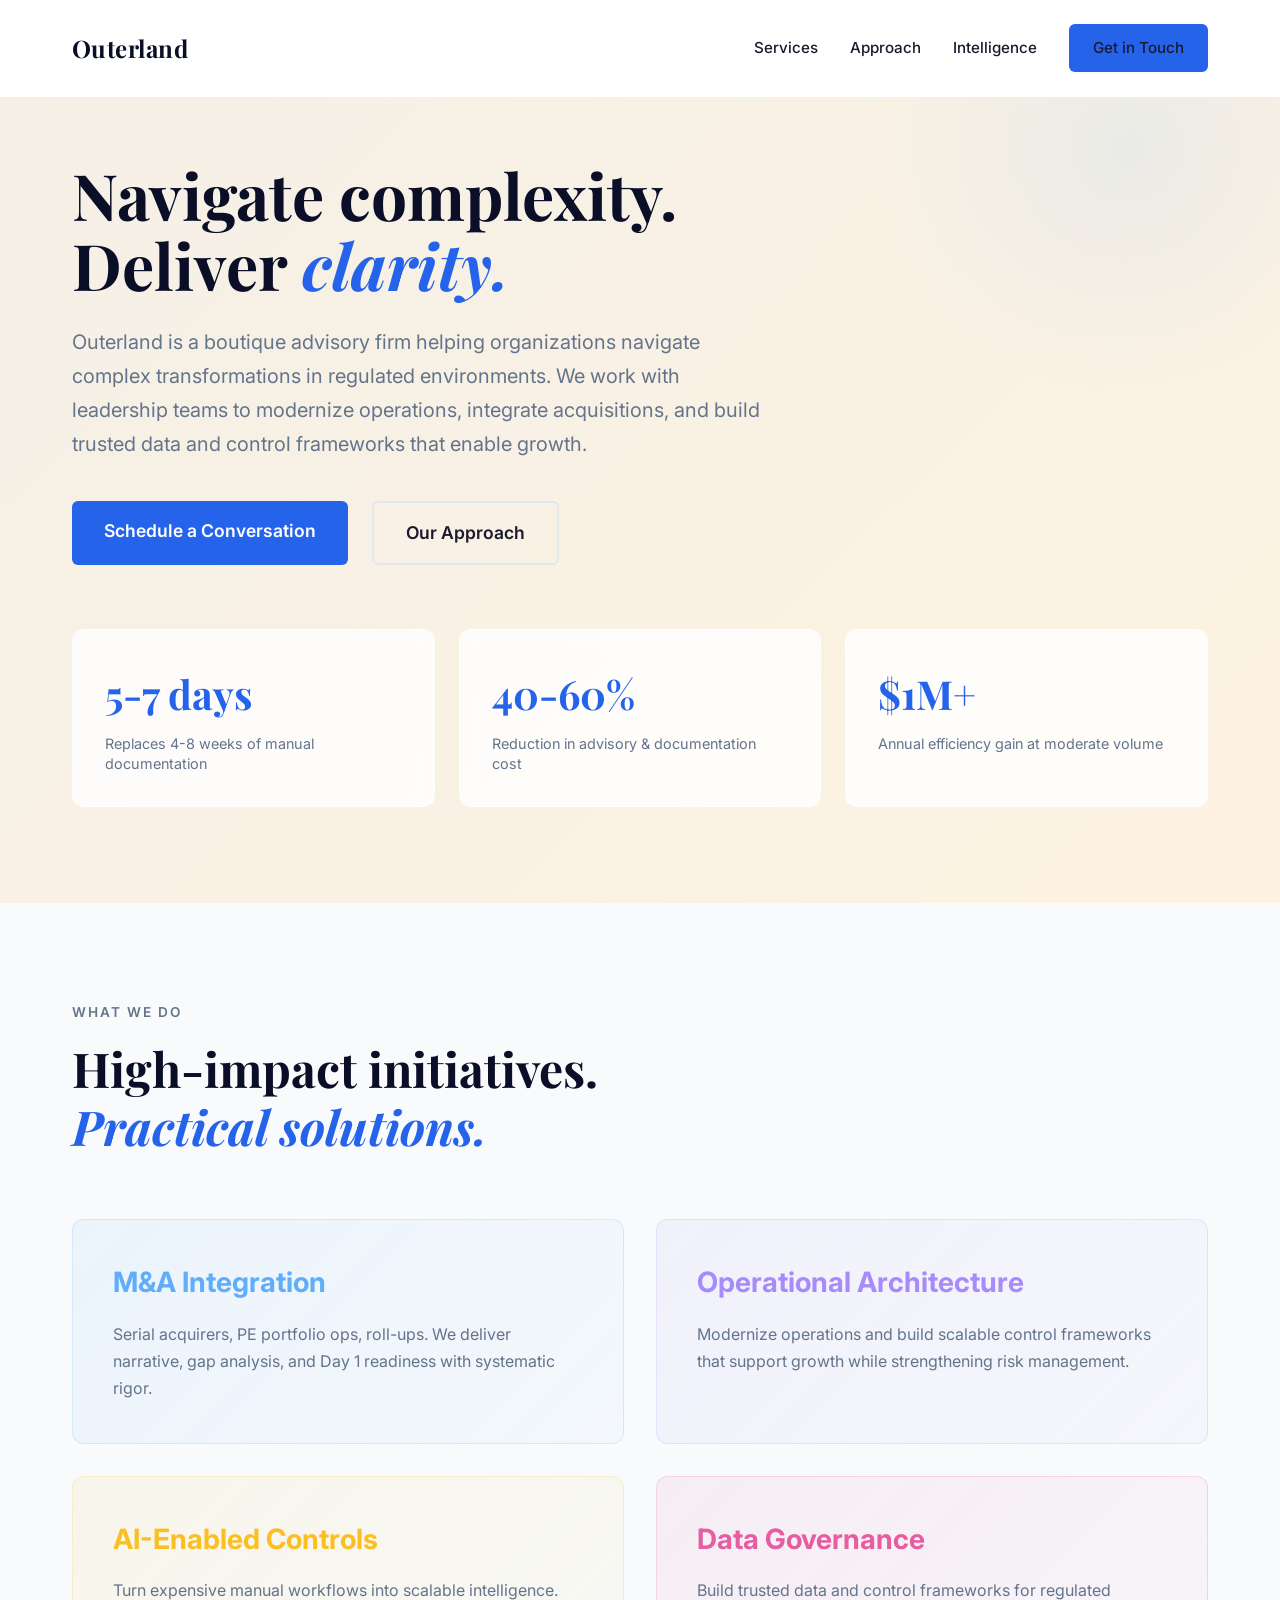
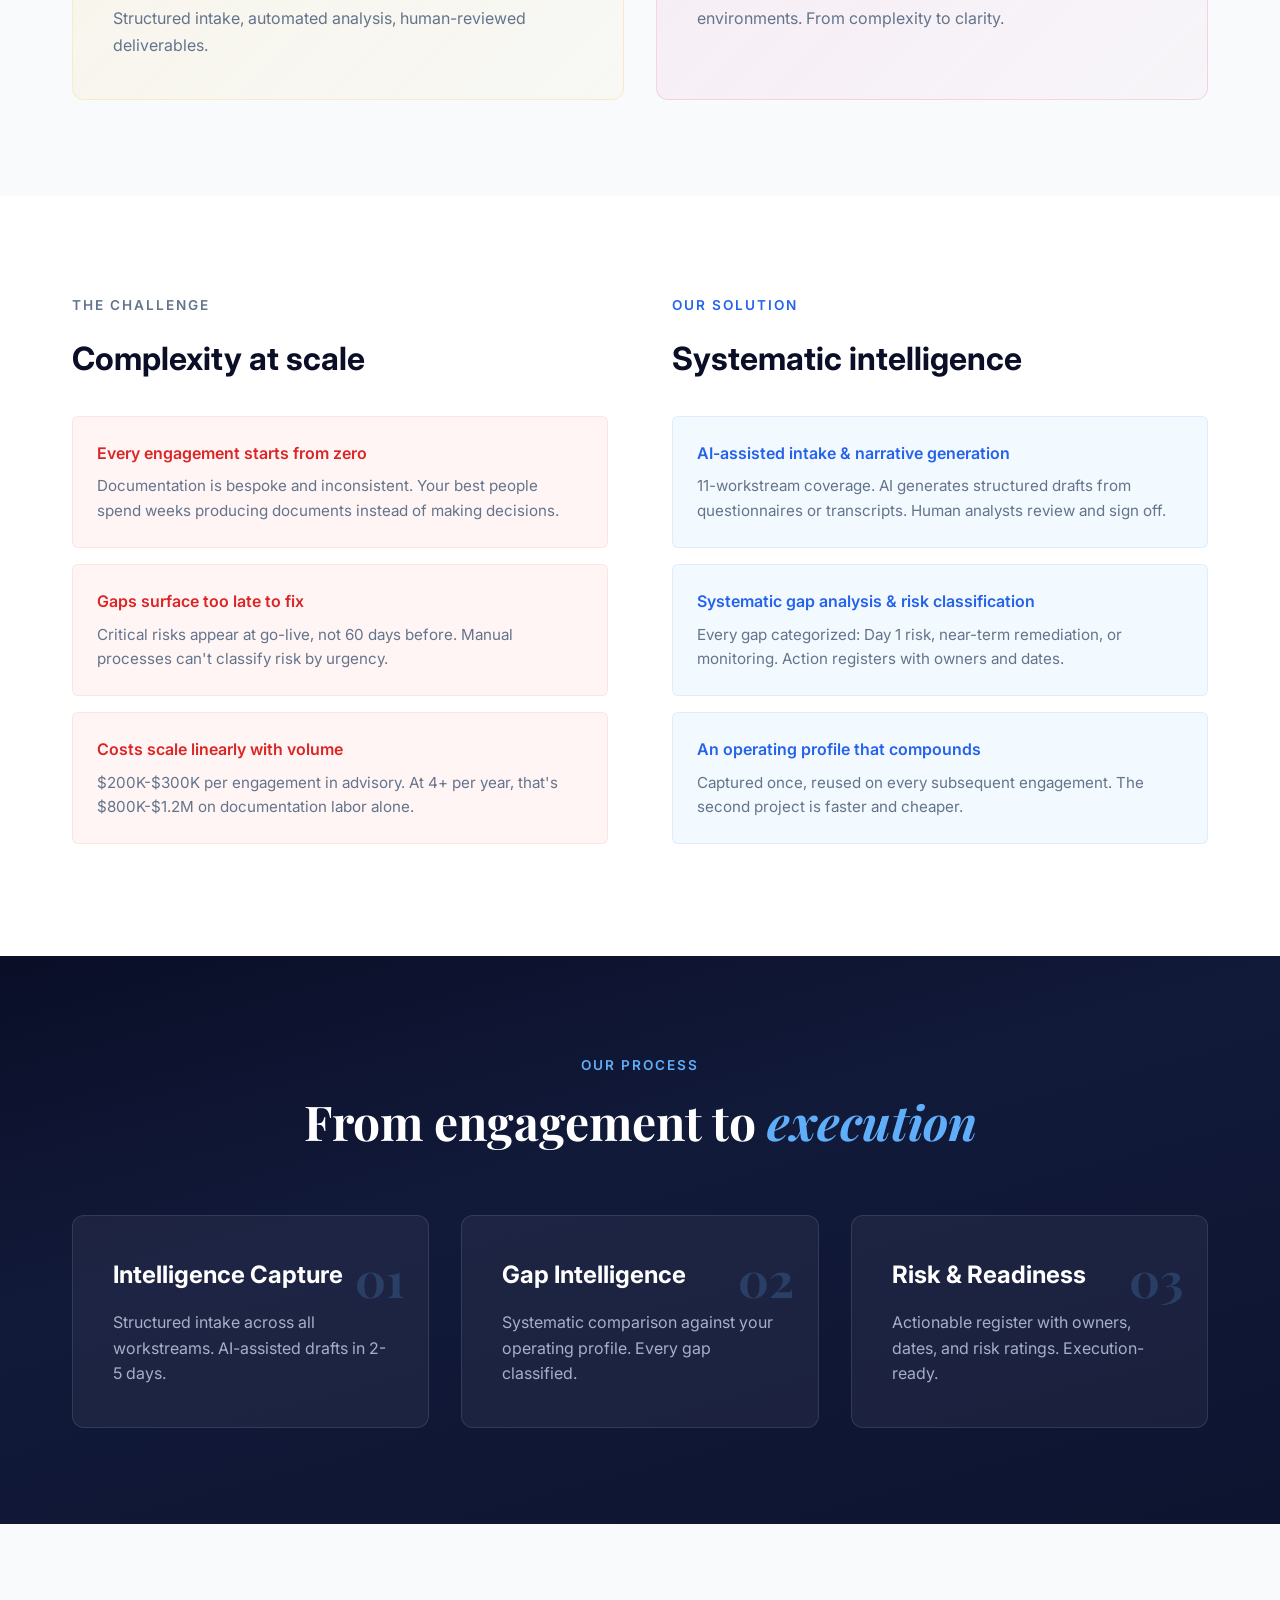
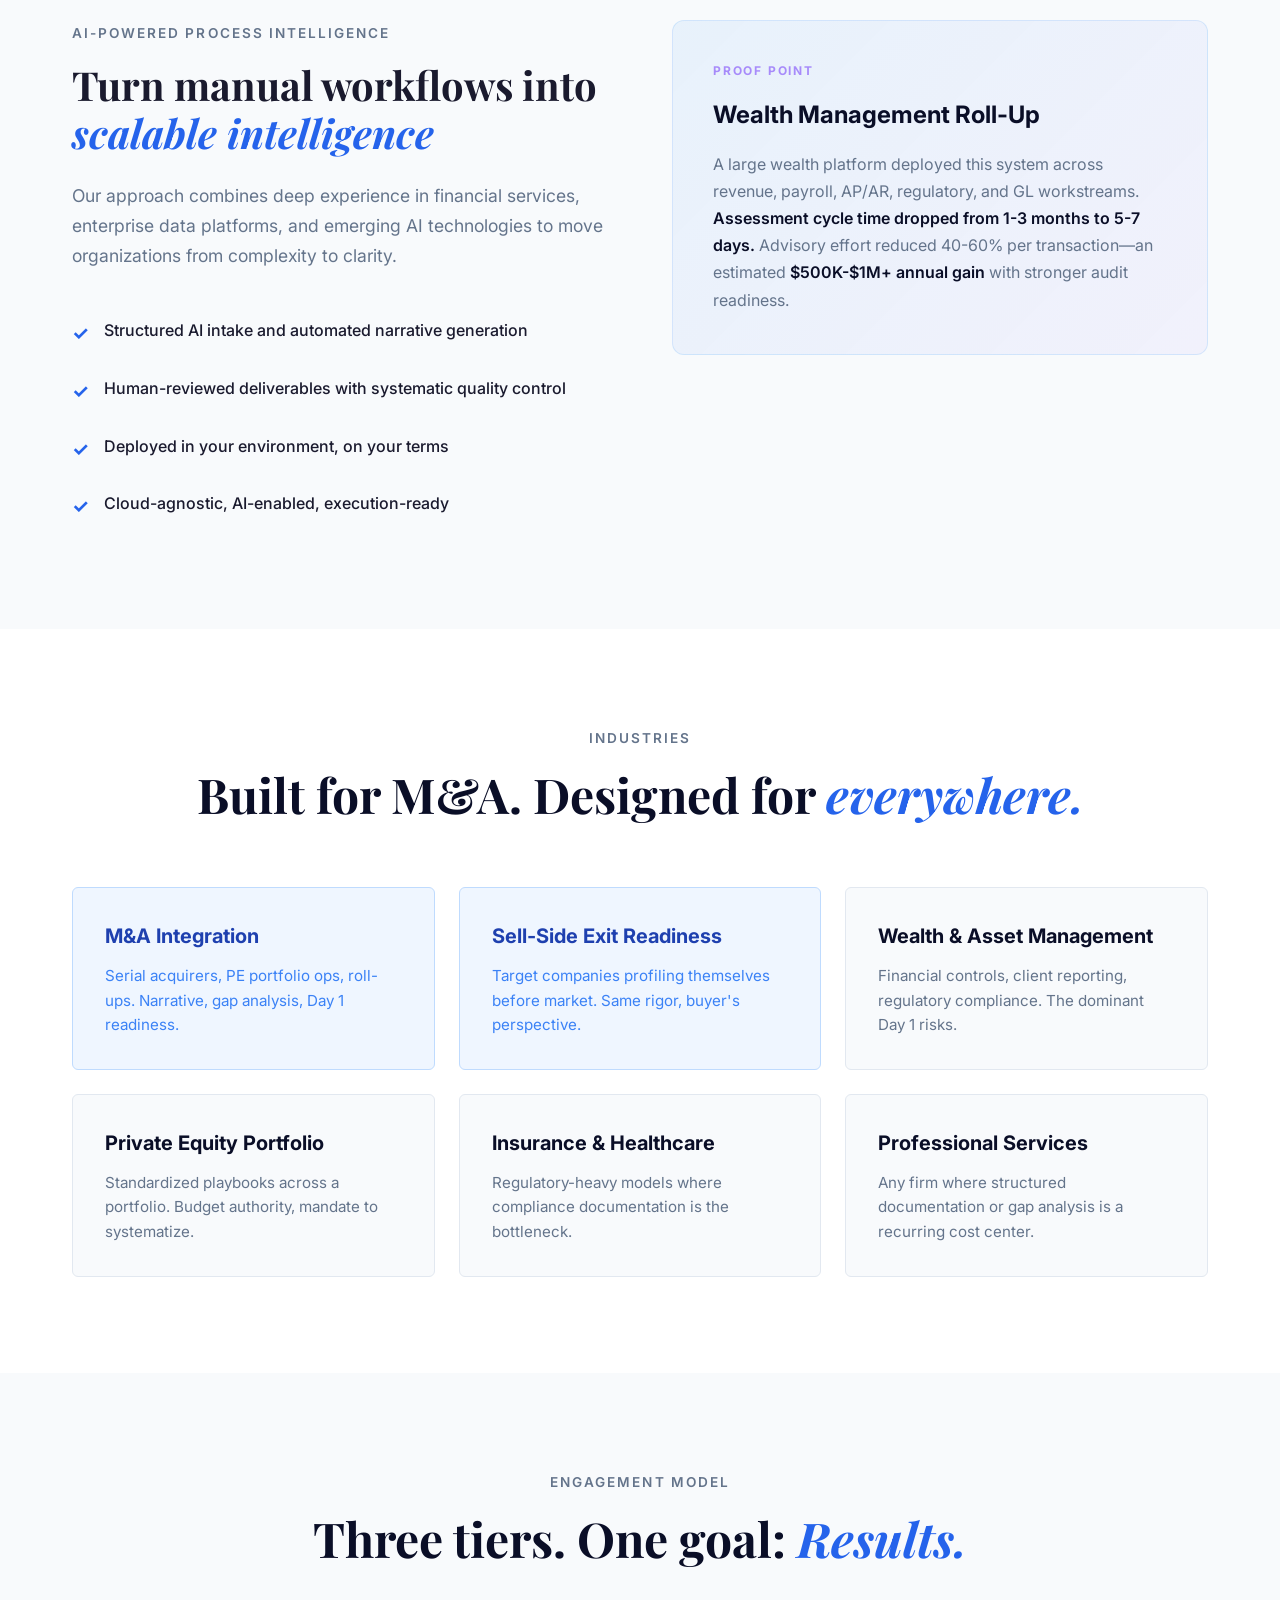
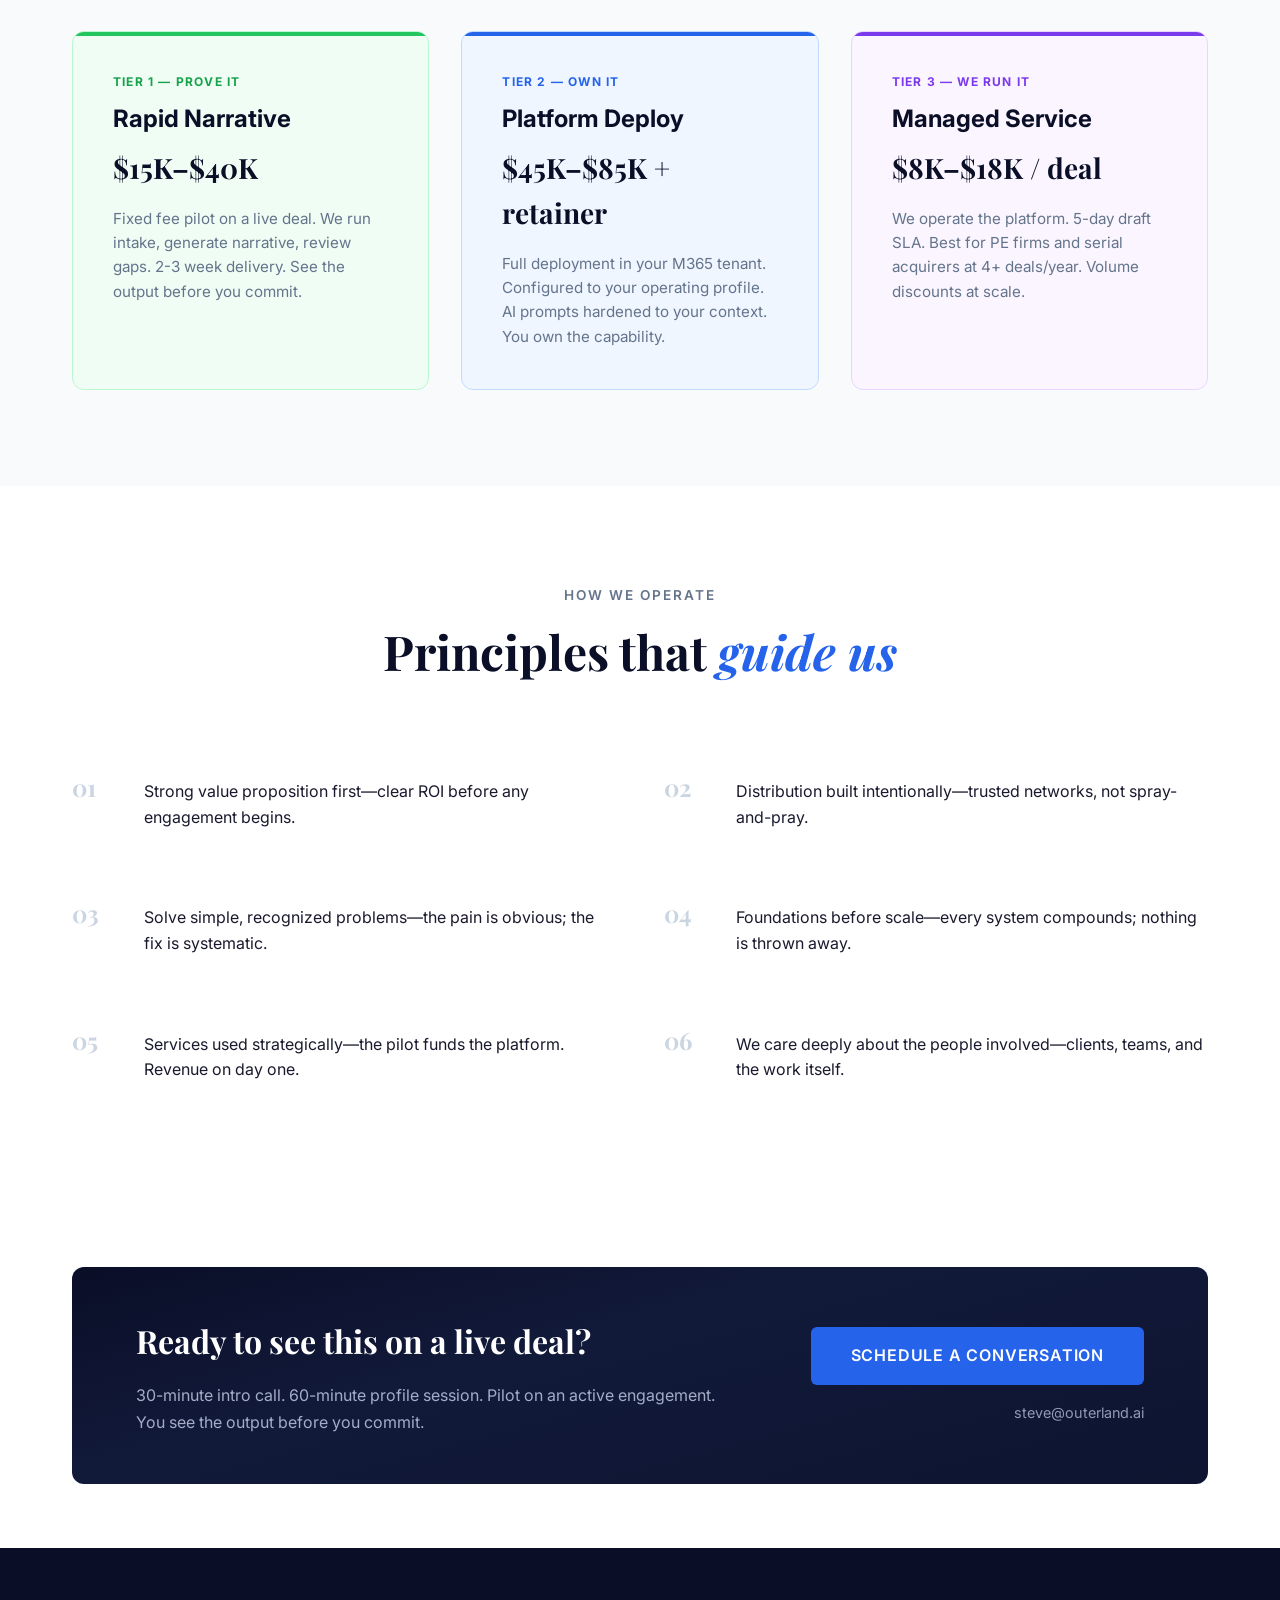
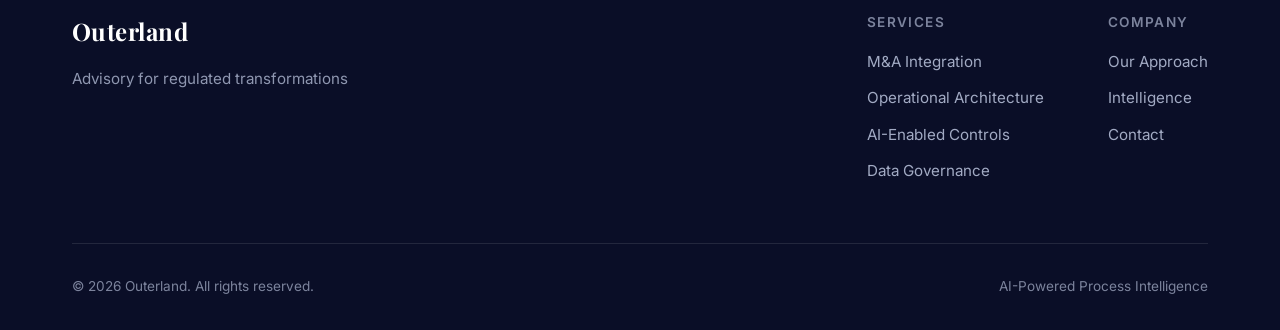
==== index.html @ 2c4241f1 "Initial Outerland website deployment - Modern responsive design inspired by tensure.io - Complete se" ====
<!DOCTYPE html>
<html lang="en">
<head>
    <meta charset="UTF-8">
    <meta name="viewport" content="width=device-width, initial-scale=1.0">
    <meta name="description" content="Outerland - Boutique advisory firm helping organizations navigate complex transformations in regulated environments">
    <title>Outerland | Advisory for Regulated Transformations</title>
    <link rel="preconnect" href="https://fonts.googleapis.com">
    <link rel="preconnect" href="https://fonts.gstatic.com" crossorigin>
    <link href="https://fonts.googleapis.com/css2?family=Inter:wght@300;400;500;600;700&family=Playfair+Display:wght@600;700;800&display=swap" rel="stylesheet">
    <link rel="stylesheet" href="styles.css">
</head>
<body>
    <!-- Navigation -->
    <nav class="navbar">
        <div class="container">
            <div class="nav-wrapper">
                <div class="logo">Outerland</div>
                <div class="nav-links">
                    <a href="#services">Services</a>
                    <a href="#approach">Approach</a>
                    <a href="#intelligence">Intelligence</a>
                    <a href="#contact" class="btn-primary">Get in Touch</a>
                </div>
                <button class="mobile-menu-toggle" aria-label="Toggle menu">
                    <span></span>
                    <span></span>
                    <span></span>
                </button>
            </div>
        </div>
    </nav>

    <!-- Hero Section -->
    <section class="hero">
        <div class="container">
            <div class="hero-content">
                <h1>Navigate complexity.<br>Deliver <em>clarity.</em></h1>
                <p class="hero-subtitle">Outerland is a boutique advisory firm helping organizations navigate complex transformations in regulated environments. We work with leadership teams to modernize operations, integrate acquisitions, and build trusted data and control frameworks that enable growth.</p>
                <div class="hero-cta">
                    <a href="#contact" class="btn-primary-large">Schedule a Conversation</a>
                    <a href="#approach" class="btn-secondary">Our Approach</a>
                </div>
            </div>
            <div class="hero-stats">
                <div class="stat-card">
                    <div class="stat-number">5-7 days</div>
                    <div class="stat-label">Replaces 4-8 weeks of manual documentation</div>
                </div>
                <div class="stat-card">
                    <div class="stat-number">40-60%</div>
                    <div class="stat-label">Reduction in advisory & documentation cost</div>
                </div>
                <div class="stat-card">
                    <div class="stat-number">$1M+</div>
                    <div class="stat-label">Annual efficiency gain at moderate volume</div>
                </div>
            </div>
        </div>
    </section>

    <!-- Services Section -->
    <section id="services" class="services">
        <div class="container">
            <div class="section-header">
                <span class="section-tag">What We Do</span>
                <h2>High-impact initiatives.<br><em>Practical solutions.</em></h2>
            </div>
            <div class="services-grid">
                <div class="service-card card-blue">
                    <h3>M&A Integration</h3>
                    <p>Serial acquirers, PE portfolio ops, roll-ups. We deliver narrative, gap analysis, and Day 1 readiness with systematic rigor.</p>
                </div>
                <div class="service-card card-purple">
                    <h3>Operational Architecture</h3>
                    <p>Modernize operations and build scalable control frameworks that support growth while strengthening risk management.</p>
                </div>
                <div class="service-card card-yellow">
                    <h3>AI-Enabled Controls</h3>
                    <p>Turn expensive manual workflows into scalable intelligence. Structured intake, automated analysis, human-reviewed deliverables.</p>
                </div>
                <div class="service-card card-pink">
                    <h3>Data Governance</h3>
                    <p>Build trusted data and control frameworks for regulated environments. From complexity to clarity.</p>
                </div>
            </div>
        </div>
    </section>

    <!-- Problem/Solution Section -->
    <section class="problem-solution">
        <div class="container">
            <div class="ps-grid">
                <div class="ps-column">
                    <span class="section-tag">The Challenge</span>
                    <h3>Complexity at scale</h3>
                    <div class="problem-card">
                        <h4>Every engagement starts from zero</h4>
                        <p>Documentation is bespoke and inconsistent. Your best people spend weeks producing documents instead of making decisions.</p>
                    </div>
                    <div class="problem-card">
                        <h4>Gaps surface too late to fix</h4>
                        <p>Critical risks appear at go-live, not 60 days before. Manual processes can't classify risk by urgency.</p>
                    </div>
                    <div class="problem-card">
                        <h4>Costs scale linearly with volume</h4>
                        <p>$200K-$300K per engagement in advisory. At 4+ per year, that's $800K-$1.2M on documentation labor alone.</p>
                    </div>
                </div>
                <div class="ps-column">
                    <span class="section-tag section-tag-blue">Our Solution</span>
                    <h3>Systematic intelligence</h3>
                    <div class="solution-card">
                        <h4>AI-assisted intake & narrative generation</h4>
                        <p>11-workstream coverage. AI generates structured drafts from questionnaires or transcripts. Human analysts review and sign off.</p>
                    </div>
                    <div class="solution-card">
                        <h4>Systematic gap analysis & risk classification</h4>
                        <p>Every gap categorized: Day 1 risk, near-term remediation, or monitoring. Action registers with owners and dates.</p>
                    </div>
                    <div class="solution-card">
                        <h4>An operating profile that compounds</h4>
                        <p>Captured once, reused on every subsequent engagement. The second project is faster and cheaper.</p>
                    </div>
                </div>
            </div>
        </div>
    </section>

    <!-- How It Works Section -->
    <section id="approach" class="how-it-works">
        <div class="container">
            <div class="section-header centered">
                <span class="section-tag">Our Process</span>
                <h2>From engagement to <em>execution</em></h2>
            </div>
            <div class="process-steps">
                <div class="step-card">
                    <div class="step-number">01</div>
                    <h4>Intelligence Capture</h4>
                    <p>Structured intake across all workstreams. AI-assisted drafts in 2-5 days.</p>
                </div>
                <div class="step-card">
                    <div class="step-number">02</div>
                    <h4>Gap Intelligence</h4>
                    <p>Systematic comparison against your operating profile. Every gap classified.</p>
                </div>
                <div class="step-card">
                    <div class="step-number">03</div>
                    <h4>Risk & Readiness</h4>
                    <p>Actionable register with owners, dates, and risk ratings. Execution-ready.</p>
                </div>
            </div>
        </div>
    </section>

    <!-- AI Intelligence Section -->
    <section id="intelligence" class="intelligence">
        <div class="container">
            <div class="intelligence-content">
                <div class="intelligence-text">
                    <span class="section-tag">AI-Powered Process Intelligence</span>
                    <h2>Turn manual workflows into <em>scalable intelligence</em></h2>
                    <p>Our approach combines deep experience in financial services, enterprise data platforms, and emerging AI technologies to move organizations from complexity to clarity.</p>
                    <ul class="intelligence-features">
                        <li>Structured AI intake and automated narrative generation</li>
                        <li>Human-reviewed deliverables with systematic quality control</li>
                        <li>Deployed in your environment, on your terms</li>
                        <li>Cloud-agnostic, AI-enabled, execution-ready</li>
                    </ul>
                </div>
                <div class="intelligence-proof">
                    <div class="proof-tag">Proof Point</div>
                    <h4>Wealth Management Roll-Up</h4>
                    <p>A large wealth platform deployed this system across revenue, payroll, AP/AR, regulatory, and GL workstreams. <strong>Assessment cycle time dropped from 1-3 months to 5-7 days.</strong> Advisory effort reduced 40-60% per transaction—an estimated <strong>$500K-$1M+ annual gain</strong> with stronger audit readiness.</p>
                </div>
            </div>
        </div>
    </section>

    <!-- Markets Section -->
    <section class="markets">
        <div class="container">
            <div class="section-header centered">
                <span class="section-tag">Industries</span>
                <h2>Built for M&A. Designed for <em>everywhere.</em></h2>
            </div>
            <div class="markets-grid">
                <div class="market-card highlight">
                    <h4>M&A Integration</h4>
                    <p>Serial acquirers, PE portfolio ops, roll-ups. Narrative, gap analysis, Day 1 readiness.</p>
                </div>
                <div class="market-card highlight">
                    <h4>Sell-Side Exit Readiness</h4>
                    <p>Target companies profiling themselves before market. Same rigor, buyer's perspective.</p>
                </div>
                <div class="market-card">
                    <h4>Wealth & Asset Management</h4>
                    <p>Financial controls, client reporting, regulatory compliance. The dominant Day 1 risks.</p>
                </div>
                <div class="market-card">
                    <h4>Private Equity Portfolio</h4>
                    <p>Standardized playbooks across a portfolio. Budget authority, mandate to systematize.</p>
                </div>
                <div class="market-card">
                    <h4>Insurance & Healthcare</h4>
                    <p>Regulatory-heavy models where compliance documentation is the bottleneck.</p>
                </div>
                <div class="market-card">
                    <h4>Professional Services</h4>
                    <p>Any firm where structured documentation or gap analysis is a recurring cost center.</p>
                </div>
            </div>
        </div>
    </section>

    <!-- Engagement Model Section -->
    <section class="engagement">
        <div class="container">
            <div class="section-header centered">
                <span class="section-tag">Engagement Model</span>
                <h2>Three tiers. One goal: <em>Results.</em></h2>
            </div>
            <div class="tiers-grid">
                <div class="tier-card tier-green">
                    <div class="tier-label">Tier 1 — Prove It</div>
                    <h4>Rapid Narrative</h4>
                    <div class="tier-price">$15K–$40K</div>
                    <p>Fixed fee pilot on a live deal. We run intake, generate narrative, review gaps. 2-3 week delivery. See the output before you commit.</p>
                </div>
                <div class="tier-card tier-blue">
                    <div class="tier-label">Tier 2 — Own It</div>
                    <h4>Platform Deploy</h4>
                    <div class="tier-price">$45K–$85K + retainer</div>
                    <p>Full deployment in your M365 tenant. Configured to your operating profile. AI prompts hardened to your context. You own the capability.</p>
                </div>
                <div class="tier-card tier-purple">
                    <div class="tier-label">Tier 3 — We Run It</div>
                    <h4>Managed Service</h4>
                    <div class="tier-price">$8K–$18K / deal</div>
                    <p>We operate the platform. 5-day draft SLA. Best for PE firms and serial acquirers at 4+ deals/year. Volume discounts at scale.</p>
                </div>
            </div>
        </div>
    </section>

    <!-- Principles Section -->
    <section class="principles">
        <div class="container">
            <div class="section-header centered">
                <span class="section-tag">How We Operate</span>
                <h2>Principles that <em>guide us</em></h2>
            </div>
            <div class="principles-grid">
                <div class="principle-item">
                    <span class="principle-number">01</span>
                    <span class="principle-text">Strong value proposition first—clear ROI before any engagement begins.</span>
                </div>
                <div class="principle-item">
                    <span class="principle-number">02</span>
                    <span class="principle-text">Distribution built intentionally—trusted networks, not spray-and-pray.</span>
                </div>
                <div class="principle-item">
                    <span class="principle-number">03</span>
                    <span class="principle-text">Solve simple, recognized problems—the pain is obvious; the fix is systematic.</span>
                </div>
                <div class="principle-item">
                    <span class="principle-number">04</span>
                    <span class="principle-text">Foundations before scale—every system compounds; nothing is thrown away.</span>
                </div>
                <div class="principle-item">
                    <span class="principle-number">05</span>
                    <span class="principle-text">Services used strategically—the pilot funds the platform. Revenue on day one.</span>
                </div>
                <div class="principle-item">
                    <span class="principle-number">06</span>
                    <span class="principle-text">We care deeply about the people involved—clients, teams, and the work itself.</span>
                </div>
            </div>
        </div>
    </section>

    <!-- Contact Section -->
    <section id="contact" class="contact">
        <div class="container">
            <div class="contact-card">
                <div class="contact-content">
                    <h3>Ready to see this on a live deal?</h3>
                    <p>30-minute intro call. 60-minute profile session. Pilot on an active engagement. You see the output before you commit.</p>
                </div>
                <div class="contact-action">
                    <a href="mailto:steve@outerland.ai" class="btn-contact">Schedule a Conversation</a>
                    <div class="contact-email">steve@outerland.ai</div>
                </div>
            </div>
        </div>
    </section>

    <!-- Footer -->
    <footer class="footer">
        <div class="container">
            <div class="footer-content">
                <div class="footer-brand">
                    <div class="logo">Outerland</div>
                    <p>Advisory for regulated transformations</p>
                </div>
                <div class="footer-links">
                    <div class="footer-column">
                        <h5>Services</h5>
                        <a href="#services">M&A Integration</a>
                        <a href="#services">Operational Architecture</a>
                        <a href="#services">AI-Enabled Controls</a>
                        <a href="#services">Data Governance</a>
                    </div>
                    <div class="footer-column">
                        <h5>Company</h5>
                        <a href="#approach">Our Approach</a>
                        <a href="#intelligence">Intelligence</a>
                        <a href="#contact">Contact</a>
                    </div>
                </div>
            </div>
            <div class="footer-bottom">
                <span>&copy; 2026 Outerland. All rights reserved.</span>
                <span>AI-Powered Process Intelligence</span>
            </div>
        </div>
    </footer>

    <script src="script.js"></script>
</body>
</html>
---- styles.css ----
/* Reset & Base Styles */
* {
    margin: 0;
    padding: 0;
    box-sizing: border-box;
}

:root {
    /* Colors - inspired by tensure.io */
    --color-primary: #2563eb;
    --color-blue: #60aef9;
    --color-purple: #a78bfa;
    --color-yellow: #fbbf24;
    --color-pink: #e75da1;
    --color-green: #34d399;
    --color-dark: #0a0e27;
    --color-dark-alt: #1a1a2e;
    --color-light: #f8fafc;
    --color-white: #ffffff;
    --color-text: #1a1a2e;
    --color-text-light: #64748b;
    --color-border: #e2e8f0;

    /* Gradients */
    --gradient-dark: linear-gradient(165deg, #0a0e27 0%, #121a3a 40%, #0d1430 100%);
    --gradient-warm: linear-gradient(135deg, #f4efe7 0%, #fef3e2 100%);

    /* Typography */
    --font-primary: 'Inter', -apple-system, BlinkMacSystemFont, 'Segoe UI', sans-serif;
    --font-display: 'Playfair Display', Georgia, serif;

    /* Spacing */
    --spacing-xs: 0.5rem;
    --spacing-sm: 1rem;
    --spacing-md: 2rem;
    --spacing-lg: 4rem;
    --spacing-xl: 6rem;

    /* Borders */
    --border-radius: 6px;
    --border-radius-lg: 12px;
}

html {
    scroll-behavior: smooth;
    text-rendering: optimizeLegibility;
    -webkit-font-smoothing: antialiased;
    -moz-osx-font-smoothing: grayscale;
}

body {
    font-family: var(--font-primary);
    color: var(--color-text);
    background: var(--color-white);
    line-height: 1.6;
    font-size: 16px;
}

.container {
    max-width: 1200px;
    margin: 0 auto;
    padding: 0 2rem;
}

/* Navigation */
.navbar {
    position: fixed;
    top: 0;
    left: 0;
    right: 0;
    background: var(--color-white);
    z-index: 1000;
    border-bottom: 1px solid transparent;
    transition: all 0.3s ease;
}

.navbar.scrolled {
    border-bottom-color: var(--color-border);
    box-shadow: 0 2px 10px rgba(0, 0, 0, 0.05);
}

.nav-wrapper {
    display: flex;
    justify-content: space-between;
    align-items: center;
    padding: 1.5rem 0;
}

.logo {
    font-family: var(--font-display);
    font-size: 1.5rem;
    font-weight: 700;
    color: var(--color-dark);
    letter-spacing: 0.02em;
}

.nav-links {
    display: flex;
    align-items: center;
    gap: 2rem;
}

.nav-links a {
    text-decoration: none;
    color: var(--color-text);
    font-weight: 500;
    font-size: 0.95rem;
    transition: color 0.3s ease;
}

.nav-links a:hover {
    color: var(--color-primary);
}

.mobile-menu-toggle {
    display: none;
    flex-direction: column;
    gap: 5px;
    background: none;
    border: none;
    cursor: pointer;
    padding: 0.5rem;
}

.mobile-menu-toggle span {
    width: 25px;
    height: 2px;
    background: var(--color-dark);
    transition: all 0.3s ease;
}

/* Buttons */
.btn-primary,
.btn-primary-large,
.btn-secondary,
.btn-contact {
    display: inline-block;
    text-decoration: none;
    font-weight: 600;
    border-radius: var(--border-radius);
    transition: all 0.3s ease;
    cursor: pointer;
    border: none;
    font-family: var(--font-primary);
}

.btn-primary {
    background: var(--color-primary);
    color: var(--color-white);
    padding: 0.75rem 1.5rem;
    font-size: 0.95rem;
}

.btn-primary:hover {
    background: #1d4ed8;
    transform: translateY(-2px);
    box-shadow: 0 4px 12px rgba(37, 99, 235, 0.3);
}

.btn-primary-large {
    background: var(--color-primary);
    color: var(--color-white);
    padding: 1rem 2rem;
    font-size: 1.1rem;
}

.btn-primary-large:hover {
    background: #1d4ed8;
    transform: translateY(-2px);
    box-shadow: 0 6px 20px rgba(37, 99, 235, 0.3);
}

.btn-secondary {
    background: transparent;
    color: var(--color-text);
    padding: 1rem 2rem;
    border: 2px solid var(--color-border);
    font-size: 1.1rem;
}

.btn-secondary:hover {
    border-color: var(--color-primary);
    color: var(--color-primary);
}

.btn-contact {
    background: var(--color-primary);
    color: var(--color-white);
    padding: 1rem 2.5rem;
    font-size: 1rem;
    text-transform: uppercase;
    letter-spacing: 0.05em;
}

.btn-contact:hover {
    background: #1d4ed8;
    transform: translateY(-2px);
}

/* Hero Section */
.hero {
    padding: 10rem 0 6rem;
    background: var(--gradient-warm);
    position: relative;
    overflow: hidden;
}

.hero::before {
    content: '';
    position: absolute;
    top: -100px;
    right: -100px;
    width: 500px;
    height: 500px;
    background: radial-gradient(circle, rgba(96, 174, 249, 0.1) 0%, transparent 70%);
    pointer-events: none;
}

.hero-content {
    max-width: 800px;
    position: relative;
    z-index: 2;
}

.hero h1 {
    font-family: var(--font-display);
    font-size: 4rem;
    font-weight: 700;
    line-height: 1.1;
    color: var(--color-dark);
    margin-bottom: 1.5rem;
}

.hero h1 em {
    font-style: italic;
    color: var(--color-primary);
}

.hero-subtitle {
    font-size: 1.25rem;
    line-height: 1.7;
    color: var(--color-text-light);
    margin-bottom: 2.5rem;
    max-width: 700px;
}

.hero-cta {
    display: flex;
    gap: 1.5rem;
    margin-bottom: 4rem;
}

.hero-stats {
    display: grid;
    grid-template-columns: repeat(3, 1fr);
    gap: 1.5rem;
    position: relative;
    z-index: 2;
}

.stat-card {
    background: rgba(255, 255, 255, 0.8);
    backdrop-filter: blur(10px);
    padding: 2rem;
    border-radius: var(--border-radius-lg);
    border: 1px solid rgba(255, 255, 255, 0.3);
}

.stat-number {
    font-family: var(--font-display);
    font-size: 2.5rem;
    font-weight: 700;
    color: var(--color-primary);
    margin-bottom: 0.5rem;
}

.stat-label {
    font-size: 0.9rem;
    color: var(--color-text-light);
    line-height: 1.4;
}

/* Section Styles */
section {
    padding: 6rem 0;
}

.section-header {
    margin-bottom: 4rem;
}

.section-header.centered {
    text-align: center;
}

.section-tag {
    display: inline-block;
    font-size: 0.85rem;
    text-transform: uppercase;
    letter-spacing: 0.15em;
    color: var(--color-text-light);
    font-weight: 600;
    margin-bottom: 1rem;
}

.section-tag-blue {
    color: var(--color-primary);
}

.section-header h2 {
    font-family: var(--font-display);
    font-size: 3rem;
    font-weight: 700;
    line-height: 1.2;
    color: var(--color-dark);
}

.section-header h2 em {
    font-style: italic;
    color: var(--color-primary);
}

/* Services Section */
.services {
    background: var(--color-light);
}

.services-grid {
    display: grid;
    grid-template-columns: repeat(2, 1fr);
    gap: 2rem;
}

.service-card {
    padding: 2.5rem;
    border-radius: var(--border-radius-lg);
    transition: transform 0.3s ease, box-shadow 0.3s ease;
    border: 1px solid transparent;
}

.service-card:hover {
    transform: translateY(-5px);
    box-shadow: 0 10px 30px rgba(0, 0, 0, 0.1);
}

.service-card h3 {
    font-size: 1.75rem;
    font-weight: 700;
    margin-bottom: 1rem;
}

.service-card p {
    color: var(--color-text-light);
    line-height: 1.7;
}

.card-blue {
    background: linear-gradient(135deg, rgba(96, 174, 249, 0.08) 0%, rgba(96, 174, 249, 0.03) 100%);
    border-color: rgba(96, 174, 249, 0.2);
}

.card-blue h3 {
    color: var(--color-blue);
}

.card-purple {
    background: linear-gradient(135deg, rgba(167, 139, 250, 0.08) 0%, rgba(167, 139, 250, 0.03) 100%);
    border-color: rgba(167, 139, 250, 0.2);
}

.card-purple h3 {
    color: var(--color-purple);
}

.card-yellow {
    background: linear-gradient(135deg, rgba(251, 191, 36, 0.08) 0%, rgba(251, 191, 36, 0.03) 100%);
    border-color: rgba(251, 191, 36, 0.2);
}

.card-yellow h3 {
    color: var(--color-yellow);
}

.card-pink {
    background: linear-gradient(135deg, rgba(231, 93, 161, 0.08) 0%, rgba(231, 93, 161, 0.03) 100%);
    border-color: rgba(231, 93, 161, 0.2);
}

.card-pink h3 {
    color: var(--color-pink);
}

/* Problem/Solution Section */
.problem-solution {
    background: var(--color-white);
}

.ps-grid {
    display: grid;
    grid-template-columns: repeat(2, 1fr);
    gap: 4rem;
}

.ps-column h3 {
    font-size: 2rem;
    font-weight: 700;
    margin-bottom: 2rem;
    color: var(--color-dark);
}

.problem-card,
.solution-card {
    padding: 1.5rem;
    border-radius: var(--border-radius);
    margin-bottom: 1rem;
}

.problem-card {
    background: rgba(239, 68, 68, 0.05);
    border: 1px solid rgba(239, 68, 68, 0.1);
}

.problem-card h4 {
    color: #dc2626;
    font-weight: 600;
    margin-bottom: 0.5rem;
}

.solution-card {
    background: rgba(96, 174, 249, 0.08);
    border: 1px solid rgba(96, 174, 249, 0.15);
}

.solution-card h4 {
    color: var(--color-primary);
    font-weight: 600;
    margin-bottom: 0.5rem;
}

.problem-card p,
.solution-card p {
    color: var(--color-text-light);
    line-height: 1.6;
    font-size: 0.95rem;
}

/* How It Works Section */
.how-it-works {
    background: var(--gradient-dark);
    color: var(--color-white);
}

.how-it-works .section-tag {
    color: var(--color-blue);
}

.how-it-works h2 {
    color: var(--color-white);
}

.how-it-works h2 em {
    color: var(--color-blue);
}

.process-steps {
    display: grid;
    grid-template-columns: repeat(3, 1fr);
    gap: 2rem;
}

.step-card {
    background: rgba(255, 255, 255, 0.05);
    border: 1px solid rgba(255, 255, 255, 0.1);
    padding: 2.5rem;
    border-radius: var(--border-radius-lg);
    position: relative;
    transition: transform 0.3s ease, background 0.3s ease;
}

.step-card:hover {
    transform: translateY(-5px);
    background: rgba(255, 255, 255, 0.08);
}

.step-number {
    font-family: var(--font-display);
    font-size: 3rem;
    font-weight: 700;
    color: rgba(96, 174, 249, 0.2);
    position: absolute;
    top: 1.5rem;
    right: 1.5rem;
}

.step-card h4 {
    font-size: 1.5rem;
    font-weight: 700;
    margin-bottom: 1rem;
    color: var(--color-white);
}

.step-card p {
    color: rgba(200, 210, 235, 0.8);
    line-height: 1.6;
}

/* Intelligence Section */
.intelligence {
    background: var(--color-light);
}

.intelligence-content {
    display: grid;
    grid-template-columns: 1fr 1fr;
    gap: 4rem;
    align-items: start;
}

.intelligence-text h2 {
    font-family: var(--font-display);
    font-size: 2.5rem;
    font-weight: 700;
    margin-bottom: 1.5rem;
    line-height: 1.2;
}

.intelligence-text h2 em {
    font-style: italic;
    color: var(--color-primary);
}

.intelligence-text p {
    font-size: 1.1rem;
    color: var(--color-text-light);
    line-height: 1.7;
    margin-bottom: 2rem;
}

.intelligence-features {
    list-style: none;
    padding: 0;
}

.intelligence-features li {
    padding: 1rem 0;
    padding-left: 2rem;
    position: relative;
    color: var(--color-text);
    font-weight: 500;
}

.intelligence-features li::before {
    content: '✓';
    position: absolute;
    left: 0;
    color: var(--color-primary);
    font-weight: 700;
    font-size: 1.2rem;
}

.intelligence-proof {
    background: linear-gradient(135deg, rgba(96, 174, 249, 0.1) 0%, rgba(167, 139, 250, 0.08) 100%);
    border: 1px solid rgba(96, 174, 249, 0.2);
    padding: 2.5rem;
    border-radius: var(--border-radius-lg);
}

.proof-tag {
    font-size: 0.75rem;
    text-transform: uppercase;
    letter-spacing: 0.15em;
    color: var(--color-purple);
    font-weight: 700;
    margin-bottom: 1rem;
}

.intelligence-proof h4 {
    font-size: 1.5rem;
    font-weight: 700;
    margin-bottom: 1rem;
    color: var(--color-dark);
}

.intelligence-proof p {
    color: var(--color-text-light);
    line-height: 1.7;
}

.intelligence-proof strong {
    color: var(--color-dark);
    font-weight: 600;
}

/* Markets Section */
.markets {
    background: var(--color-white);
}

.markets-grid {
    display: grid;
    grid-template-columns: repeat(3, 1fr);
    gap: 1.5rem;
}

.market-card {
    background: var(--color-light);
    border: 1px solid var(--color-border);
    padding: 2rem;
    border-radius: var(--border-radius);
    transition: all 0.3s ease;
}

.market-card:hover {
    transform: translateY(-3px);
    box-shadow: 0 8px 20px rgba(0, 0, 0, 0.08);
}

.market-card h4 {
    font-size: 1.25rem;
    font-weight: 700;
    margin-bottom: 0.75rem;
    color: var(--color-dark);
}

.market-card p {
    color: var(--color-text-light);
    line-height: 1.6;
    font-size: 0.95rem;
}

.market-card.highlight {
    background: #eff6ff;
    border-color: #bfdbfe;
}

.market-card.highlight h4 {
    color: #1e40af;
}

.market-card.highlight p {
    color: #3b82f6;
}

/* Engagement Section */
.engagement {
    background: var(--color-light);
}

.tiers-grid {
    display: grid;
    grid-template-columns: repeat(3, 1fr);
    gap: 2rem;
}

.tier-card {
    padding: 2.5rem;
    border-radius: var(--border-radius-lg);
    position: relative;
    overflow: hidden;
    border: 1px solid;
    transition: transform 0.3s ease, box-shadow 0.3s ease;
}

.tier-card:hover {
    transform: translateY(-5px);
    box-shadow: 0 12px 30px rgba(0, 0, 0, 0.15);
}

.tier-card::before {
    content: '';
    position: absolute;
    top: 0;
    left: 0;
    right: 0;
    height: 4px;
}

.tier-green {
    background: #f0fdf4;
    border-color: #bbf7d0;
}

.tier-green::before {
    background: #22c55e;
}

.tier-green .tier-label {
    color: #16a34a;
}

.tier-blue {
    background: #eff6ff;
    border-color: #bfdbfe;
}

.tier-blue::before {
    background: #2563eb;
}

.tier-blue .tier-label {
    color: #2563eb;
}

.tier-purple {
    background: #faf5ff;
    border-color: #e9d5ff;
}

.tier-purple::before {
    background: #7c3aed;
}

.tier-purple .tier-label {
    color: #7c3aed;
}

.tier-label {
    font-size: 0.75rem;
    text-transform: uppercase;
    letter-spacing: 0.1em;
    font-weight: 700;
    margin-bottom: 0.5rem;
    display: block;
}

.tier-card h4 {
    font-size: 1.5rem;
    font-weight: 700;
    margin-bottom: 0.5rem;
    color: var(--color-dark);
}

.tier-price {
    font-family: var(--font-display);
    font-size: 1.75rem;
    font-weight: 700;
    margin-bottom: 1rem;
    color: var(--color-dark);
}

.tier-card p {
    color: var(--color-text-light);
    line-height: 1.6;
    font-size: 0.95rem;
}

/* Principles Section */
.principles {
    background: var(--color-white);
}

.principles-grid {
    display: grid;
    grid-template-columns: repeat(2, 1fr);
    gap: 1rem 3rem;
}

.principle-item {
    display: flex;
    gap: 1.5rem;
    align-items: baseline;
    padding: 1.5rem 0;
}

.principle-number {
    font-family: var(--font-display);
    font-size: 1.5rem;
    font-weight: 700;
    color: #cbd5e1;
    min-width: 3rem;
}

.principle-text {
    color: var(--color-text);
    line-height: 1.6;
    font-size: 1rem;
}

/* Contact Section */
.contact {
    background: var(--color-white);
    padding: 4rem 0;
}

.contact-card {
    background: var(--gradient-dark);
    padding: 3rem 4rem;
    border-radius: var(--border-radius-lg);
    display: flex;
    justify-content: space-between;
    align-items: center;
}

.contact-content h3 {
    font-family: var(--font-display);
    font-size: 2rem;
    font-weight: 700;
    color: var(--color-white);
    margin-bottom: 1rem;
}

.contact-content p {
    color: rgba(200, 210, 235, 0.8);
    line-height: 1.7;
    max-width: 600px;
}

.contact-action {
    text-align: right;
}

.contact-email {
    font-size: 0.9rem;
    color: rgba(200, 210, 235, 0.7);
    margin-top: 1rem;
}

/* Footer */
.footer {
    background: var(--color-dark);
    color: var(--color-white);
    padding: 4rem 0 2rem;
}

.footer-content {
    display: flex;
    justify-content: space-between;
    margin-bottom: 3rem;
}

.footer-brand .logo {
    color: var(--color-white);
    margin-bottom: 1rem;
}

.footer-brand p {
    color: rgba(200, 210, 235, 0.7);
    font-size: 0.95rem;
}

.footer-links {
    display: flex;
    gap: 4rem;
}

.footer-column h5 {
    font-size: 0.85rem;
    text-transform: uppercase;
    letter-spacing: 0.1em;
    color: rgba(200, 210, 235, 0.6);
    margin-bottom: 1rem;
    font-weight: 600;
}

.footer-column a {
    display: block;
    color: rgba(200, 210, 235, 0.8);
    text-decoration: none;
    margin-bottom: 0.75rem;
    transition: color 0.3s ease;
    font-size: 0.95rem;
}

.footer-column a:hover {
    color: var(--color-white);
}

.footer-bottom {
    display: flex;
    justify-content: space-between;
    padding-top: 2rem;
    border-top: 1px solid rgba(255, 255, 255, 0.1);
    font-size: 0.85rem;
    color: rgba(200, 210, 235, 0.6);
}

/* Responsive Design */
@media (max-width: 991px) {
    .hero h1 {
        font-size: 3rem;
    }

    .section-header h2 {
        font-size: 2.5rem;
    }

    .services-grid,
    .ps-grid,
    .intelligence-content {
        grid-template-columns: 1fr;
        gap: 2rem;
    }

    .process-steps,
    .markets-grid,
    .tiers-grid {
        grid-template-columns: 1fr;
    }

    .hero-stats {
        grid-template-columns: 1fr;
    }

    .contact-card {
        flex-direction: column;
        text-align: center;
        gap: 2rem;
    }

    .contact-action {
        text-align: center;
    }
}

@media (max-width: 767px) {
    .nav-links {
        display: none;
    }

    .mobile-menu-toggle {
        display: flex;
    }

    .hero {
        padding: 6rem 0 4rem;
    }

    .hero h1 {
        font-size: 2.25rem;
    }

    .hero-subtitle {
        font-size: 1.1rem;
    }

    .hero-cta {
        flex-direction: column;
    }

    section {
        padding: 4rem 0;
    }

    .section-header h2 {
        font-size: 2rem;
    }

    .principles-grid {
        grid-template-columns: 1fr;
    }

    .footer-content {
        flex-direction: column;
        gap: 2rem;
    }

    .footer-links {
        flex-direction: column;
        gap: 2rem;
    }

    .footer-bottom {
        flex-direction: column;
        gap: 1rem;
        text-align: center;
    }
}
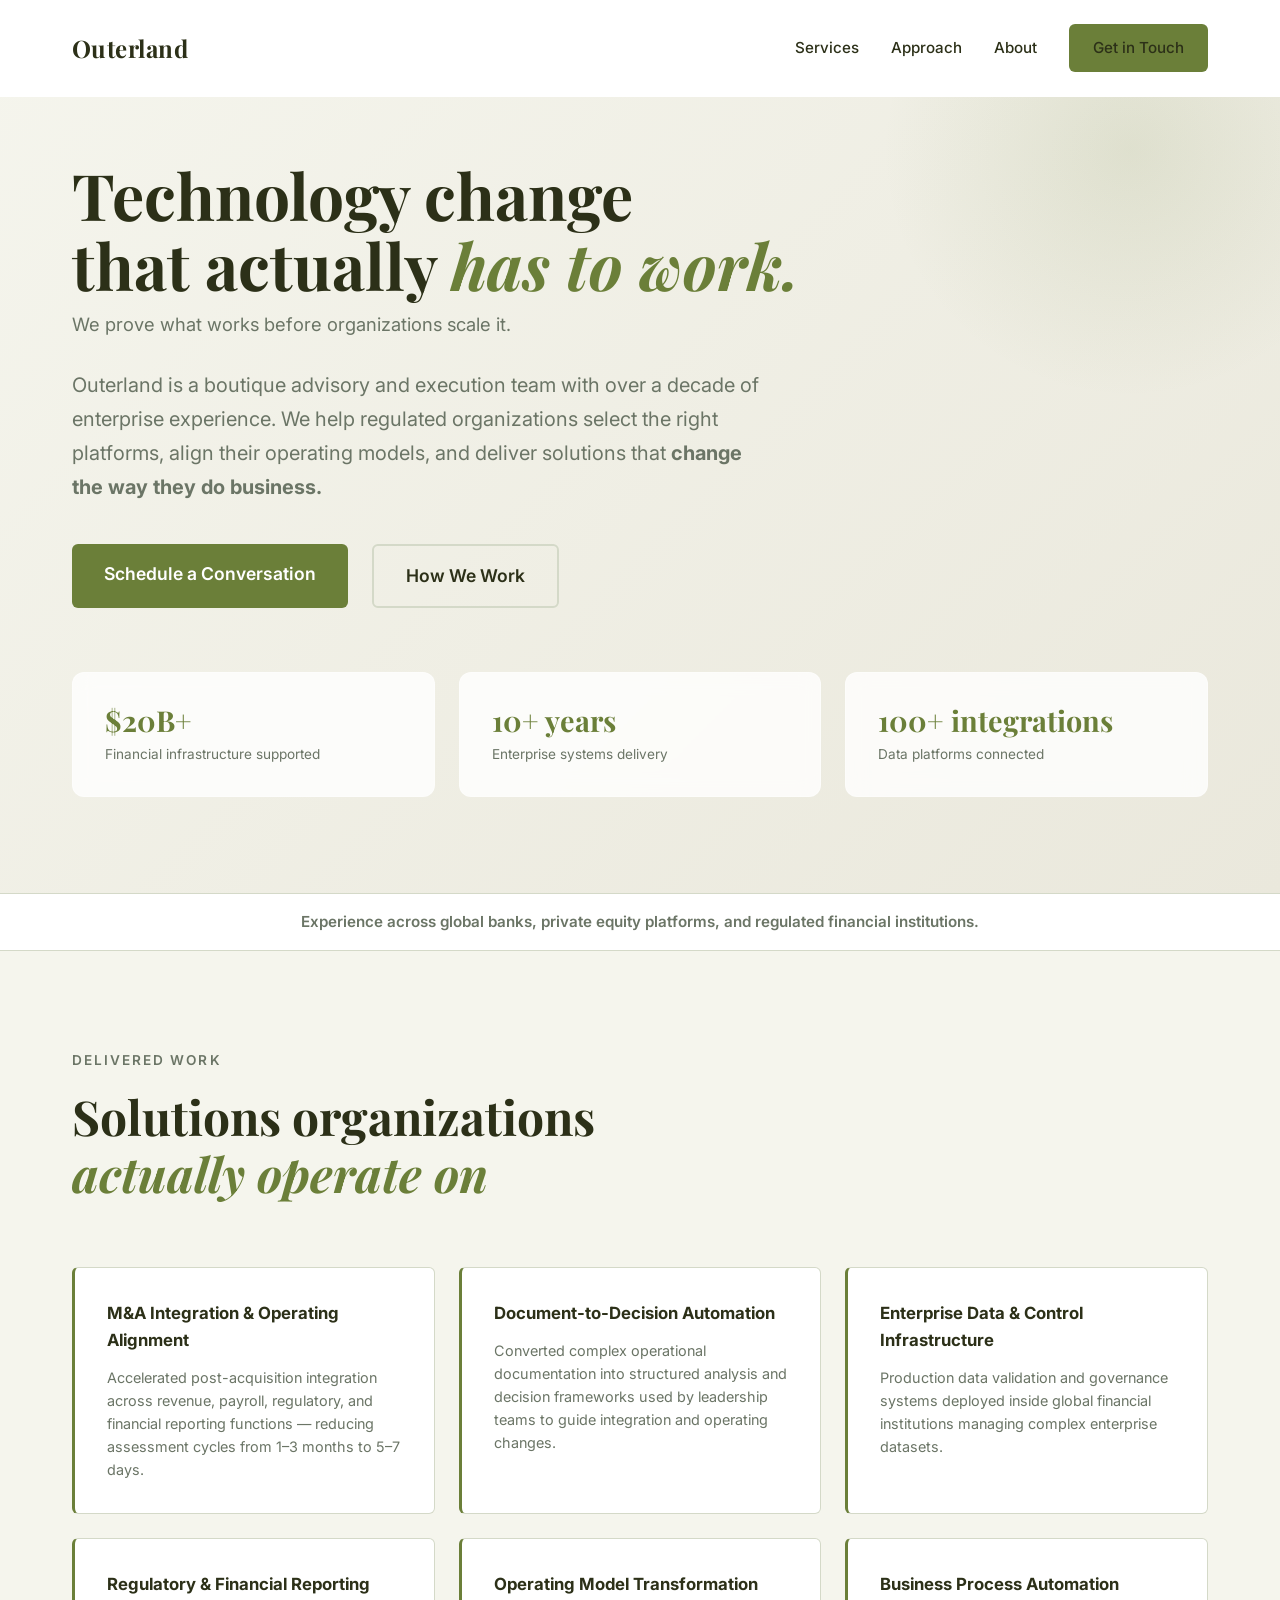
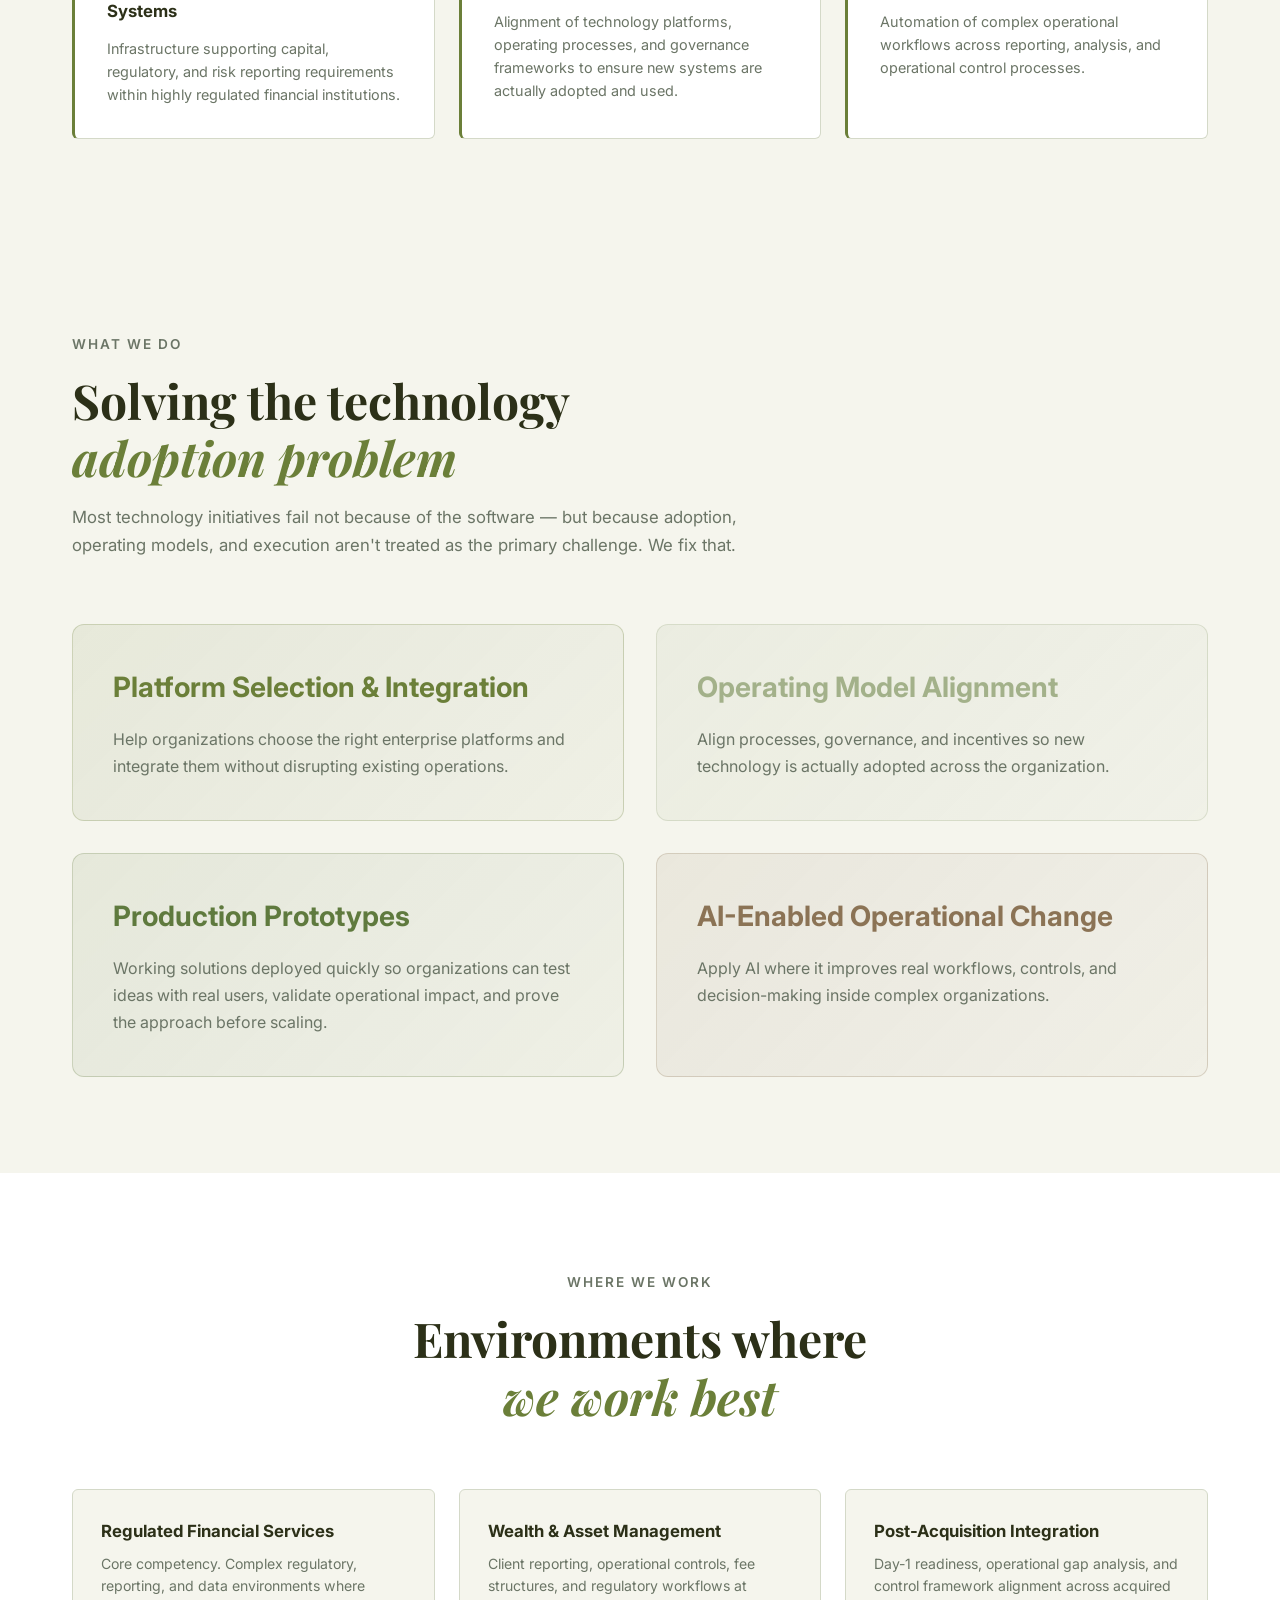
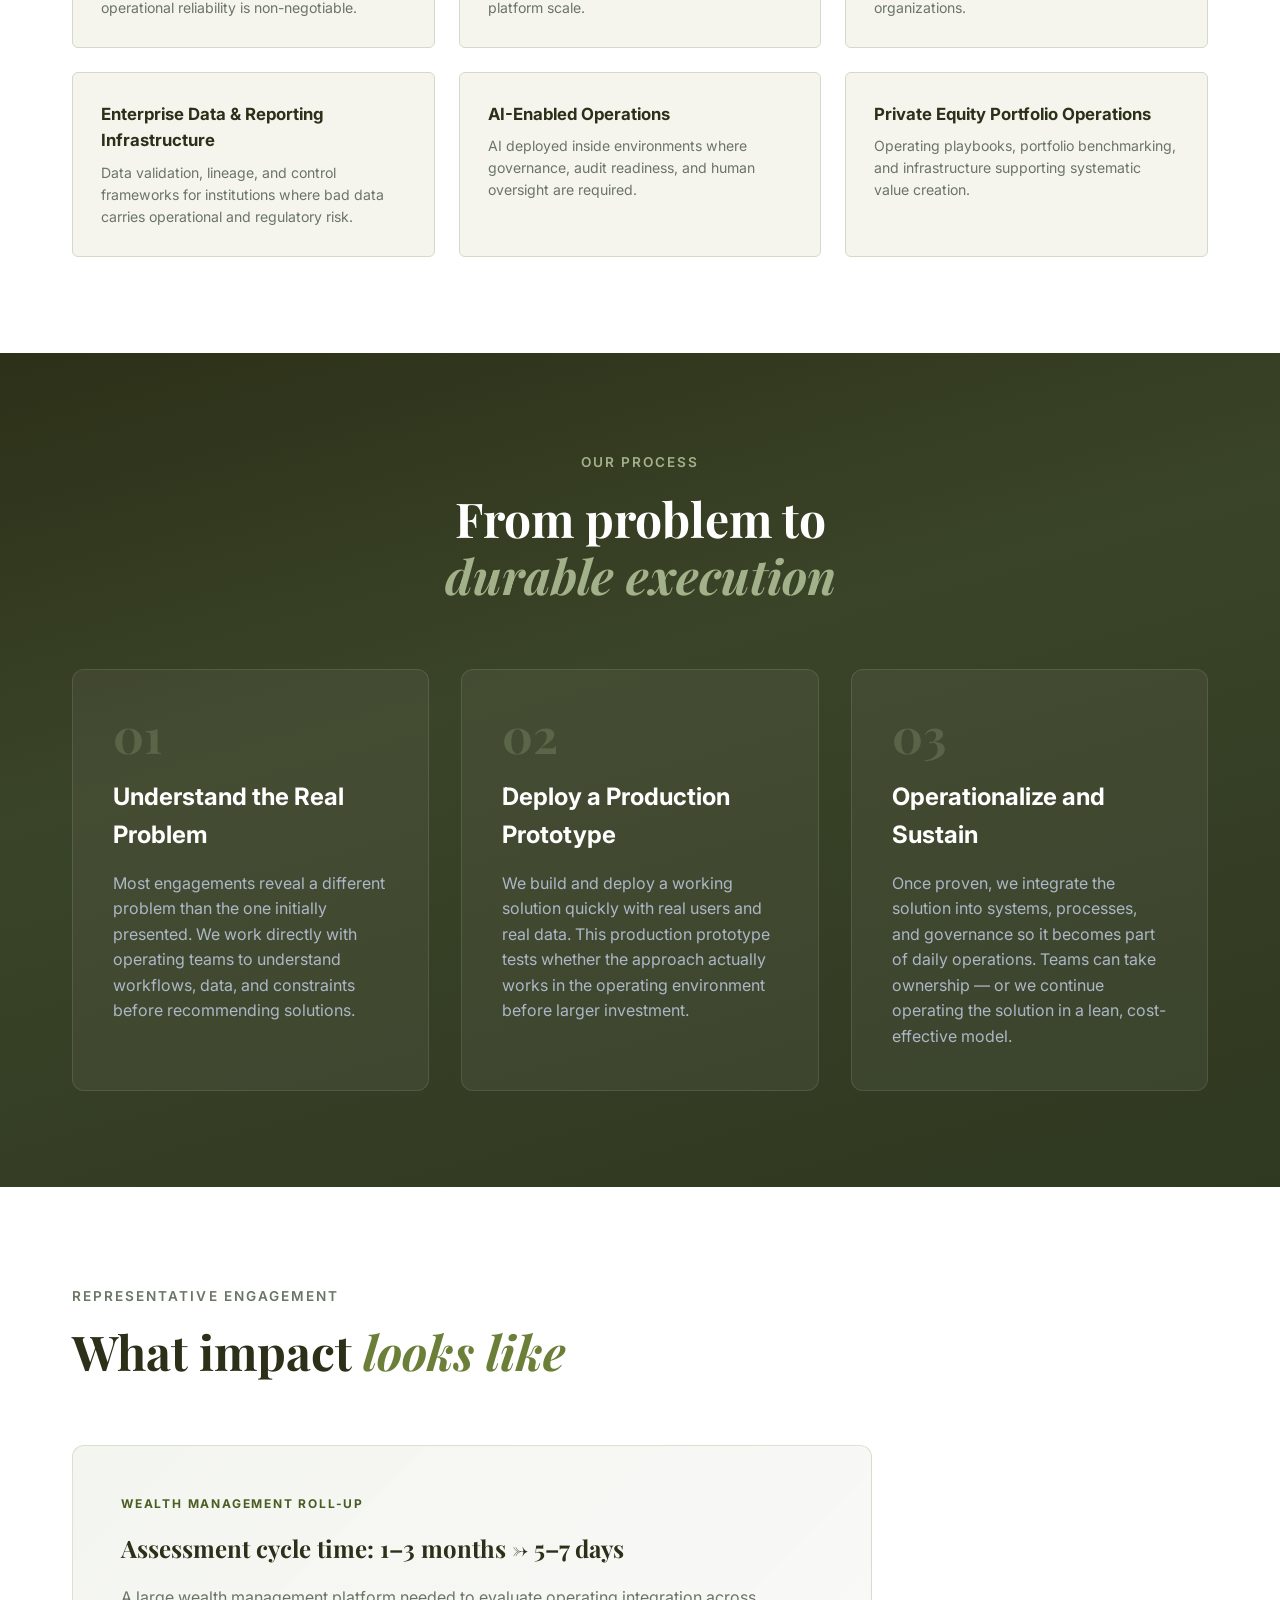
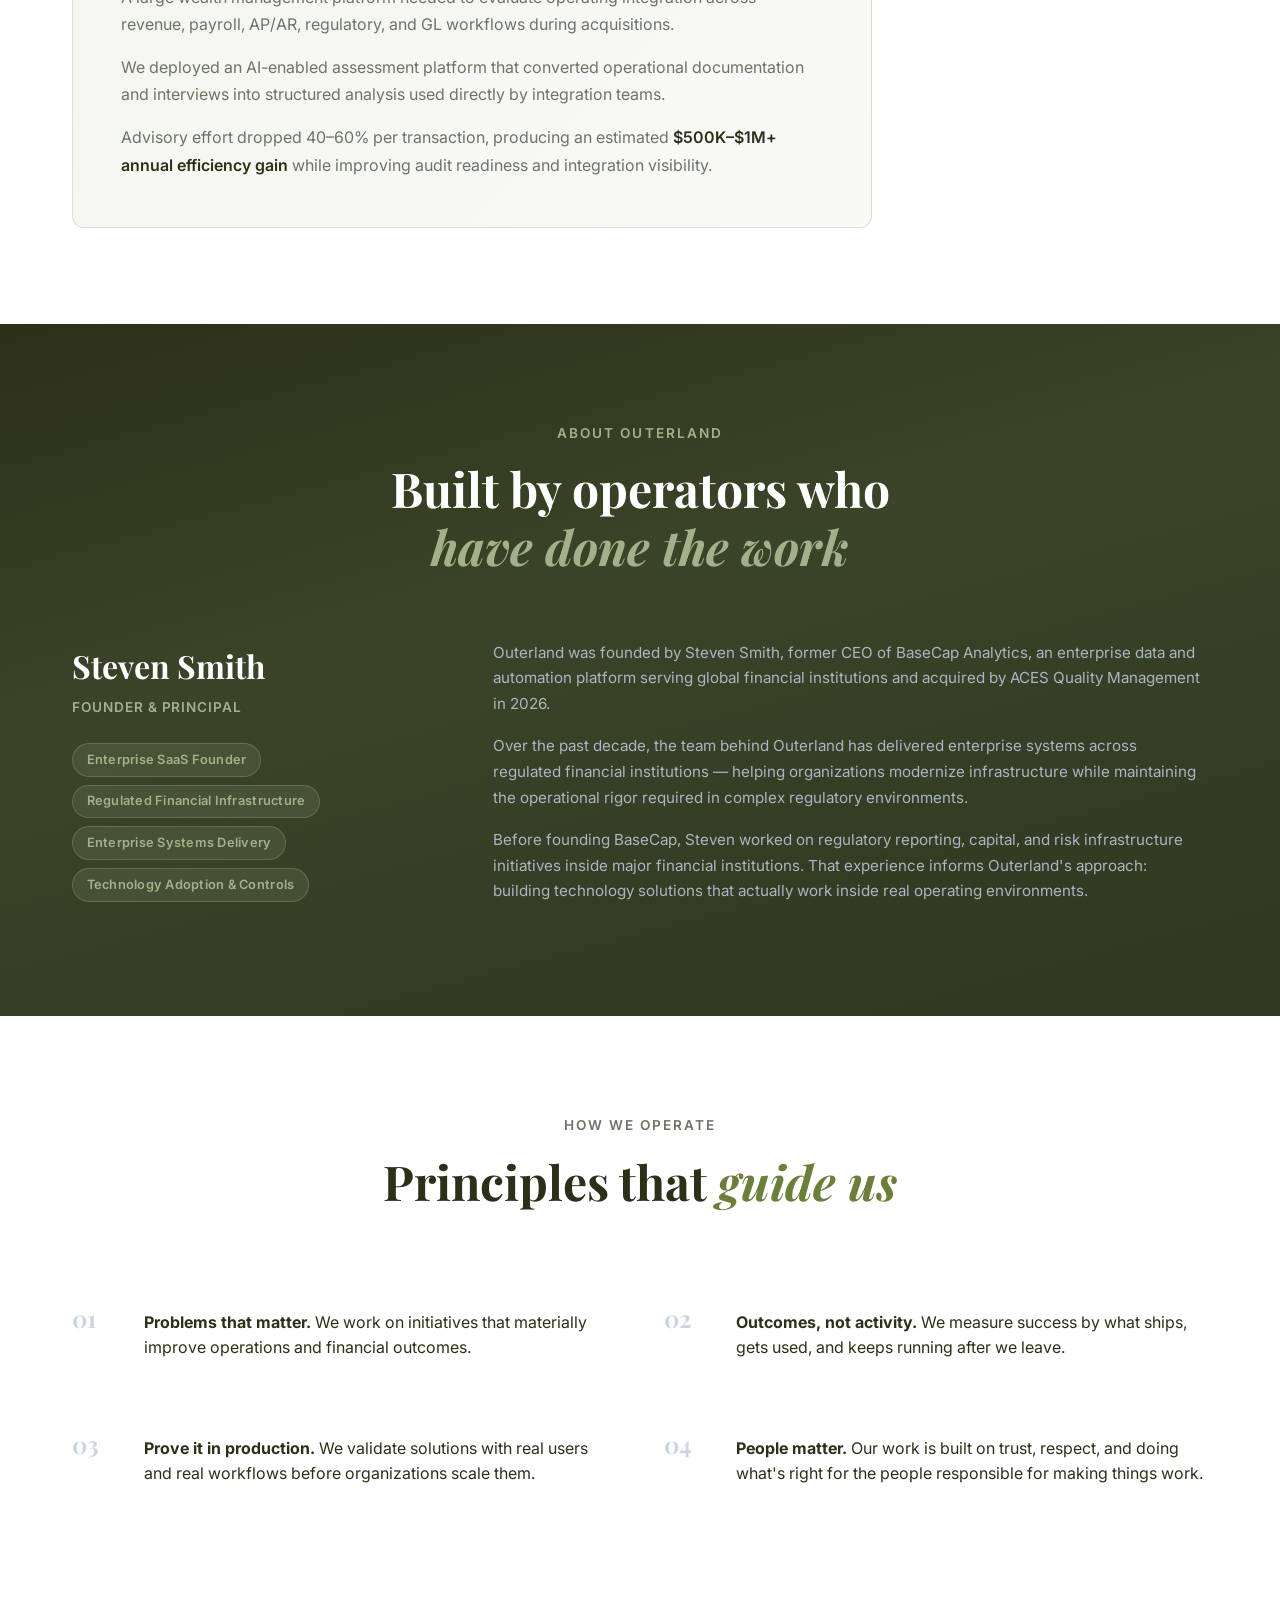
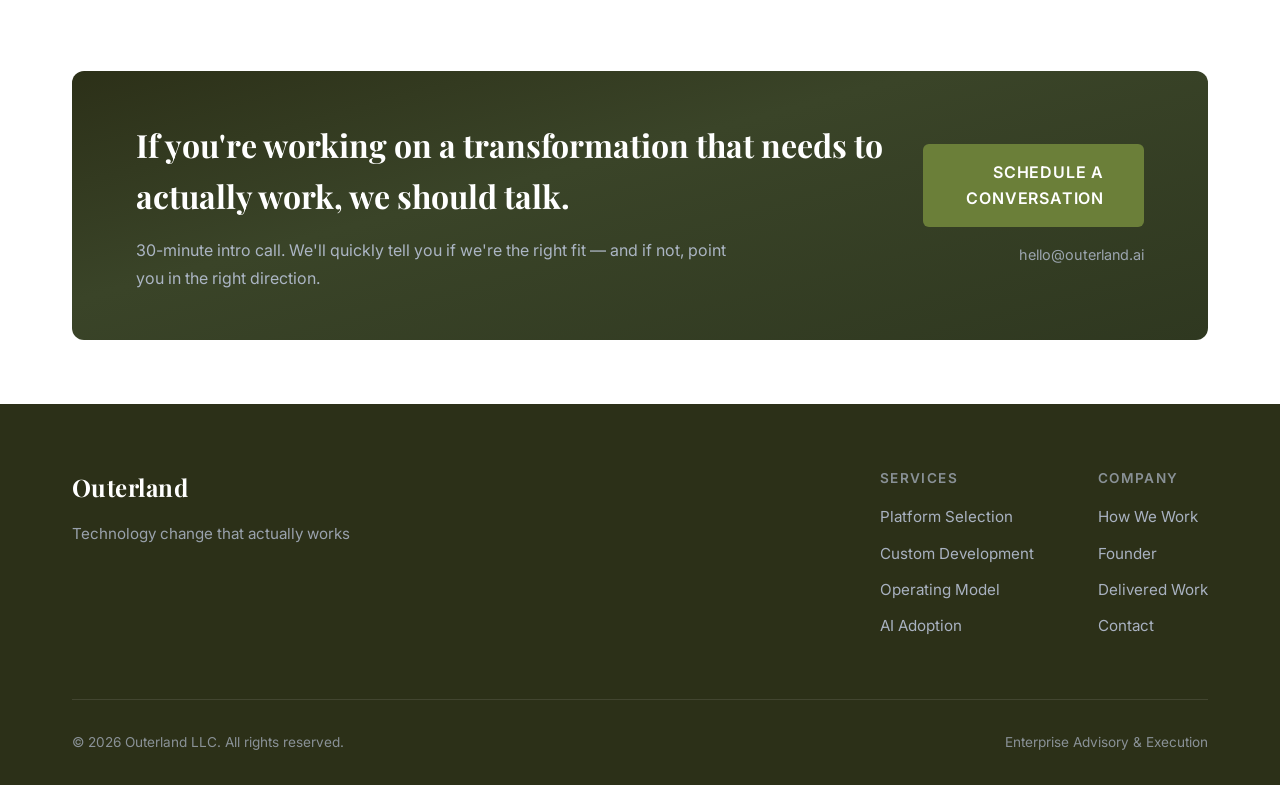
==== commit c0dd2e3b: "Refine homepage copy, structure, and credibility messaging - Updated hero headline, subline, metrics" ====
--- a/index.html
+++ b/index.html
@@ -3,8 +3,8 @@
 <head>
     <meta charset="UTF-8">
     <meta name="viewport" content="width=device-width, initial-scale=1.0">
-    <meta name="description" content="Outerland - Boutique advisory firm helping organizations navigate complex transformations in regulated environments">
-    <title>Outerland | Advisory for Regulated Transformations</title>
+    <meta name="description" content="Outerland — the trusted team for technology change that actually has to work. Enterprise advisory and execution for regulated environments.">
+    <title>Outerland | Technology Change That Works</title>
     <link rel="preconnect" href="https://fonts.googleapis.com">
     <link rel="preconnect" href="https://fonts.gstatic.com" crossorigin>
     <link href="https://fonts.googleapis.com/css2?family=Inter:wght@300;400;500;600;700&family=Playfair+Display:wght@600;700;800&display=swap" rel="stylesheet">
@@ -15,11 +15,11 @@
     <nav class="navbar">
         <div class="container">
             <div class="nav-wrapper">
-                <div class="logo">Outerland</div>
+                <a href="#" class="logo">Outerland</a>
                 <div class="nav-links">
                     <a href="#services">Services</a>
                     <a href="#approach">Approach</a>
-                    <a href="#intelligence">Intelligence</a>
+                    <a href="#founder">About</a>
                     <a href="#contact" class="btn-primary">Get in Touch</a>
                 </div>
                 <button class="mobile-menu-toggle" aria-label="Toggle menu">
@@ -35,216 +35,211 @@
     <section class="hero">
         <div class="container">
             <div class="hero-content">
-                <h1>Navigate complexity.<br>Deliver <em>clarity.</em></h1>
-                <p class="hero-subtitle">Outerland is a boutique advisory firm helping organizations navigate complex transformations in regulated environments. We work with leadership teams to modernize operations, integrate acquisitions, and build trusted data and control frameworks that enable growth.</p>
+                <h1>Technology change<br>that actually <em>has to work.</em></h1>
+                <p class="hero-subline">We prove what works before organizations scale it.</p>
+                <p class="hero-subtitle">Outerland is a boutique advisory and execution team with over a decade of enterprise experience. We help regulated organizations select the right platforms, align their operating models, and deliver solutions that <strong>change the way they do business.</strong></p>
                 <div class="hero-cta">
                     <a href="#contact" class="btn-primary-large">Schedule a Conversation</a>
-                    <a href="#approach" class="btn-secondary">Our Approach</a>
+                    <a href="#approach" class="btn-secondary">How We Work</a>
                 </div>
             </div>
             <div class="hero-stats">
                 <div class="stat-card">
-                    <div class="stat-number">5-7 days</div>
-                    <div class="stat-label">Replaces 4-8 weeks of manual documentation</div>
+                    <div class="stat-number">$20B+</div>
+                    <div class="stat-label">Financial infrastructure supported</div>
                 </div>
                 <div class="stat-card">
-                    <div class="stat-number">40-60%</div>
-                    <div class="stat-label">Reduction in advisory & documentation cost</div>
+                    <div class="stat-number">10+ years</div>
+                    <div class="stat-label">Enterprise systems delivery</div>
                 </div>
                 <div class="stat-card">
-                    <div class="stat-number">$1M+</div>
-                    <div class="stat-label">Annual efficiency gain at moderate volume</div>
-                </div>
-            </div>
-        </div>
-    </section>
-
-    <!-- Services Section -->
+                    <div class="stat-number">100+ integrations</div>
+                    <div class="stat-label">Data platforms connected</div>
+                </div>
+            </div>
+        </div>
+    </section>
+
+    <!-- Credibility Strip -->
+    <section class="credibility">
+        <div class="container">
+            <p class="credibility-statement">Experience across global banks, private equity platforms, and regulated financial institutions.</p>
+        </div>
+    </section>
+
+    <!-- Shipped Outcomes -->
+    <section id="outcomes" class="outcomes">
+        <div class="container">
+            <div class="section-header">
+                <span class="section-tag">Delivered Work</span>
+                <h2>Solutions organizations<br><em>actually operate on</em></h2>
+            </div>
+            <div class="outcomes-grid">
+                <div class="outcome-card">
+                    <h4>M&amp;A Integration &amp; Operating Alignment</h4>
+                    <p>Accelerated post-acquisition integration across revenue, payroll, regulatory, and financial reporting functions — reducing assessment cycles from 1–3 months to 5–7 days.</p>
+                </div>
+                <div class="outcome-card">
+                    <h4>Document-to-Decision Automation</h4>
+                    <p>Converted complex operational documentation into structured analysis and decision frameworks used by leadership teams to guide integration and operating changes.</p>
+                </div>
+                <div class="outcome-card">
+                    <h4>Enterprise Data &amp; Control Infrastructure</h4>
+                    <p>Production data validation and governance systems deployed inside global financial institutions managing complex enterprise datasets.</p>
+                </div>
+                <div class="outcome-card">
+                    <h4>Regulatory &amp; Financial Reporting Systems</h4>
+                    <p>Infrastructure supporting capital, regulatory, and risk reporting requirements within highly regulated financial institutions.</p>
+                </div>
+                <div class="outcome-card">
+                    <h4>Operating Model Transformation</h4>
+                    <p>Alignment of technology platforms, operating processes, and governance frameworks to ensure new systems are actually adopted and used.</p>
+                </div>
+                <div class="outcome-card">
+                    <h4>Business Process Automation</h4>
+                    <p>Automation of complex operational workflows across reporting, analysis, and operational control processes.</p>
+                </div>
+            </div>
+        </div>
+    </section>
+
+    <!-- What We Do -->
     <section id="services" class="services">
         <div class="container">
             <div class="section-header">
                 <span class="section-tag">What We Do</span>
-                <h2>High-impact initiatives.<br><em>Practical solutions.</em></h2>
+                <h2>Solving the technology<br><em>adoption problem</em></h2>
+                <p class="section-intro">Most technology initiatives fail not because of the software — but because adoption, operating models, and execution aren't treated as the primary challenge. We fix that.</p>
             </div>
             <div class="services-grid">
                 <div class="service-card card-blue">
-                    <h3>M&A Integration</h3>
-                    <p>Serial acquirers, PE portfolio ops, roll-ups. We deliver narrative, gap analysis, and Day 1 readiness with systematic rigor.</p>
+                    <h3>Platform Selection &amp; Integration</h3>
+                    <p>Help organizations choose the right enterprise platforms and integrate them without disrupting existing operations.</p>
                 </div>
                 <div class="service-card card-purple">
-                    <h3>Operational Architecture</h3>
-                    <p>Modernize operations and build scalable control frameworks that support growth while strengthening risk management.</p>
+                    <h3>Operating Model Alignment</h3>
+                    <p>Align processes, governance, and incentives so new technology is actually adopted across the organization.</p>
                 </div>
                 <div class="service-card card-yellow">
-                    <h3>AI-Enabled Controls</h3>
-                    <p>Turn expensive manual workflows into scalable intelligence. Structured intake, automated analysis, human-reviewed deliverables.</p>
+                    <h3>Production Prototypes</h3>
+                    <p>Working solutions deployed quickly so organizations can test ideas with real users, validate operational impact, and prove the approach before scaling.</p>
                 </div>
                 <div class="service-card card-pink">
-                    <h3>Data Governance</h3>
-                    <p>Build trusted data and control frameworks for regulated environments. From complexity to clarity.</p>
-                </div>
-            </div>
-        </div>
-    </section>
-
-    <!-- Problem/Solution Section -->
-    <section class="problem-solution">
-        <div class="container">
-            <div class="ps-grid">
-                <div class="ps-column">
-                    <span class="section-tag">The Challenge</span>
-                    <h3>Complexity at scale</h3>
-                    <div class="problem-card">
-                        <h4>Every engagement starts from zero</h4>
-                        <p>Documentation is bespoke and inconsistent. Your best people spend weeks producing documents instead of making decisions.</p>
-                    </div>
-                    <div class="problem-card">
-                        <h4>Gaps surface too late to fix</h4>
-                        <p>Critical risks appear at go-live, not 60 days before. Manual processes can't classify risk by urgency.</p>
-                    </div>
-                    <div class="problem-card">
-                        <h4>Costs scale linearly with volume</h4>
-                        <p>$200K-$300K per engagement in advisory. At 4+ per year, that's $800K-$1.2M on documentation labor alone.</p>
-                    </div>
-                </div>
-                <div class="ps-column">
-                    <span class="section-tag section-tag-blue">Our Solution</span>
-                    <h3>Systematic intelligence</h3>
-                    <div class="solution-card">
-                        <h4>AI-assisted intake & narrative generation</h4>
-                        <p>11-workstream coverage. AI generates structured drafts from questionnaires or transcripts. Human analysts review and sign off.</p>
-                    </div>
-                    <div class="solution-card">
-                        <h4>Systematic gap analysis & risk classification</h4>
-                        <p>Every gap categorized: Day 1 risk, near-term remediation, or monitoring. Action registers with owners and dates.</p>
-                    </div>
-                    <div class="solution-card">
-                        <h4>An operating profile that compounds</h4>
-                        <p>Captured once, reused on every subsequent engagement. The second project is faster and cheaper.</p>
-                    </div>
-                </div>
-            </div>
-        </div>
-    </section>
-
-    <!-- How It Works Section -->
+                    <h3>AI-Enabled Operational Change</h3>
+                    <p>Apply AI where it improves real workflows, controls, and decision-making inside complex organizations.</p>
+                </div>
+            </div>
+        </div>
+    </section>
+
+    <!-- Where We Focus -->
+    <section class="focus">
+        <div class="container">
+            <div class="section-header centered">
+                <span class="section-tag">Where We Work</span>
+                <h2>Environments where<br><em>we work best</em></h2>
+            </div>
+            <div class="focus-grid">
+                <div class="focus-card">
+                    <h4>Regulated Financial Services</h4>
+                    <p>Core competency. Complex regulatory, reporting, and data environments where operational reliability is non-negotiable.</p>
+                </div>
+                <div class="focus-card">
+                    <h4>Wealth &amp; Asset Management</h4>
+                    <p>Client reporting, operational controls, fee structures, and regulatory workflows at platform scale.</p>
+                </div>
+                <div class="focus-card">
+                    <h4>Post-Acquisition Integration</h4>
+                    <p>Day-1 readiness, operational gap analysis, and control framework alignment across acquired organizations.</p>
+                </div>
+                <div class="focus-card">
+                    <h4>Enterprise Data &amp; Reporting Infrastructure</h4>
+                    <p>Data validation, lineage, and control frameworks for institutions where bad data carries operational and regulatory risk.</p>
+                </div>
+                <div class="focus-card">
+                    <h4>AI-Enabled Operations</h4>
+                    <p>AI deployed inside environments where governance, audit readiness, and human oversight are required.</p>
+                </div>
+                <div class="focus-card">
+                    <h4>Private Equity Portfolio Operations</h4>
+                    <p>Operating playbooks, portfolio benchmarking, and infrastructure supporting systematic value creation.</p>
+                </div>
+            </div>
+        </div>
+    </section>
+
+    <!-- How We Work -->
     <section id="approach" class="how-it-works">
         <div class="container">
             <div class="section-header centered">
                 <span class="section-tag">Our Process</span>
-                <h2>From engagement to <em>execution</em></h2>
+                <h2>From problem to<br><em>durable execution</em></h2>
             </div>
             <div class="process-steps">
                 <div class="step-card">
                     <div class="step-number">01</div>
-                    <h4>Intelligence Capture</h4>
-                    <p>Structured intake across all workstreams. AI-assisted drafts in 2-5 days.</p>
+                    <h4>Understand the Real Problem</h4>
+                    <p>Most engagements reveal a different problem than the one initially presented. We work directly with operating teams to understand workflows, data, and constraints before recommending solutions.</p>
                 </div>
                 <div class="step-card">
                     <div class="step-number">02</div>
-                    <h4>Gap Intelligence</h4>
-                    <p>Systematic comparison against your operating profile. Every gap classified.</p>
+                    <h4>Deploy a Production Prototype</h4>
+                    <p>We build and deploy a working solution quickly with real users and real data. This production prototype tests whether the approach actually works in the operating environment before larger investment.</p>
                 </div>
                 <div class="step-card">
                     <div class="step-number">03</div>
-                    <h4>Risk & Readiness</h4>
-                    <p>Actionable register with owners, dates, and risk ratings. Execution-ready.</p>
-                </div>
-            </div>
-        </div>
-    </section>
-
-    <!-- AI Intelligence Section -->
-    <section id="intelligence" class="intelligence">
-        <div class="container">
-            <div class="intelligence-content">
-                <div class="intelligence-text">
-                    <span class="section-tag">AI-Powered Process Intelligence</span>
-                    <h2>Turn manual workflows into <em>scalable intelligence</em></h2>
-                    <p>Our approach combines deep experience in financial services, enterprise data platforms, and emerging AI technologies to move organizations from complexity to clarity.</p>
-                    <ul class="intelligence-features">
-                        <li>Structured AI intake and automated narrative generation</li>
-                        <li>Human-reviewed deliverables with systematic quality control</li>
-                        <li>Deployed in your environment, on your terms</li>
-                        <li>Cloud-agnostic, AI-enabled, execution-ready</li>
-                    </ul>
-                </div>
-                <div class="intelligence-proof">
-                    <div class="proof-tag">Proof Point</div>
-                    <h4>Wealth Management Roll-Up</h4>
-                    <p>A large wealth platform deployed this system across revenue, payroll, AP/AR, regulatory, and GL workstreams. <strong>Assessment cycle time dropped from 1-3 months to 5-7 days.</strong> Advisory effort reduced 40-60% per transaction—an estimated <strong>$500K-$1M+ annual gain</strong> with stronger audit readiness.</p>
-                </div>
-            </div>
-        </div>
-    </section>
-
-    <!-- Markets Section -->
-    <section class="markets">
+                    <h4>Operationalize and Sustain</h4>
+                    <p>Once proven, we integrate the solution into systems, processes, and governance so it becomes part of daily operations. Teams can take ownership — or we continue operating the solution in a lean, cost-effective model.</p>
+                </div>
+            </div>
+        </div>
+    </section>
+
+    <!-- Example Engagement -->
+    <section class="example-engagement">
+        <div class="container">
+            <div class="section-header">
+                <span class="section-tag">Representative Engagement</span>
+                <h2>What impact <em>looks like</em></h2>
+            </div>
+            <div class="example-card">
+                <div class="proof-tag">Wealth Management Roll-Up</div>
+                <h4>Assessment cycle time: 1–3 months &rarr; 5–7 days</h4>
+                <p>A large wealth management platform needed to evaluate operating integration across revenue, payroll, AP/AR, regulatory, and GL workflows during acquisitions.</p>
+                <p>We deployed an AI-enabled assessment platform that converted operational documentation and interviews into structured analysis used directly by integration teams.</p>
+                <p>Advisory effort dropped 40–60% per transaction, producing an estimated <strong>$500K–$1M+ annual efficiency gain</strong> while improving audit readiness and integration visibility.</p>
+            </div>
+        </div>
+    </section>
+
+    <!-- Founder -->
+    <section id="founder" class="founder">
         <div class="container">
             <div class="section-header centered">
-                <span class="section-tag">Industries</span>
-                <h2>Built for M&A. Designed for <em>everywhere.</em></h2>
-            </div>
-            <div class="markets-grid">
-                <div class="market-card highlight">
-                    <h4>M&A Integration</h4>
-                    <p>Serial acquirers, PE portfolio ops, roll-ups. Narrative, gap analysis, Day 1 readiness.</p>
-                </div>
-                <div class="market-card highlight">
-                    <h4>Sell-Side Exit Readiness</h4>
-                    <p>Target companies profiling themselves before market. Same rigor, buyer's perspective.</p>
-                </div>
-                <div class="market-card">
-                    <h4>Wealth & Asset Management</h4>
-                    <p>Financial controls, client reporting, regulatory compliance. The dominant Day 1 risks.</p>
-                </div>
-                <div class="market-card">
-                    <h4>Private Equity Portfolio</h4>
-                    <p>Standardized playbooks across a portfolio. Budget authority, mandate to systematize.</p>
-                </div>
-                <div class="market-card">
-                    <h4>Insurance & Healthcare</h4>
-                    <p>Regulatory-heavy models where compliance documentation is the bottleneck.</p>
-                </div>
-                <div class="market-card">
-                    <h4>Professional Services</h4>
-                    <p>Any firm where structured documentation or gap analysis is a recurring cost center.</p>
-                </div>
-            </div>
-        </div>
-    </section>
-
-    <!-- Engagement Model Section -->
-    <section class="engagement">
-        <div class="container">
-            <div class="section-header centered">
-                <span class="section-tag">Engagement Model</span>
-                <h2>Three tiers. One goal: <em>Results.</em></h2>
-            </div>
-            <div class="tiers-grid">
-                <div class="tier-card tier-green">
-                    <div class="tier-label">Tier 1 — Prove It</div>
-                    <h4>Rapid Narrative</h4>
-                    <div class="tier-price">$15K–$40K</div>
-                    <p>Fixed fee pilot on a live deal. We run intake, generate narrative, review gaps. 2-3 week delivery. See the output before you commit.</p>
-                </div>
-                <div class="tier-card tier-blue">
-                    <div class="tier-label">Tier 2 — Own It</div>
-                    <h4>Platform Deploy</h4>
-                    <div class="tier-price">$45K–$85K + retainer</div>
-                    <p>Full deployment in your M365 tenant. Configured to your operating profile. AI prompts hardened to your context. You own the capability.</p>
-                </div>
-                <div class="tier-card tier-purple">
-                    <div class="tier-label">Tier 3 — We Run It</div>
-                    <h4>Managed Service</h4>
-                    <div class="tier-price">$8K–$18K / deal</div>
-                    <p>We operate the platform. 5-day draft SLA. Best for PE firms and serial acquirers at 4+ deals/year. Volume discounts at scale.</p>
-                </div>
-            </div>
-        </div>
-    </section>
-
-    <!-- Principles Section -->
+                <span class="section-tag">About Outerland</span>
+                <h2>Built by operators who<br><em>have done the work</em></h2>
+            </div>
+            <div class="founder-card">
+                <div class="founder-identity">
+                    <div class="founder-name">Steven Smith</div>
+                    <div class="founder-title">Founder &amp; Principal</div>
+                    <div class="founder-credentials">
+                        <span class="credential">Enterprise SaaS Founder</span>
+                        <span class="credential">Regulated Financial Infrastructure</span>
+                        <span class="credential">Enterprise Systems Delivery</span>
+                        <span class="credential">Technology Adoption &amp; Controls</span>
+                    </div>
+                </div>
+                <div class="founder-bio">
+                    <p>Outerland was founded by Steven Smith, former CEO of BaseCap Analytics, an enterprise data and automation platform serving global financial institutions and acquired by ACES Quality Management in 2026.</p>
+                    <p>Over the past decade, the team behind Outerland has delivered enterprise systems across regulated financial institutions — helping organizations modernize infrastructure while maintaining the operational rigor required in complex regulatory environments.</p>
+                    <p>Before founding BaseCap, Steven worked on regulatory reporting, capital, and risk infrastructure initiatives inside major financial institutions. That experience informs Outerland's approach: building technology solutions that actually work inside real operating environments.</p>
+                </div>
+            </div>
+        </div>
+    </section>
+
+    <!-- Principles -->
     <section class="principles">
         <div class="container">
             <div class="section-header centered">
@@ -254,43 +249,35 @@
             <div class="principles-grid">
                 <div class="principle-item">
                     <span class="principle-number">01</span>
-                    <span class="principle-text">Strong value proposition first—clear ROI before any engagement begins.</span>
+                    <span class="principle-text"><strong>Problems that matter.</strong> We work on initiatives that materially improve operations and financial outcomes.</span>
                 </div>
                 <div class="principle-item">
                     <span class="principle-number">02</span>
-                    <span class="principle-text">Distribution built intentionally—trusted networks, not spray-and-pray.</span>
+                    <span class="principle-text"><strong>Outcomes, not activity.</strong> We measure success by what ships, gets used, and keeps running after we leave.</span>
                 </div>
                 <div class="principle-item">
                     <span class="principle-number">03</span>
-                    <span class="principle-text">Solve simple, recognized problems—the pain is obvious; the fix is systematic.</span>
+                    <span class="principle-text"><strong>Prove it in production.</strong> We validate solutions with real users and real workflows before organizations scale them.</span>
                 </div>
                 <div class="principle-item">
                     <span class="principle-number">04</span>
-                    <span class="principle-text">Foundations before scale—every system compounds; nothing is thrown away.</span>
-                </div>
-                <div class="principle-item">
-                    <span class="principle-number">05</span>
-                    <span class="principle-text">Services used strategically—the pilot funds the platform. Revenue on day one.</span>
-                </div>
-                <div class="principle-item">
-                    <span class="principle-number">06</span>
-                    <span class="principle-text">We care deeply about the people involved—clients, teams, and the work itself.</span>
-                </div>
-            </div>
-        </div>
-    </section>
-
-    <!-- Contact Section -->
+                    <span class="principle-text"><strong>People matter.</strong> Our work is built on trust, respect, and doing what's right for the people responsible for making things work.</span>
+                </div>
+            </div>
+        </div>
+    </section>
+
+    <!-- Contact -->
     <section id="contact" class="contact">
         <div class="container">
             <div class="contact-card">
                 <div class="contact-content">
-                    <h3>Ready to see this on a live deal?</h3>
-                    <p>30-minute intro call. 60-minute profile session. Pilot on an active engagement. You see the output before you commit.</p>
+                    <h3>If you're working on a transformation that needs to actually work, we should talk.</h3>
+                    <p>30-minute intro call. We'll quickly tell you if we're the right fit — and if not, point you in the right direction.</p>
                 </div>
                 <div class="contact-action">
-                    <a href="mailto:steve@outerland.ai" class="btn-contact">Schedule a Conversation</a>
-                    <div class="contact-email">steve@outerland.ai</div>
+                    <a href="mailto:hello@outerland.ai" class="btn-contact">Schedule a Conversation</a>
+                    <div class="contact-email">hello@outerland.ai</div>
                 </div>
             </div>
         </div>
@@ -302,27 +289,28 @@
             <div class="footer-content">
                 <div class="footer-brand">
                     <div class="logo">Outerland</div>
-                    <p>Advisory for regulated transformations</p>
+                    <p>Technology change that actually works</p>
                 </div>
                 <div class="footer-links">
                     <div class="footer-column">
                         <h5>Services</h5>
-                        <a href="#services">M&A Integration</a>
-                        <a href="#services">Operational Architecture</a>
-                        <a href="#services">AI-Enabled Controls</a>
-                        <a href="#services">Data Governance</a>
+                        <a href="#services">Platform Selection</a>
+                        <a href="#services">Custom Development</a>
+                        <a href="#services">Operating Model</a>
+                        <a href="#services">AI Adoption</a>
                     </div>
                     <div class="footer-column">
                         <h5>Company</h5>
-                        <a href="#approach">Our Approach</a>
-                        <a href="#intelligence">Intelligence</a>
+                        <a href="#approach">How We Work</a>
+                        <a href="#founder">Founder</a>
+                        <a href="#outcomes">Delivered Work</a>
                         <a href="#contact">Contact</a>
                     </div>
                 </div>
             </div>
             <div class="footer-bottom">
-                <span>&copy; 2026 Outerland. All rights reserved.</span>
-                <span>AI-Powered Process Intelligence</span>
+                <span>&copy; 2026 Outerland LLC. All rights reserved.</span>
+                <span>Enterprise Advisory &amp; Execution</span>
             </div>
         </div>
     </footer>
--- a/styles.css
+++ b/styles.css
@@ -6,24 +6,26 @@
 }
 
 :root {
-    /* Colors - inspired by tensure.io */
-    --color-primary: #2563eb;
-    --color-blue: #60aef9;
-    --color-purple: #a78bfa;
-    --color-yellow: #fbbf24;
-    --color-pink: #e75da1;
-    --color-green: #34d399;
-    --color-dark: #0a0e27;
-    --color-dark-alt: #1a1a2e;
-    --color-light: #f8fafc;
+    /* Colors - Olive Green Palette */
+    --color-primary: #6B7F39;
+    --color-olive: #6B7F39;
+    --color-olive-light: #8B9D5A;
+    --color-olive-dark: #4A5D23;
+    --color-sage: #A3B18A;
+    --color-moss: #5F7A3E;
+    --color-earth: #8B7355;
+    --color-clay: #A0826D;
+    --color-dark: #2C3018;
+    --color-dark-alt: #3A4428;
+    --color-light: #F5F5ED;
     --color-white: #ffffff;
-    --color-text: #1a1a2e;
-    --color-text-light: #64748b;
-    --color-border: #e2e8f0;
+    --color-text: #2C3018;
+    --color-text-light: #6B7566;
+    --color-border: #D4D9C8;
 
     /* Gradients */
-    --gradient-dark: linear-gradient(165deg, #0a0e27 0%, #121a3a 40%, #0d1430 100%);
-    --gradient-warm: linear-gradient(135deg, #f4efe7 0%, #fef3e2 100%);
+    --gradient-dark: linear-gradient(165deg, #2C3018 0%, #3A4428 40%, #2F3820 100%);
+    --gradient-warm: linear-gradient(135deg, #F5F5ED 0%, #EAE8DC 100%);
 
     /* Typography */
     --font-primary: 'Inter', -apple-system, BlinkMacSystemFont, 'Segoe UI', sans-serif;
@@ -92,6 +94,7 @@
     font-weight: 700;
     color: var(--color-dark);
     letter-spacing: 0.02em;
+    text-decoration: none;
 }
 
 .nav-links {
@@ -152,9 +155,9 @@
 }
 
 .btn-primary:hover {
-    background: #1d4ed8;
+    background: #4A5D23;
     transform: translateY(-2px);
-    box-shadow: 0 4px 12px rgba(37, 99, 235, 0.3);
+    box-shadow: 0 4px 12px rgba(107, 127, 57, 0.3);
 }
 
 .btn-primary-large {
@@ -165,9 +168,9 @@
 }
 
 .btn-primary-large:hover {
-    background: #1d4ed8;
+    background: #4A5D23;
     transform: translateY(-2px);
-    box-shadow: 0 6px 20px rgba(37, 99, 235, 0.3);
+    box-shadow: 0 6px 20px rgba(107, 127, 57, 0.3);
 }
 
 .btn-secondary {
@@ -193,7 +196,7 @@
 }
 
 .btn-contact:hover {
-    background: #1d4ed8;
+    background: #4A5D23;
     transform: translateY(-2px);
 }
 
@@ -212,7 +215,7 @@
     right: -100px;
     width: 500px;
     height: 500px;
-    background: radial-gradient(circle, rgba(96, 174, 249, 0.1) 0%, transparent 70%);
+    background: radial-gradient(circle, rgba(107, 127, 57, 0.12) 0%, transparent 70%);
     pointer-events: none;
 }
 
@@ -228,7 +231,7 @@
     font-weight: 700;
     line-height: 1.1;
     color: var(--color-dark);
-    margin-bottom: 1.5rem;
+    margin-bottom: 0.6rem;
 }
 
 .hero h1 em {
@@ -268,14 +271,15 @@
 
 .stat-number {
     font-family: var(--font-display);
-    font-size: 2.5rem;
+    font-size: 1.8rem;
     font-weight: 700;
     color: var(--color-primary);
     margin-bottom: 0.5rem;
+    line-height: 1.1;
 }
 
 .stat-label {
-    font-size: 0.9rem;
+    font-size: 0.85rem;
     color: var(--color-text-light);
     line-height: 1.4;
 }
@@ -355,39 +359,39 @@
 }
 
 .card-blue {
-    background: linear-gradient(135deg, rgba(96, 174, 249, 0.08) 0%, rgba(96, 174, 249, 0.03) 100%);
-    border-color: rgba(96, 174, 249, 0.2);
+    background: linear-gradient(135deg, rgba(107, 127, 57, 0.1) 0%, rgba(107, 127, 57, 0.04) 100%);
+    border-color: rgba(107, 127, 57, 0.25);
 }
 
 .card-blue h3 {
-    color: var(--color-blue);
+    color: var(--color-olive);
 }
 
 .card-purple {
-    background: linear-gradient(135deg, rgba(167, 139, 250, 0.08) 0%, rgba(167, 139, 250, 0.03) 100%);
-    border-color: rgba(167, 139, 250, 0.2);
+    background: linear-gradient(135deg, rgba(163, 177, 138, 0.12) 0%, rgba(163, 177, 138, 0.05) 100%);
+    border-color: rgba(163, 177, 138, 0.3);
 }
 
 .card-purple h3 {
-    color: var(--color-purple);
+    color: var(--color-sage);
 }
 
 .card-yellow {
-    background: linear-gradient(135deg, rgba(251, 191, 36, 0.08) 0%, rgba(251, 191, 36, 0.03) 100%);
-    border-color: rgba(251, 191, 36, 0.2);
+    background: linear-gradient(135deg, rgba(95, 122, 62, 0.1) 0%, rgba(95, 122, 62, 0.04) 100%);
+    border-color: rgba(95, 122, 62, 0.25);
 }
 
 .card-yellow h3 {
-    color: var(--color-yellow);
+    color: var(--color-moss);
 }
 
 .card-pink {
-    background: linear-gradient(135deg, rgba(231, 93, 161, 0.08) 0%, rgba(231, 93, 161, 0.03) 100%);
-    border-color: rgba(231, 93, 161, 0.2);
+    background: linear-gradient(135deg, rgba(139, 115, 85, 0.1) 0%, rgba(139, 115, 85, 0.04) 100%);
+    border-color: rgba(139, 115, 85, 0.25);
 }
 
 .card-pink h3 {
-    color: var(--color-pink);
+    color: var(--color-earth);
 }
 
 /* Problem/Solution Section */
@@ -427,8 +431,8 @@
 }
 
 .solution-card {
-    background: rgba(96, 174, 249, 0.08);
-    border: 1px solid rgba(96, 174, 249, 0.15);
+    background: rgba(107, 127, 57, 0.1);
+    border: 1px solid rgba(107, 127, 57, 0.2);
 }
 
 .solution-card h4 {
@@ -451,7 +455,7 @@
 }
 
 .how-it-works .section-tag {
-    color: var(--color-blue);
+    color: var(--color-sage);
 }
 
 .how-it-works h2 {
@@ -459,7 +463,7 @@
 }
 
 .how-it-works h2 em {
-    color: var(--color-blue);
+    color: var(--color-sage);
 }
 
 .process-steps {
@@ -473,7 +477,6 @@
     border: 1px solid rgba(255, 255, 255, 0.1);
     padding: 2.5rem;
     border-radius: var(--border-radius-lg);
-    position: relative;
     transition: transform 0.3s ease, background 0.3s ease;
 }
 
@@ -486,10 +489,10 @@
     font-family: var(--font-display);
     font-size: 3rem;
     font-weight: 700;
-    color: rgba(96, 174, 249, 0.2);
-    position: absolute;
-    top: 1.5rem;
-    right: 1.5rem;
+    color: rgba(163, 177, 138, 0.25);
+    display: block;
+    margin-bottom: 1.25rem;
+    line-height: 1;
 }
 
 .step-card h4 {
@@ -559,8 +562,8 @@
 }
 
 .intelligence-proof {
-    background: linear-gradient(135deg, rgba(96, 174, 249, 0.1) 0%, rgba(167, 139, 250, 0.08) 100%);
-    border: 1px solid rgba(96, 174, 249, 0.2);
+    background: linear-gradient(135deg, rgba(107, 127, 57, 0.12) 0%, rgba(163, 177, 138, 0.1) 100%);
+    border: 1px solid rgba(107, 127, 57, 0.25);
     padding: 2.5rem;
     border-radius: var(--border-radius-lg);
 }
@@ -569,7 +572,7 @@
     font-size: 0.75rem;
     text-transform: uppercase;
     letter-spacing: 0.15em;
-    color: var(--color-purple);
+    color: var(--color-olive-dark);
     font-weight: 700;
     margin-bottom: 1rem;
 }
@@ -629,16 +632,16 @@
 }
 
 .market-card.highlight {
-    background: #eff6ff;
-    border-color: #bfdbfe;
+    background: #F0F2EB;
+    border-color: #C5CCAE;
 }
 
 .market-card.highlight h4 {
-    color: #1e40af;
+    color: #4A5D23;
 }
 
 .market-card.highlight p {
-    color: #3b82f6;
+    color: #6B7F39;
 }
 
 /* Engagement Section */
@@ -676,42 +679,42 @@
 }
 
 .tier-green {
-    background: #f0fdf4;
-    border-color: #bbf7d0;
+    background: #F5F6F0;
+    border-color: #C5CCAE;
 }
 
 .tier-green::before {
-    background: #22c55e;
+    background: #6B7F39;
 }
 
 .tier-green .tier-label {
-    color: #16a34a;
+    color: #4A5D23;
 }
 
 .tier-blue {
-    background: #eff6ff;
-    border-color: #bfdbfe;
+    background: #F7F6F2;
+    border-color: #D8CCBA;
 }
 
 .tier-blue::before {
-    background: #2563eb;
+    background: #8B7355;
 }
 
 .tier-blue .tier-label {
-    color: #2563eb;
+    color: #6B5840;
 }
 
 .tier-purple {
-    background: #faf5ff;
-    border-color: #e9d5ff;
+    background: #F2F4ED;
+    border-color: #D1D9C0;
 }
 
 .tier-purple::before {
-    background: #7c3aed;
+    background: #5F7A3E;
 }
 
 .tier-purple .tier-label {
-    color: #7c3aed;
+    color: #3E5129;
 }
 
 .tier-label {
@@ -774,6 +777,101 @@
     color: var(--color-text);
     line-height: 1.6;
     font-size: 1rem;
+}
+
+/* Team Section */
+.team {
+    background: var(--gradient-dark);
+    color: var(--color-white);
+}
+
+.team .section-tag {
+    color: var(--color-sage);
+}
+
+.team h2 {
+    color: var(--color-white);
+}
+
+.team h2 em {
+    color: var(--color-sage);
+}
+
+.team-intro {
+    text-align: center;
+    font-size: 1.2rem;
+    color: rgba(200, 210, 235, 0.8);
+    max-width: 700px;
+    margin: 0 auto 4rem;
+    line-height: 1.7;
+}
+
+.team-grid {
+    display: grid;
+    grid-template-columns: 1fr 1fr;
+    gap: 2rem;
+}
+
+.team-card {
+    background: rgba(255, 255, 255, 0.05);
+    border: 1px solid rgba(255, 255, 255, 0.1);
+    padding: 2.5rem;
+    border-radius: var(--border-radius-lg);
+}
+
+.team-card.featured {
+    border-color: rgba(163, 177, 138, 0.4);
+    background: rgba(163, 177, 138, 0.08);
+}
+
+.team-card-header {
+    margin-bottom: 1.5rem;
+    padding-bottom: 1.5rem;
+    border-bottom: 1px solid rgba(255, 255, 255, 0.1);
+}
+
+.team-name {
+    font-family: var(--font-display);
+    font-size: 1.75rem;
+    font-weight: 700;
+    color: var(--color-white);
+    margin-bottom: 0.25rem;
+}
+
+.team-title {
+    font-size: 0.9rem;
+    color: var(--color-sage);
+    font-weight: 600;
+    text-transform: uppercase;
+    letter-spacing: 0.07em;
+}
+
+.team-bio p {
+    color: rgba(200, 210, 235, 0.8);
+    line-height: 1.7;
+    margin-bottom: 1rem;
+    font-size: 0.95rem;
+}
+
+.team-bio p:last-child {
+    margin-bottom: 1.5rem;
+}
+
+.team-credentials {
+    display: flex;
+    flex-wrap: wrap;
+    gap: 0.5rem;
+}
+
+.credential {
+    font-size: 0.8rem;
+    font-weight: 600;
+    padding: 0.35rem 0.85rem;
+    border-radius: 100px;
+    background: rgba(163, 177, 138, 0.15);
+    border: 1px solid rgba(163, 177, 138, 0.3);
+    color: var(--color-sage);
+    letter-spacing: 0.02em;
 }
 
 /* Contact Section */
@@ -886,14 +984,14 @@
 
     .services-grid,
     .ps-grid,
-    .intelligence-content {
+    .intelligence-content,
+    .team-grid {
         grid-template-columns: 1fr;
         gap: 2rem;
     }
 
     .process-steps,
-    .markets-grid,
-    .tiers-grid {
+    .markets-grid {
         grid-template-columns: 1fr;
     }
 
@@ -965,3 +1063,348 @@
         text-align: center;
     }
 }
+
+/* Hero Subline */
+.hero-subline {
+    font-family: var(--font-primary);
+    font-size: 1.15rem;
+    font-weight: 400;
+    color: var(--color-text-light);
+    margin-top: 0;
+    margin-bottom: 1.75rem;
+    line-height: 1.6;
+}
+
+/* Experience Credibility Line */
+.experience-credibility {
+    padding: 20px 0;
+    text-align: center;
+    background: var(--color-white);
+}
+
+.experience-line {
+    font-size: 14px;
+    color: #6b7280;
+    letter-spacing: 0.02em;
+}
+
+/* ===== NEW SECTIONS ===== */
+
+/* Section Intro */
+.section-intro {
+    font-size: 1.05rem;
+    color: var(--color-text-light);
+    line-height: 1.7;
+    max-width: 680px;
+    margin-top: 1rem;
+}
+
+/* Credibility Strip */
+.credibility {
+    background: var(--color-white);
+    padding: 1rem 0;
+    border-top: 1px solid var(--color-border);
+    border-bottom: 1px solid var(--color-border);
+    text-align: center;
+}
+
+.credibility-statement {
+    font-size: 0.95rem;
+    font-weight: 600;
+    color: var(--color-text-light);
+    white-space: nowrap;
+}
+
+/* Outcomes credibility line */
+.outcomes-credibility {
+    font-size: 0.9rem;
+    color: var(--color-text-light);
+    text-align: center;
+    margin-bottom: 2rem;
+    max-width: 600px;
+    margin-left: auto;
+    margin-right: auto;
+}
+
+/* Shipped Outcomes */
+.outcomes {
+    background: var(--color-light);
+}
+
+.outcomes-grid {
+    display: grid;
+    grid-template-columns: repeat(3, 1fr);
+    gap: 1.5rem;
+}
+
+.outcome-card {
+    background: var(--color-white);
+    border: 1px solid var(--color-border);
+    border-left: 3px solid var(--color-primary);
+    padding: 2rem;
+    border-radius: var(--border-radius);
+    transition: transform 0.3s ease, box-shadow 0.3s ease;
+}
+
+.outcome-card:hover {
+    transform: translateY(-3px);
+    box-shadow: 0 8px 20px rgba(0, 0, 0, 0.08);
+}
+
+.outcome-card h4 {
+    font-size: 1.05rem;
+    font-weight: 700;
+    color: var(--color-dark);
+    margin-bottom: 0.75rem;
+}
+
+.outcome-card p {
+    color: var(--color-text-light);
+    line-height: 1.6;
+    font-size: 0.9rem;
+}
+
+/* Experience Metrics */
+.metrics-row {
+    background: var(--gradient-dark);
+    padding: 4rem 0;
+}
+
+.metrics-grid {
+    display: grid;
+    grid-template-columns: repeat(5, 1fr);
+    gap: 2rem;
+    text-align: center;
+}
+
+.metric-item {
+    display: flex;
+    flex-direction: column;
+    align-items: center;
+}
+
+.metric-value {
+    font-family: var(--font-display);
+    font-size: 2rem;
+    font-weight: 700;
+    color: var(--color-sage);
+    display: block;
+    margin-bottom: 0.5rem;
+    line-height: 1.1;
+}
+
+.metric-label {
+    font-size: 0.82rem;
+    color: rgba(200, 210, 235, 0.7);
+    line-height: 1.4;
+    max-width: 140px;
+}
+
+/* Where We Focus */
+.focus {
+    background: var(--color-white);
+}
+
+.focus-grid {
+    display: grid;
+    grid-template-columns: repeat(3, 1fr);
+    gap: 1.5rem;
+}
+
+.focus-card {
+    padding: 1.75rem;
+    border: 1px solid var(--color-border);
+    border-radius: var(--border-radius);
+    background: var(--color-light);
+    transition: all 0.3s ease;
+}
+
+.focus-card:hover {
+    transform: translateY(-3px);
+    box-shadow: 0 8px 20px rgba(0, 0, 0, 0.07);
+    border-color: rgba(107, 127, 57, 0.3);
+}
+
+.focus-card h4 {
+    font-size: 1.05rem;
+    font-weight: 700;
+    color: var(--color-dark);
+    margin-bottom: 0.5rem;
+}
+
+.focus-card p {
+    font-size: 0.88rem;
+    color: var(--color-text-light);
+    line-height: 1.55;
+}
+
+/* Typical Engagements */
+.engagements {
+    background: var(--color-light);
+}
+
+.engagements-list {
+    display: grid;
+    grid-template-columns: repeat(2, 1fr);
+    gap: 0.75rem;
+    list-style: none;
+    padding: 0;
+    margin-top: 2rem;
+}
+
+.engagements-list li {
+    padding: 1.1rem 1.25rem 1.1rem 3rem;
+    background: var(--color-white);
+    border: 1px solid var(--color-border);
+    border-radius: var(--border-radius);
+    font-weight: 500;
+    color: var(--color-text);
+    position: relative;
+    font-size: 0.95rem;
+    transition: border-color 0.3s ease;
+}
+
+.engagements-list li:hover {
+    border-color: rgba(107, 127, 57, 0.4);
+}
+
+.engagements-list li::before {
+    content: '\2192';
+    position: absolute;
+    left: 1.1rem;
+    color: var(--color-primary);
+    font-weight: 700;
+}
+
+/* Example Engagement */
+.example-engagement {
+    background: var(--color-white);
+}
+
+.example-grid {
+    display: grid;
+    grid-template-columns: repeat(3, 1fr);
+    gap: 1.5rem;
+}
+
+.example-card {
+    background: linear-gradient(135deg, rgba(107, 127, 57, 0.08) 0%, rgba(163, 177, 138, 0.06) 100%);
+    border: 1px solid rgba(107, 127, 57, 0.2);
+    padding: 3rem;
+    border-radius: var(--border-radius-lg);
+    max-width: 800px;
+}
+
+.example-card p + p {
+    margin-top: 1rem;
+}
+
+.example-card h4 {
+    font-family: var(--font-display);
+    font-size: 1.5rem;
+    font-weight: 700;
+    color: var(--color-dark);
+    margin-bottom: 1rem;
+}
+
+.example-card p {
+    color: var(--color-text-light);
+    line-height: 1.7;
+}
+
+.example-card strong {
+    color: var(--color-dark);
+    font-weight: 600;
+}
+
+/* Founder */
+.founder {
+    background: var(--gradient-dark);
+    color: var(--color-white);
+}
+
+.founder .section-tag {
+    color: var(--color-sage);
+}
+
+.founder h2 {
+    color: var(--color-white);
+}
+
+.founder h2 em {
+    color: var(--color-sage);
+}
+
+.founder-card {
+    display: grid;
+    grid-template-columns: 1fr 2fr;
+    gap: 4rem;
+    align-items: start;
+    margin-top: 3rem;
+}
+
+.founder-name {
+    font-family: var(--font-display);
+    font-size: 2rem;
+    font-weight: 700;
+    color: var(--color-white);
+    margin-bottom: 0.4rem;
+}
+
+.founder-title {
+    font-size: 0.85rem;
+    color: var(--color-sage);
+    font-weight: 600;
+    text-transform: uppercase;
+    letter-spacing: 0.07em;
+    margin-bottom: 1.5rem;
+}
+
+.founder-credentials {
+    display: flex;
+    flex-wrap: wrap;
+    gap: 0.5rem;
+}
+
+.founder-bio p {
+    color: rgba(200, 210, 235, 0.8);
+    line-height: 1.7;
+    margin-bottom: 1rem;
+    font-size: 0.95rem;
+}
+
+/* Responsive updates for new sections */
+@media (max-width: 991px) {
+    .outcomes-grid,
+    .focus-grid,
+    .example-grid {
+        grid-template-columns: repeat(2, 1fr);
+    }
+
+    .metrics-grid {
+        grid-template-columns: repeat(3, 1fr);
+        gap: 2rem 1.5rem;
+    }
+
+    .founder-card {
+        grid-template-columns: 1fr;
+        gap: 2rem;
+    }
+}
+
+@media (max-width: 767px) {
+    .outcomes-grid,
+    .focus-grid,
+    .example-grid,
+    .engagements-list {
+        grid-template-columns: 1fr;
+    }
+
+    .metrics-grid {
+        grid-template-columns: repeat(2, 1fr);
+    }
+
+    .credibility-names {
+        font-size: 0.9rem;
+    }
+}
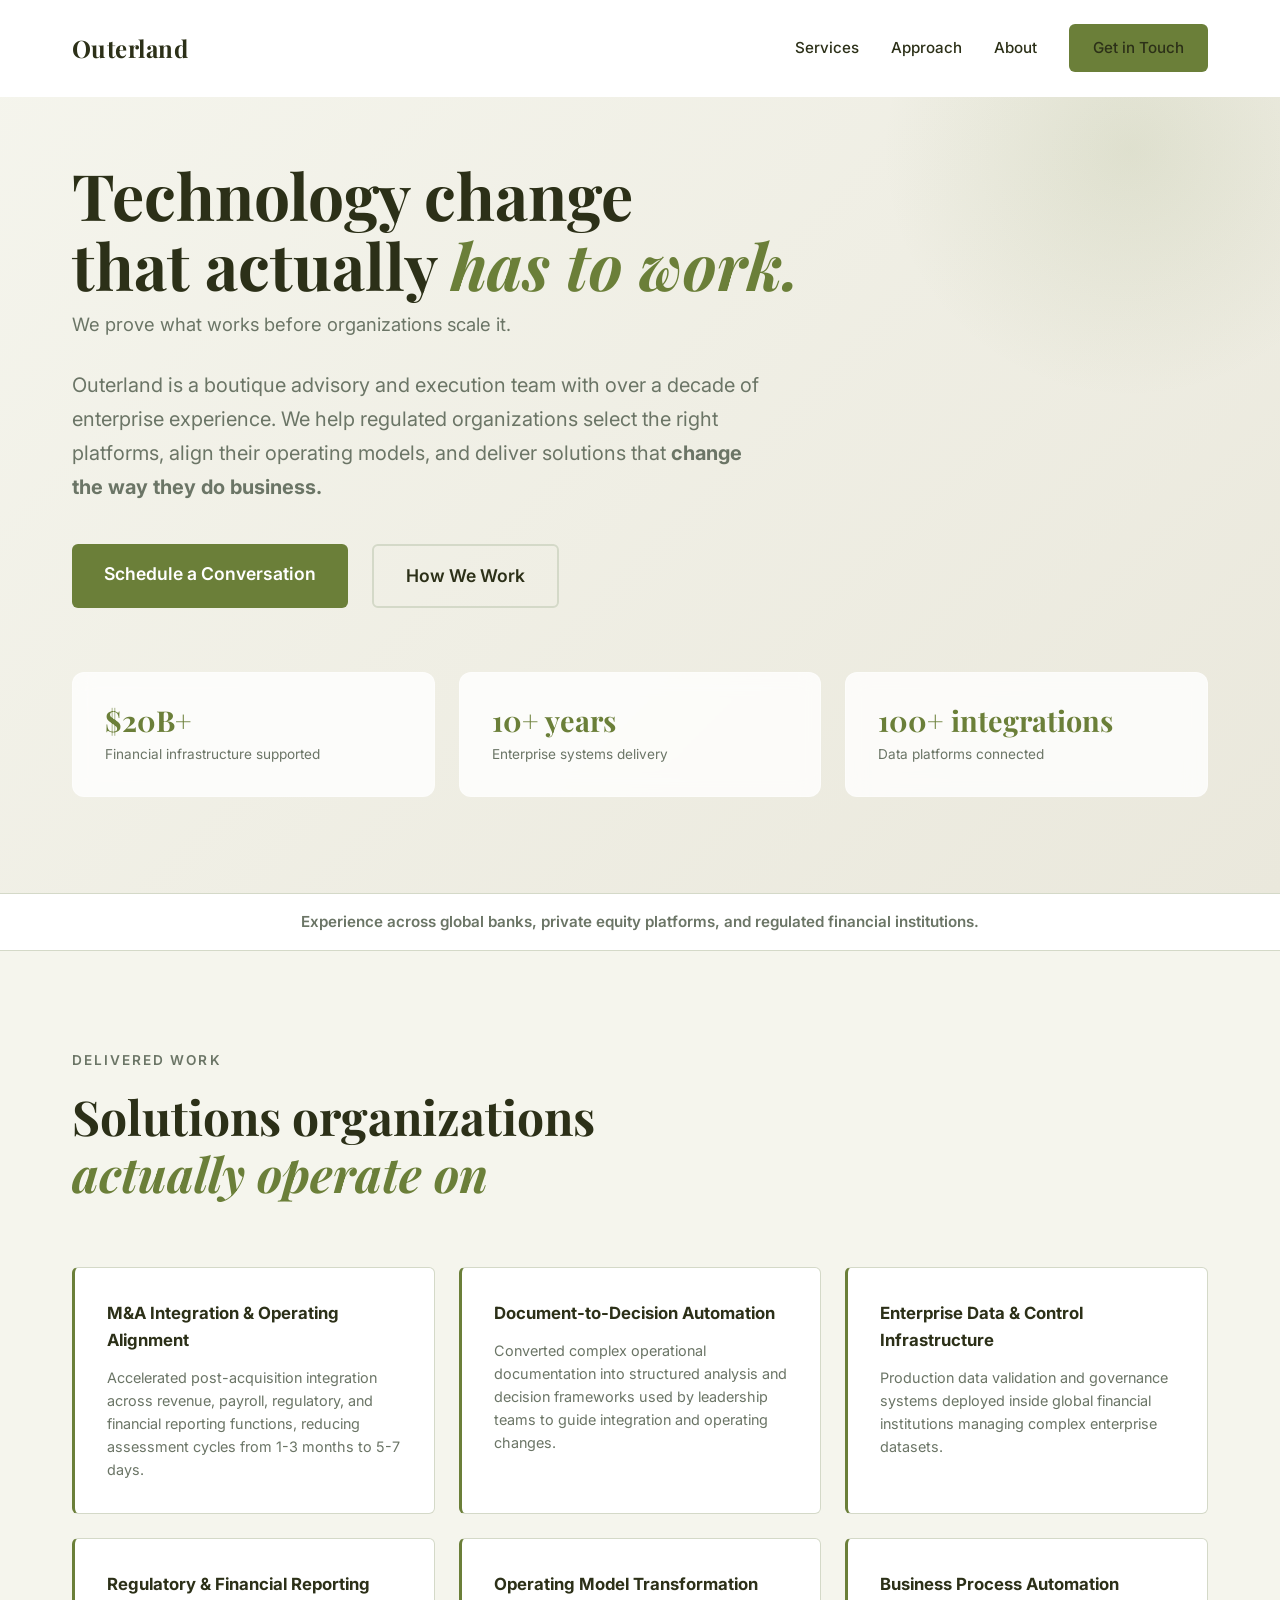
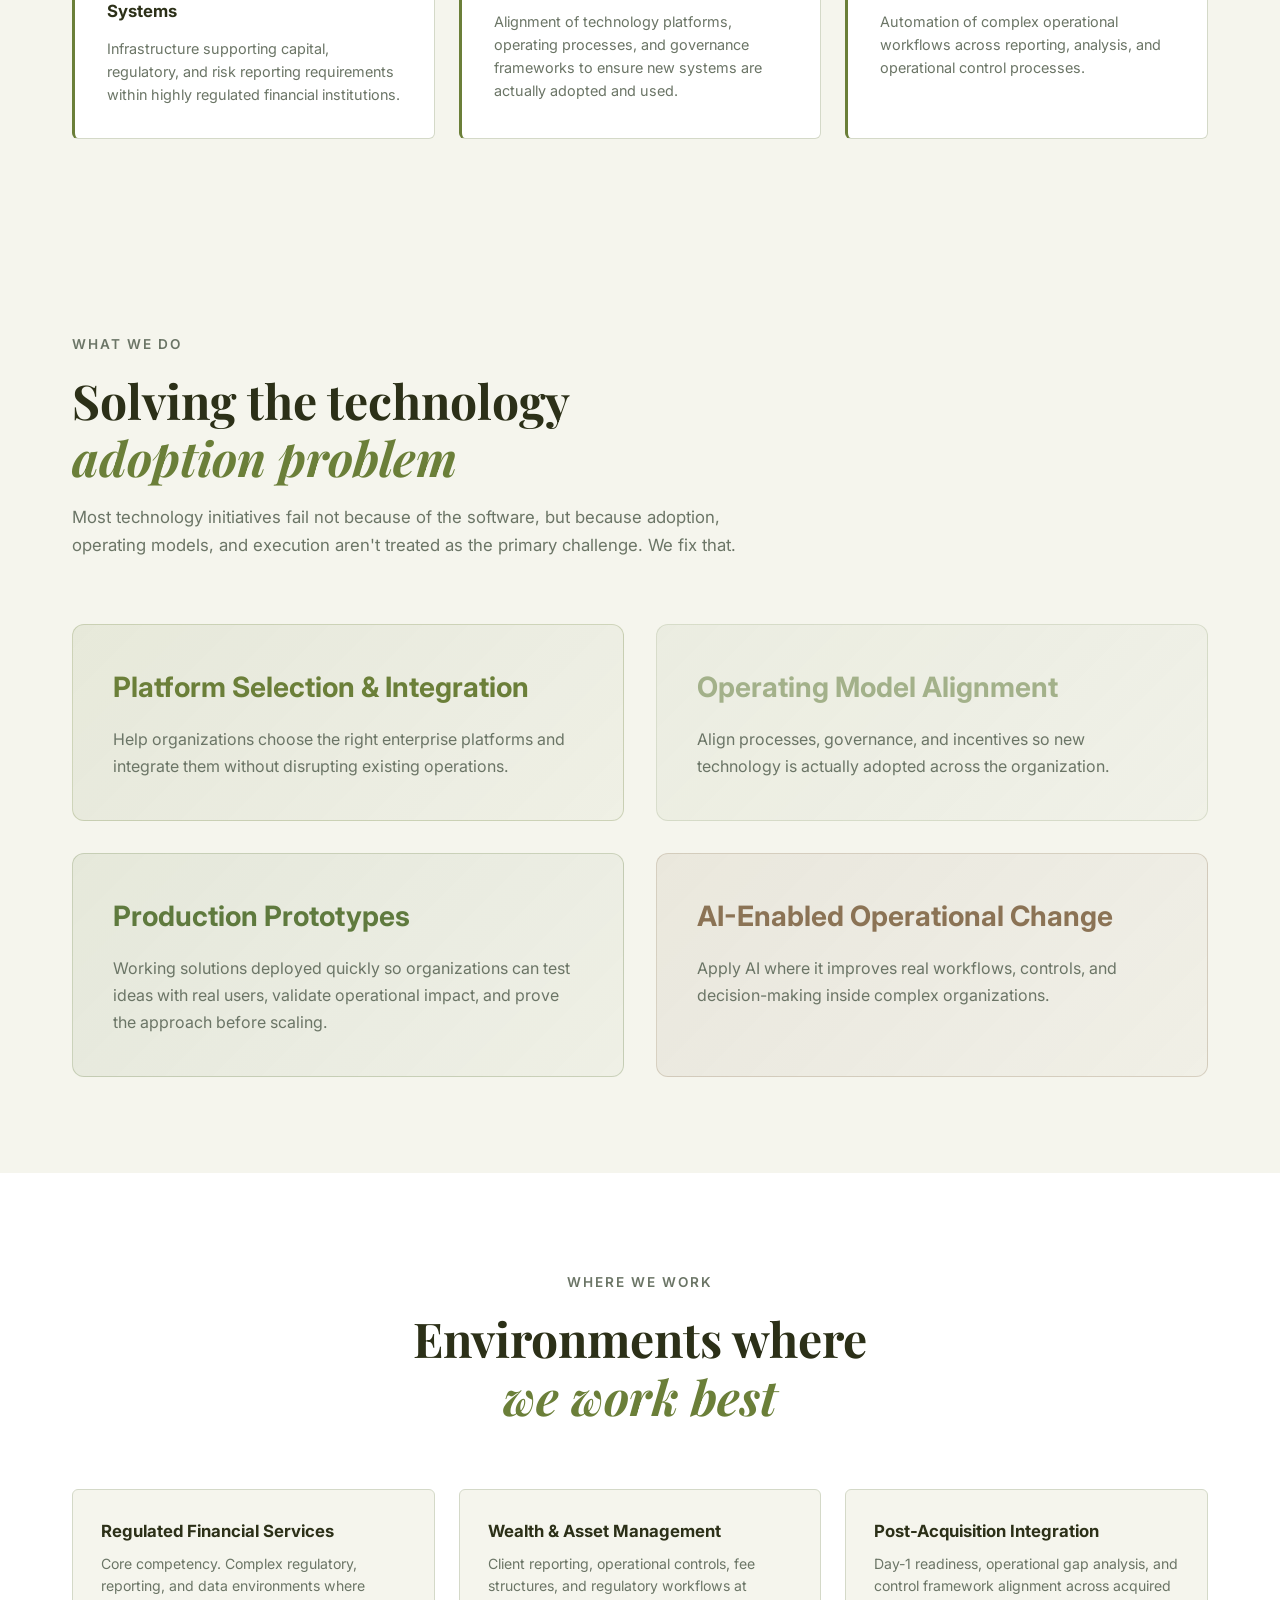
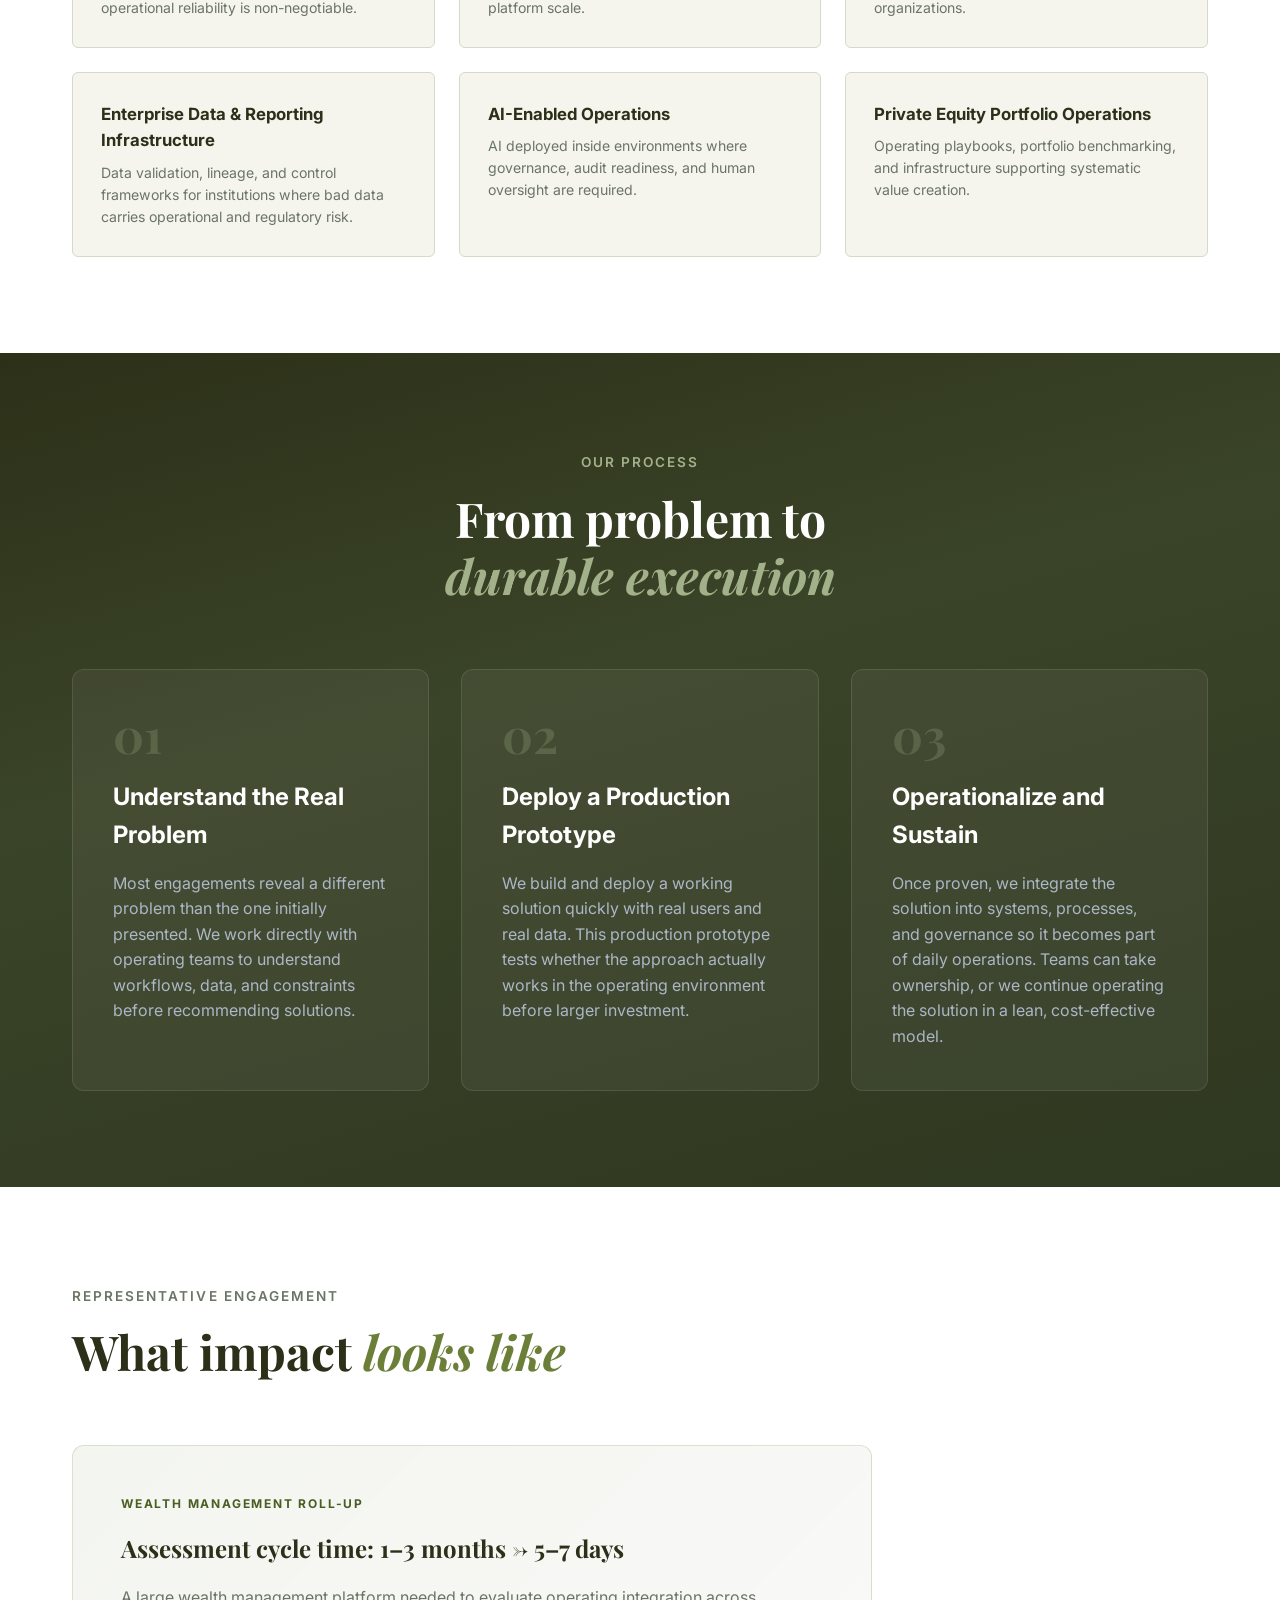
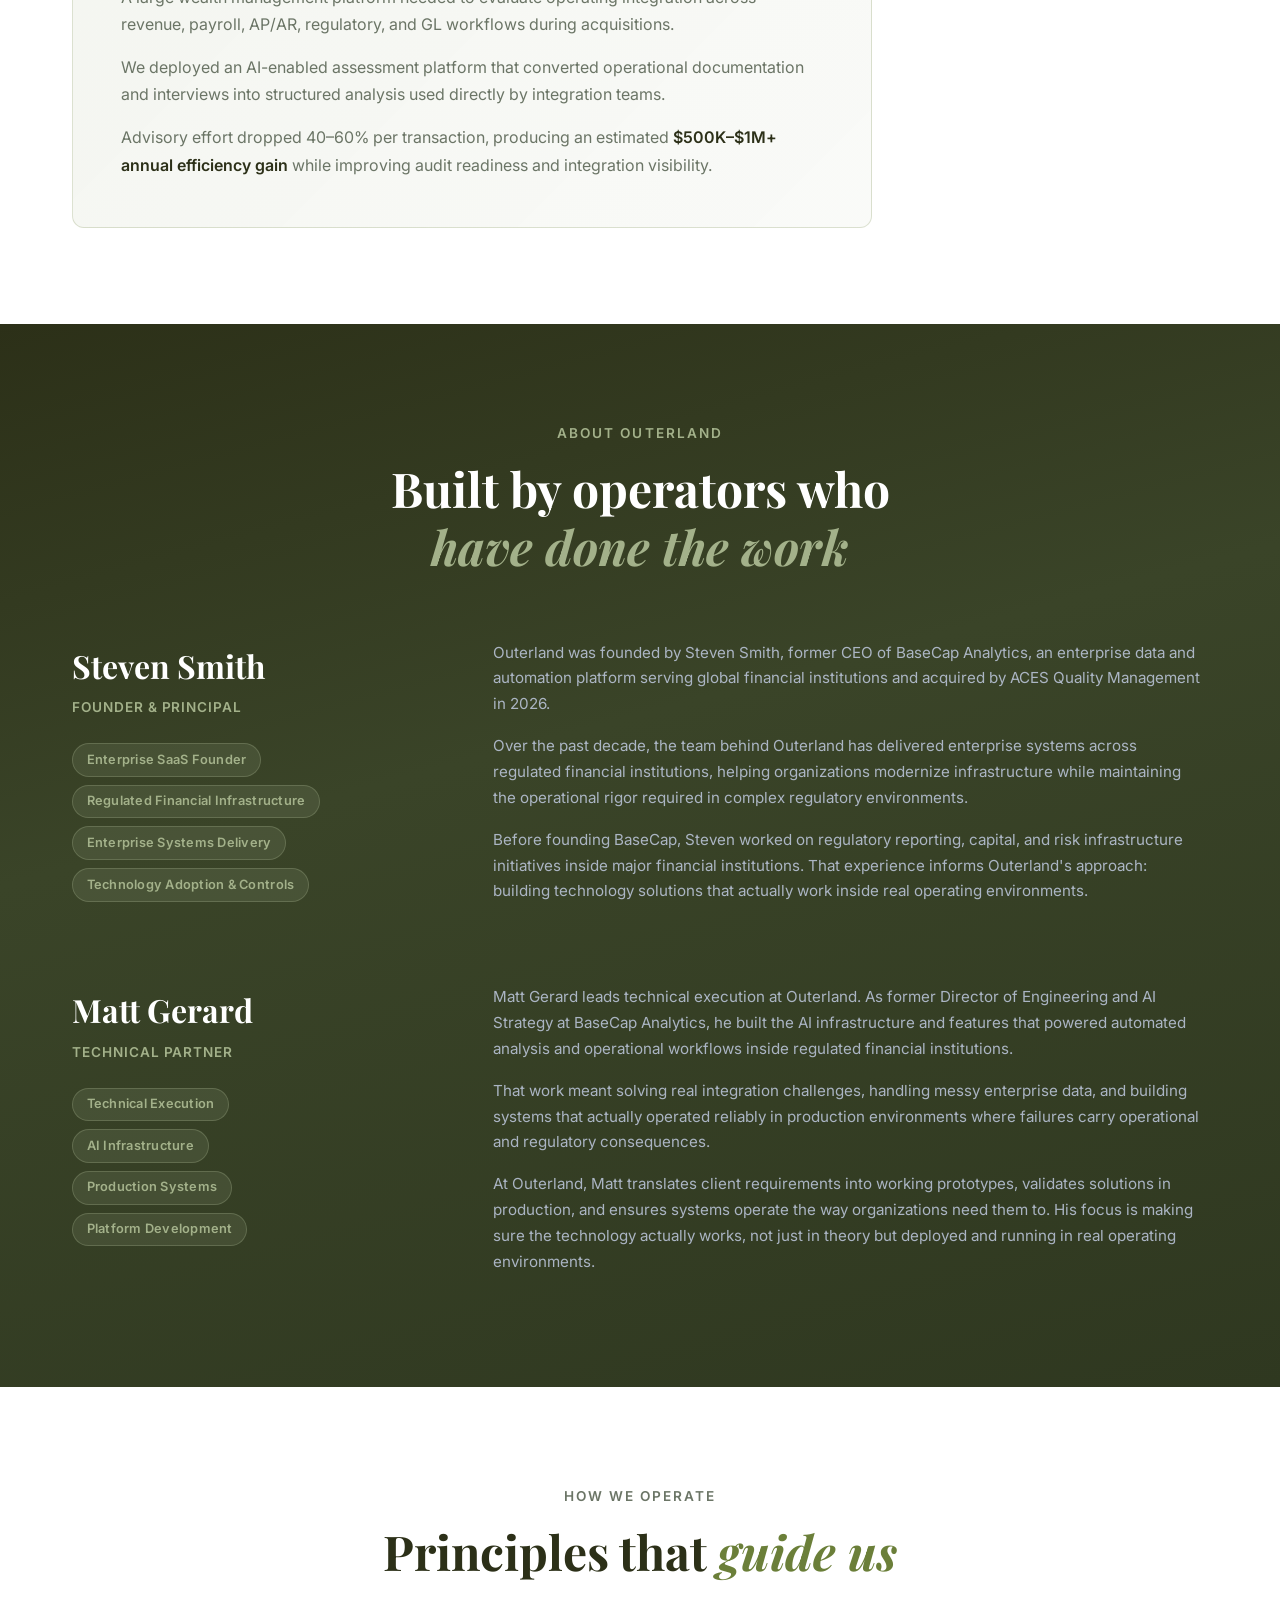
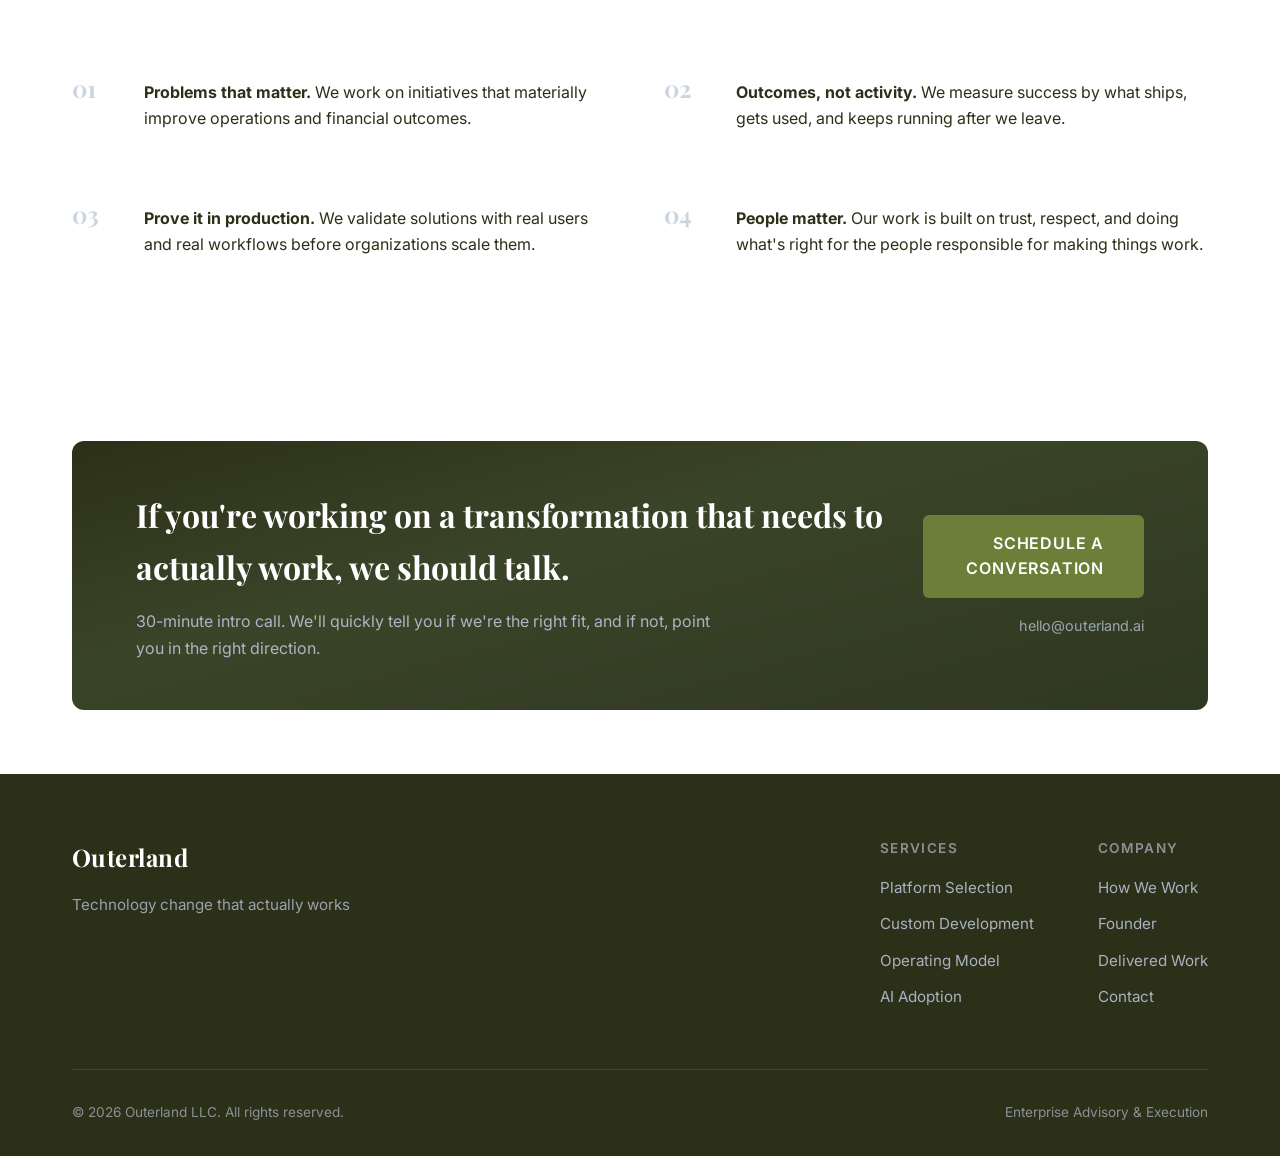
==== commit 68542c2f: "Add Matt Gerard bio and remove em dashes - Add Matt Gerard's profile to About section as Technical P" ====
--- a/index.html
+++ b/index.html
@@ -3,7 +3,7 @@
 <head>
     <meta charset="UTF-8">
     <meta name="viewport" content="width=device-width, initial-scale=1.0">
-    <meta name="description" content="Outerland — the trusted team for technology change that actually has to work. Enterprise advisory and execution for regulated environments.">
+    <meta name="description" content="Outerland: the trusted team for technology change that actually has to work. Enterprise advisory and execution for regulated environments.">
     <title>Outerland | Technology Change That Works</title>
     <link rel="preconnect" href="https://fonts.googleapis.com">
     <link rel="preconnect" href="https://fonts.gstatic.com" crossorigin>
@@ -77,7 +77,7 @@
             <div class="outcomes-grid">
                 <div class="outcome-card">
                     <h4>M&amp;A Integration &amp; Operating Alignment</h4>
-                    <p>Accelerated post-acquisition integration across revenue, payroll, regulatory, and financial reporting functions — reducing assessment cycles from 1–3 months to 5–7 days.</p>
+                    <p>Accelerated post-acquisition integration across revenue, payroll, regulatory, and financial reporting functions, reducing assessment cycles from 1-3 months to 5-7 days.</p>
                 </div>
                 <div class="outcome-card">
                     <h4>Document-to-Decision Automation</h4>
@@ -109,7 +109,7 @@
             <div class="section-header">
                 <span class="section-tag">What We Do</span>
                 <h2>Solving the technology<br><em>adoption problem</em></h2>
-                <p class="section-intro">Most technology initiatives fail not because of the software — but because adoption, operating models, and execution aren't treated as the primary challenge. We fix that.</p>
+                <p class="section-intro">Most technology initiatives fail not because of the software, but because adoption, operating models, and execution aren't treated as the primary challenge. We fix that.</p>
             </div>
             <div class="services-grid">
                 <div class="service-card card-blue">
@@ -189,7 +189,7 @@
                 <div class="step-card">
                     <div class="step-number">03</div>
                     <h4>Operationalize and Sustain</h4>
-                    <p>Once proven, we integrate the solution into systems, processes, and governance so it becomes part of daily operations. Teams can take ownership — or we continue operating the solution in a lean, cost-effective model.</p>
+                    <p>Once proven, we integrate the solution into systems, processes, and governance so it becomes part of daily operations. Teams can take ownership, or we continue operating the solution in a lean, cost-effective model.</p>
                 </div>
             </div>
         </div>
@@ -232,8 +232,26 @@
                 </div>
                 <div class="founder-bio">
                     <p>Outerland was founded by Steven Smith, former CEO of BaseCap Analytics, an enterprise data and automation platform serving global financial institutions and acquired by ACES Quality Management in 2026.</p>
-                    <p>Over the past decade, the team behind Outerland has delivered enterprise systems across regulated financial institutions — helping organizations modernize infrastructure while maintaining the operational rigor required in complex regulatory environments.</p>
+                    <p>Over the past decade, the team behind Outerland has delivered enterprise systems across regulated financial institutions, helping organizations modernize infrastructure while maintaining the operational rigor required in complex regulatory environments.</p>
                     <p>Before founding BaseCap, Steven worked on regulatory reporting, capital, and risk infrastructure initiatives inside major financial institutions. That experience informs Outerland's approach: building technology solutions that actually work inside real operating environments.</p>
+                </div>
+            </div>
+
+            <div class="founder-card" style="margin-top: 4rem;">
+                <div class="founder-identity">
+                    <div class="founder-name">Matt Gerard</div>
+                    <div class="founder-title">Technical Partner</div>
+                    <div class="founder-credentials" style="flex-direction: column; align-items: flex-start;">
+                        <span class="credential">Technical Execution</span>
+                        <span class="credential">AI Infrastructure</span>
+                        <span class="credential">Production Systems</span>
+                        <span class="credential">Platform Development</span>
+                    </div>
+                </div>
+                <div class="founder-bio">
+                    <p>Matt Gerard leads technical execution at Outerland. As former Director of Engineering and AI Strategy at BaseCap Analytics, he built the AI infrastructure and features that powered automated analysis and operational workflows inside regulated financial institutions.</p>
+                    <p>That work meant solving real integration challenges, handling messy enterprise data, and building systems that actually operated reliably in production environments where failures carry operational and regulatory consequences.</p>
+                    <p>At Outerland, Matt translates client requirements into working prototypes, validates solutions in production, and ensures systems operate the way organizations need them to. His focus is making sure the technology actually works, not just in theory but deployed and running in real operating environments.</p>
                 </div>
             </div>
         </div>
@@ -273,7 +291,7 @@
             <div class="contact-card">
                 <div class="contact-content">
                     <h3>If you're working on a transformation that needs to actually work, we should talk.</h3>
-                    <p>30-minute intro call. We'll quickly tell you if we're the right fit — and if not, point you in the right direction.</p>
+                    <p>30-minute intro call. We'll quickly tell you if we're the right fit, and if not, point you in the right direction.</p>
                 </div>
                 <div class="contact-action">
                     <a href="mailto:hello@outerland.ai" class="btn-contact">Schedule a Conversation</a>
--- a/styles.css
+++ b/styles.css
@@ -996,23 +996,43 @@
     }
 
     .hero-stats {
-        grid-template-columns: 1fr;
+        grid-template-columns: repeat(3, 1fr);
     }
 
     .contact-card {
         flex-direction: column;
         text-align: center;
         gap: 2rem;
+        padding: 2.5rem;
     }
 
     .contact-action {
         text-align: center;
+    }
+
+    .intelligence-content {
+        grid-template-columns: 1fr;
     }
 }
 
 @media (max-width: 767px) {
     .nav-links {
         display: none;
+        flex-direction: column;
+        position: absolute;
+        top: 100%;
+        left: 0;
+        right: 0;
+        background: var(--color-white);
+        padding: 1.5rem 2rem;
+        border-bottom: 1px solid var(--color-border);
+        box-shadow: 0 4px 12px rgba(0, 0, 0, 0.08);
+        gap: 1.25rem;
+        z-index: 999;
+    }
+
+    .nav-links.active {
+        display: flex;
     }
 
     .mobile-menu-toggle {
@@ -1024,23 +1044,100 @@
     }
 
     .hero h1 {
-        font-size: 2.25rem;
+        font-size: 2rem;
+    }
+
+    .hero-subline {
+        font-size: 1rem;
     }
 
     .hero-subtitle {
-        font-size: 1.1rem;
+        font-size: 1rem;
     }
 
     .hero-cta {
         flex-direction: column;
     }
 
+    .hero-cta .btn-primary-large,
+    .hero-cta .btn-secondary {
+        width: 100%;
+        text-align: center;
+        box-sizing: border-box;
+    }
+
+    .hero-stats {
+        grid-template-columns: 1fr;
+        gap: 1rem;
+    }
+
+    .stat-card {
+        padding: 1.5rem;
+    }
+
     section {
-        padding: 4rem 0;
+        padding: 3.5rem 0;
+    }
+
+    .section-header {
+        margin-bottom: 2.5rem;
     }
 
     .section-header h2 {
-        font-size: 2rem;
+        font-size: 1.75rem;
+    }
+
+    .services-grid {
+        grid-template-columns: 1fr;
+    }
+
+    .service-card {
+        padding: 2rem;
+    }
+
+    .step-card {
+        padding: 2rem;
+    }
+
+    .outcomes-grid,
+    .focus-grid {
+        grid-template-columns: 1fr;
+    }
+
+    .outcome-card {
+        padding: 1.5rem;
+    }
+
+    .focus-card {
+        padding: 1.5rem;
+    }
+
+    .example-card {
+        padding: 2rem;
+    }
+
+    .example-card h4 {
+        font-size: 1.2rem;
+    }
+
+    .contact-card {
+        padding: 2rem 1.5rem;
+    }
+
+    .btn-contact {
+        width: 100%;
+        text-align: center;
+        box-sizing: border-box;
+    }
+
+    .founder-card {
+        grid-template-columns: 1fr;
+        gap: 2rem;
+        margin-top: 2rem;
+    }
+
+    .founder-name {
+        font-size: 1.6rem;
     }
 
     .principles-grid {
@@ -1113,6 +1210,15 @@
     font-weight: 600;
     color: var(--color-text-light);
     white-space: nowrap;
+    max-width: 100%;
+}
+
+@media (max-width: 767px) {
+    .credibility-statement {
+        white-space: normal;
+        text-align: center;
+        line-height: 1.6;
+    }
 }
 
 /* Outcomes credibility line */
@@ -1376,8 +1482,7 @@
 /* Responsive updates for new sections */
 @media (max-width: 991px) {
     .outcomes-grid,
-    .focus-grid,
-    .example-grid {
+    .focus-grid {
         grid-template-columns: repeat(2, 1fr);
     }
 
@@ -1385,26 +1490,48 @@
         grid-template-columns: repeat(3, 1fr);
         gap: 2rem 1.5rem;
     }
+}
+
+/* iPhone / small mobile overrides — must come after all 991px blocks */
+@media (max-width: 767px) {
+    .container {
+        padding: 0 1.25rem;
+    }
+
+    .outcomes-grid,
+    .focus-grid {
+        grid-template-columns: 1fr;
+    }
+
+    .metrics-grid {
+        grid-template-columns: repeat(2, 1fr);
+        gap: 1.5rem 1rem;
+    }
+
+    .process-steps {
+        grid-template-columns: 1fr;
+        gap: 1.25rem;
+    }
+
+    .tiers-grid,
+    .markets-grid,
+    .engagements-list {
+        grid-template-columns: 1fr;
+    }
 
     .founder-card {
         grid-template-columns: 1fr;
         gap: 2rem;
-    }
-}
-
-@media (max-width: 767px) {
-    .outcomes-grid,
-    .focus-grid,
-    .example-grid,
-    .engagements-list {
+        margin-top: 2rem;
+    }
+
+    .intelligence-content {
         grid-template-columns: 1fr;
-    }
-
-    .metrics-grid {
-        grid-template-columns: repeat(2, 1fr);
-    }
-
-    .credibility-names {
-        font-size: 0.9rem;
-    }
-}
+        gap: 2rem;
+    }
+
+    .ps-grid {
+        grid-template-columns: 1fr;
+        gap: 2rem;
+    }
+}
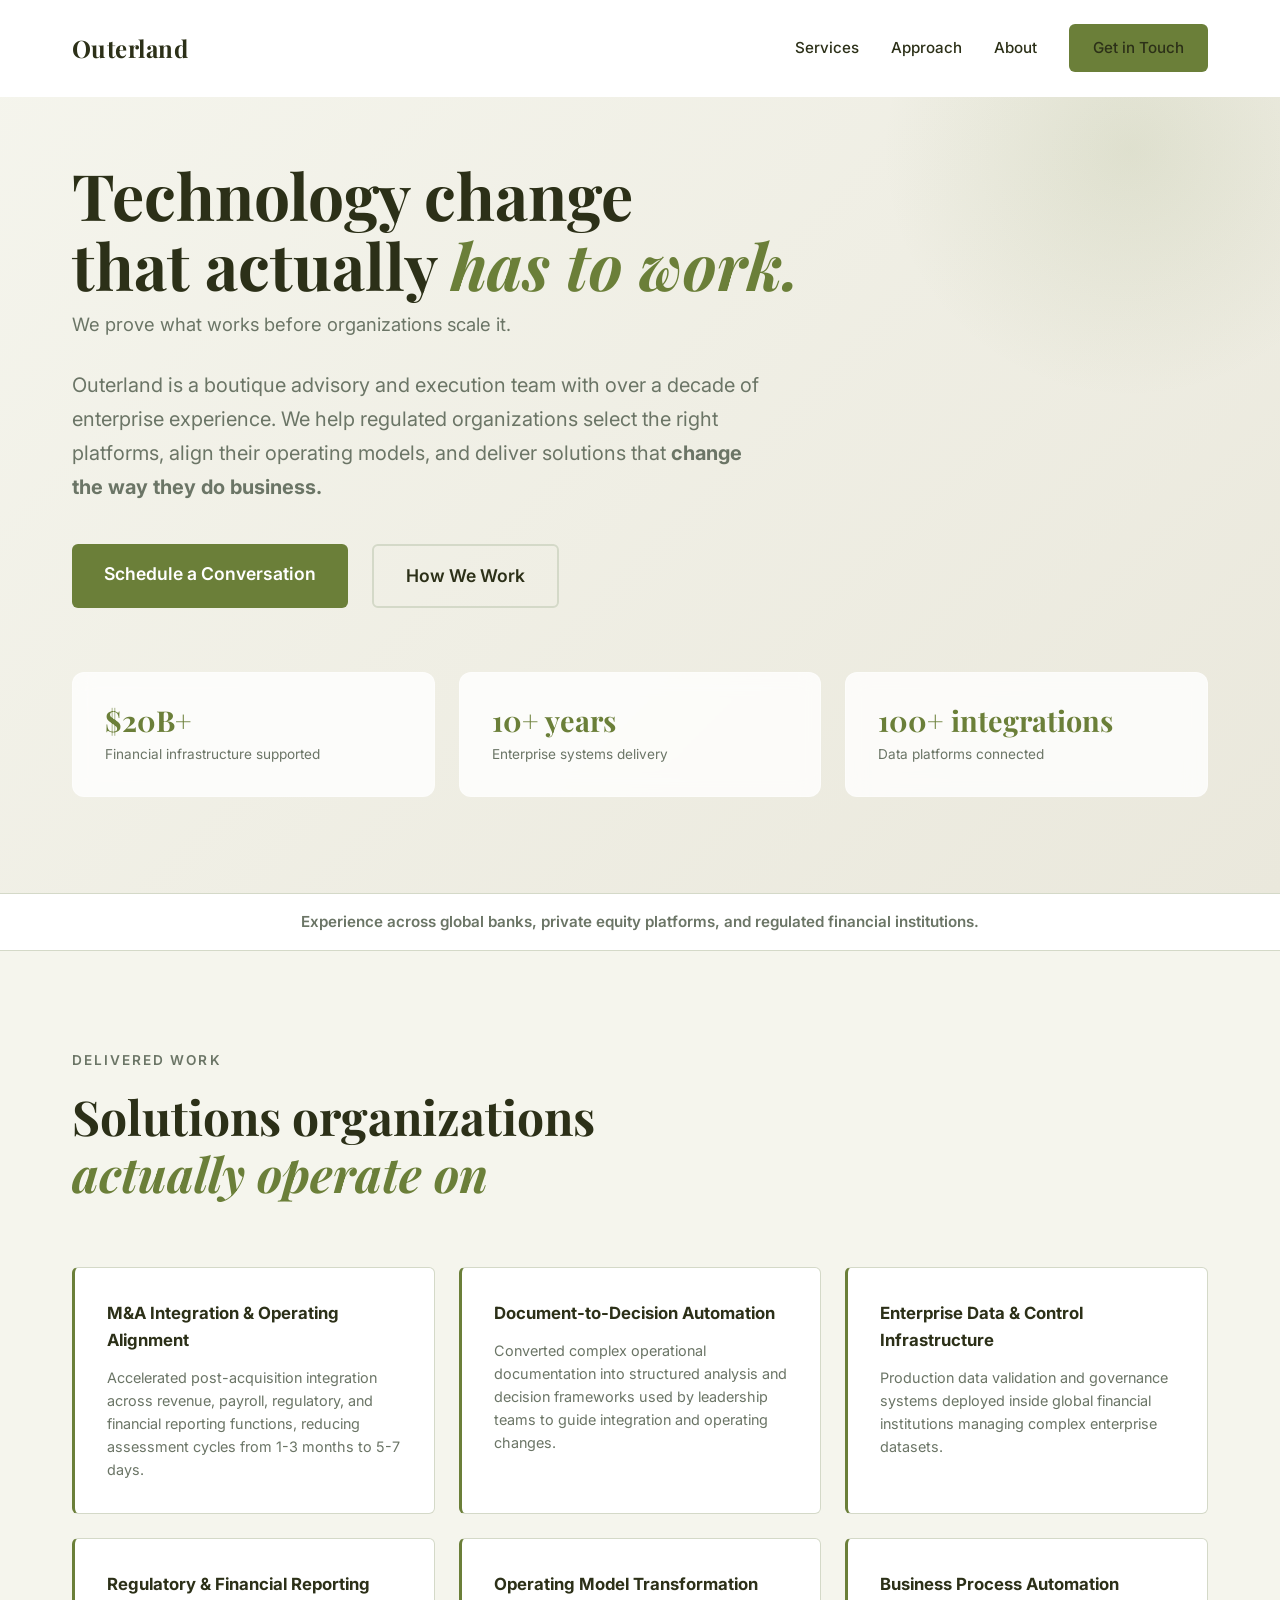
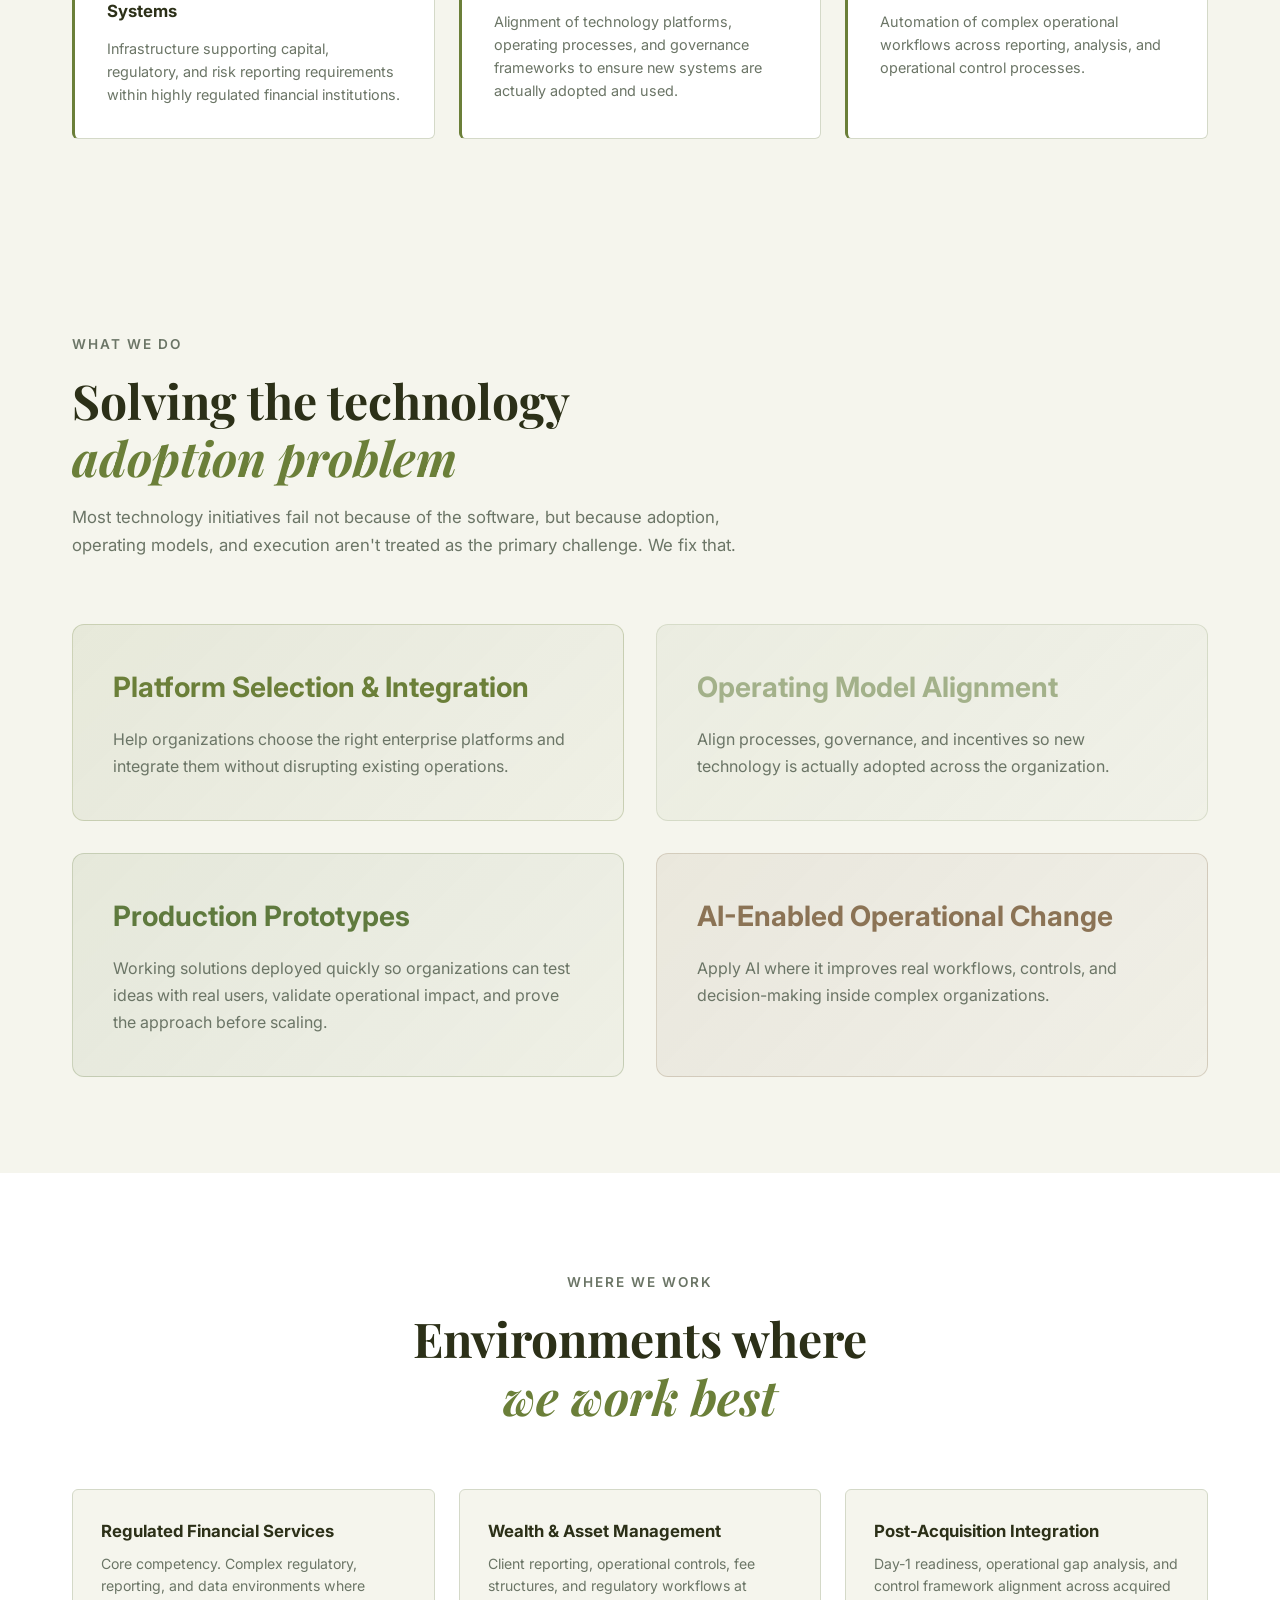
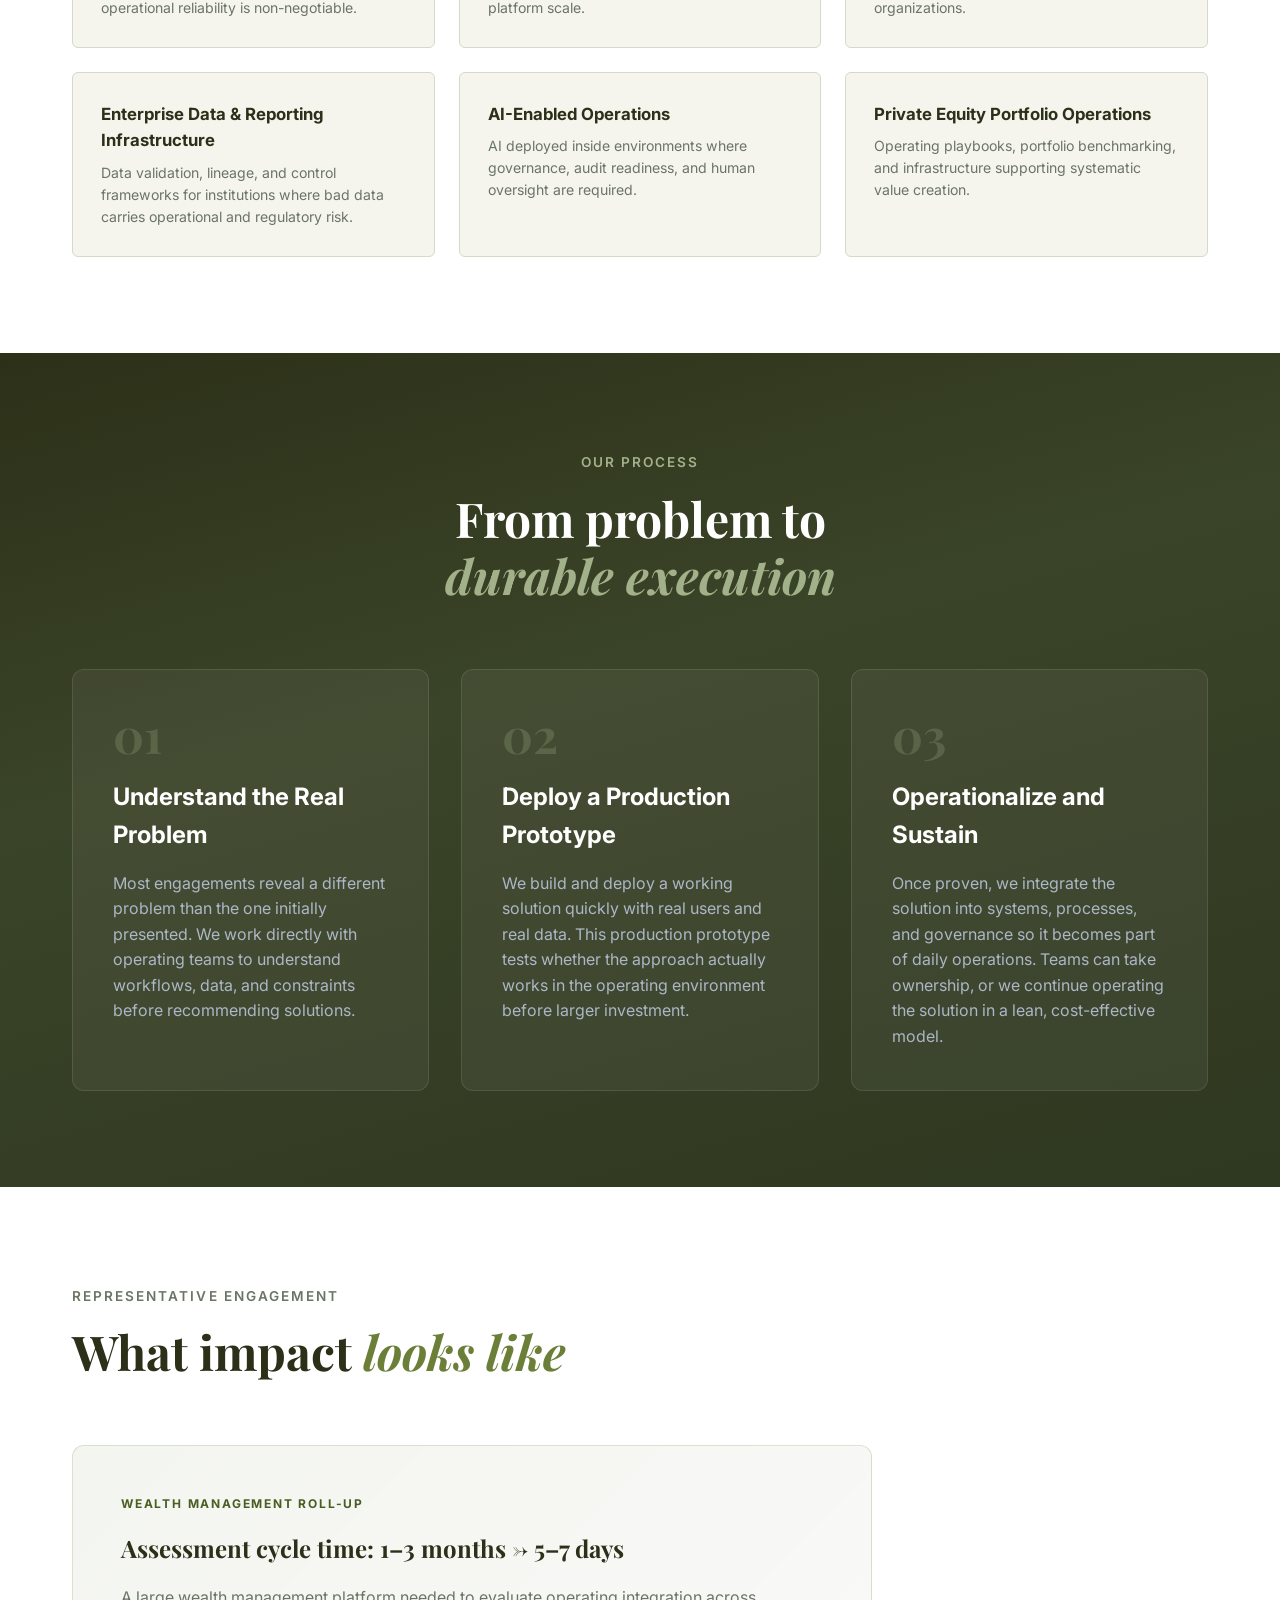
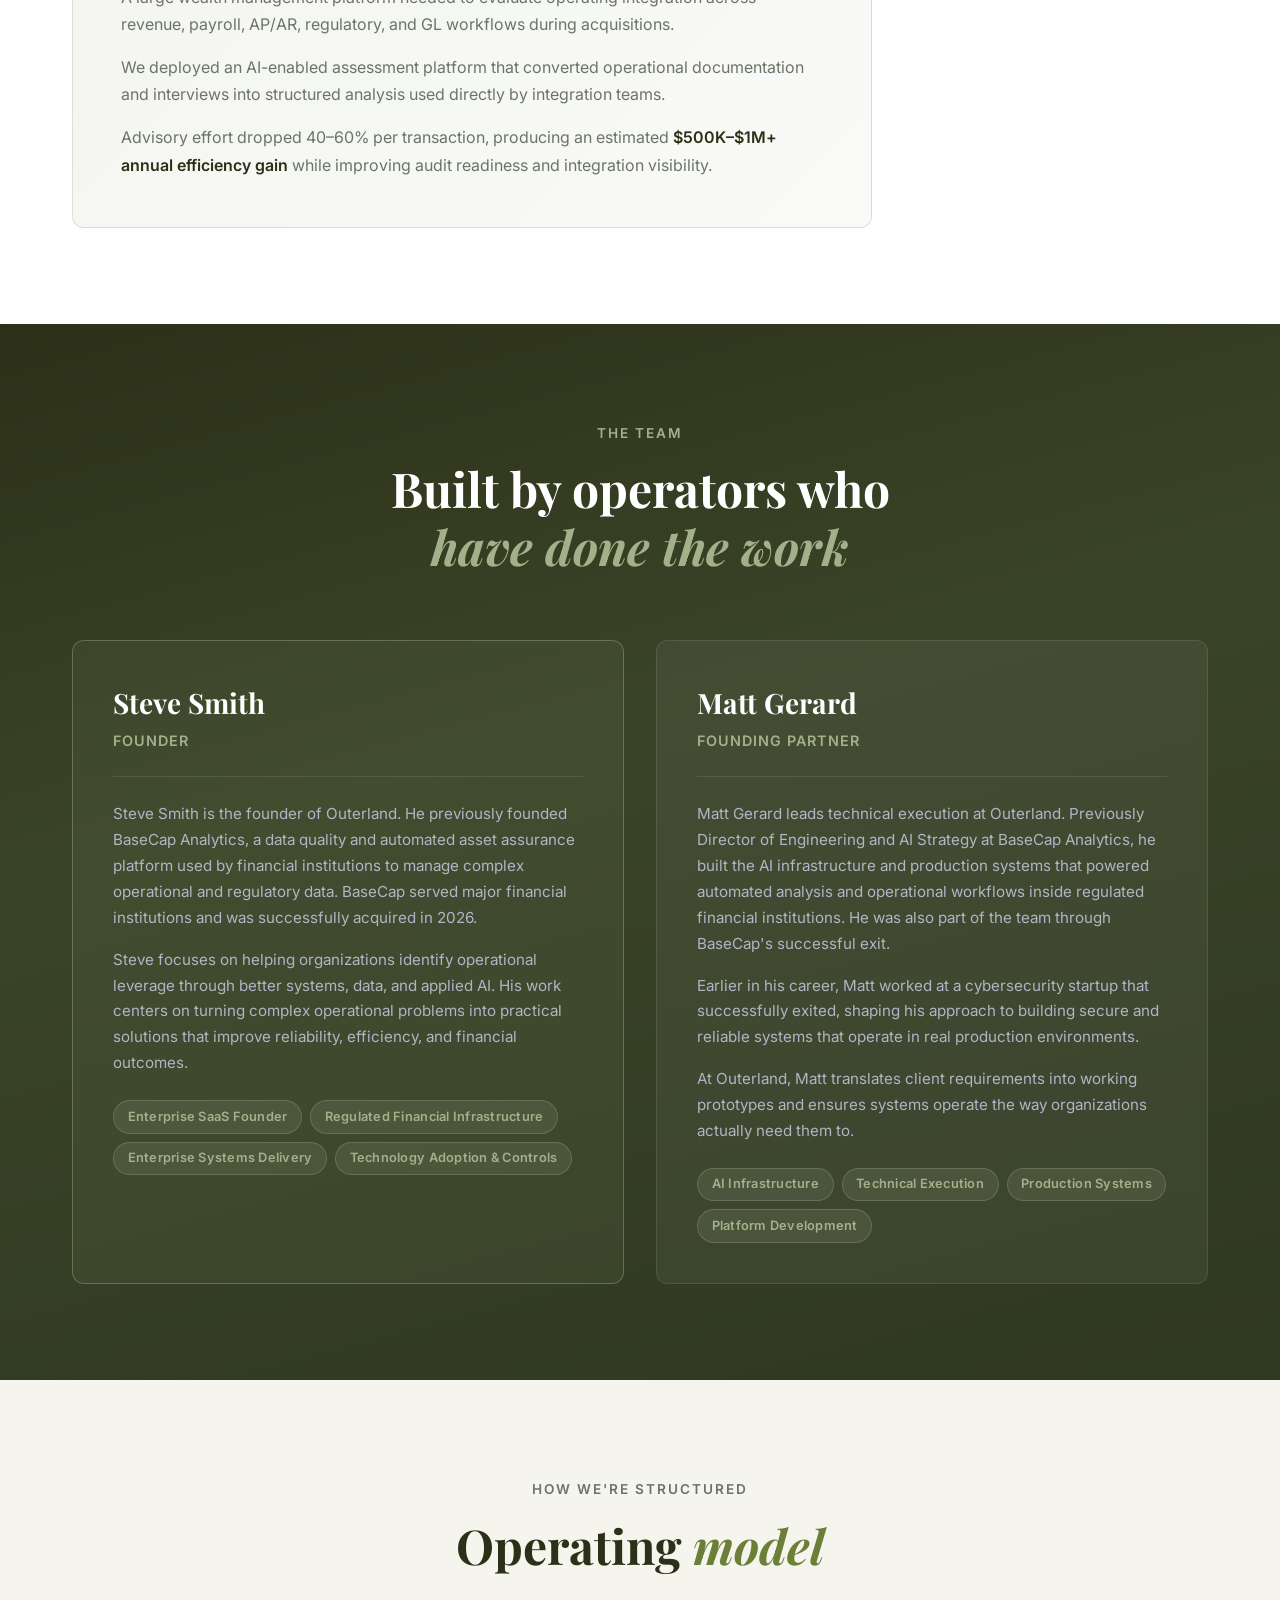
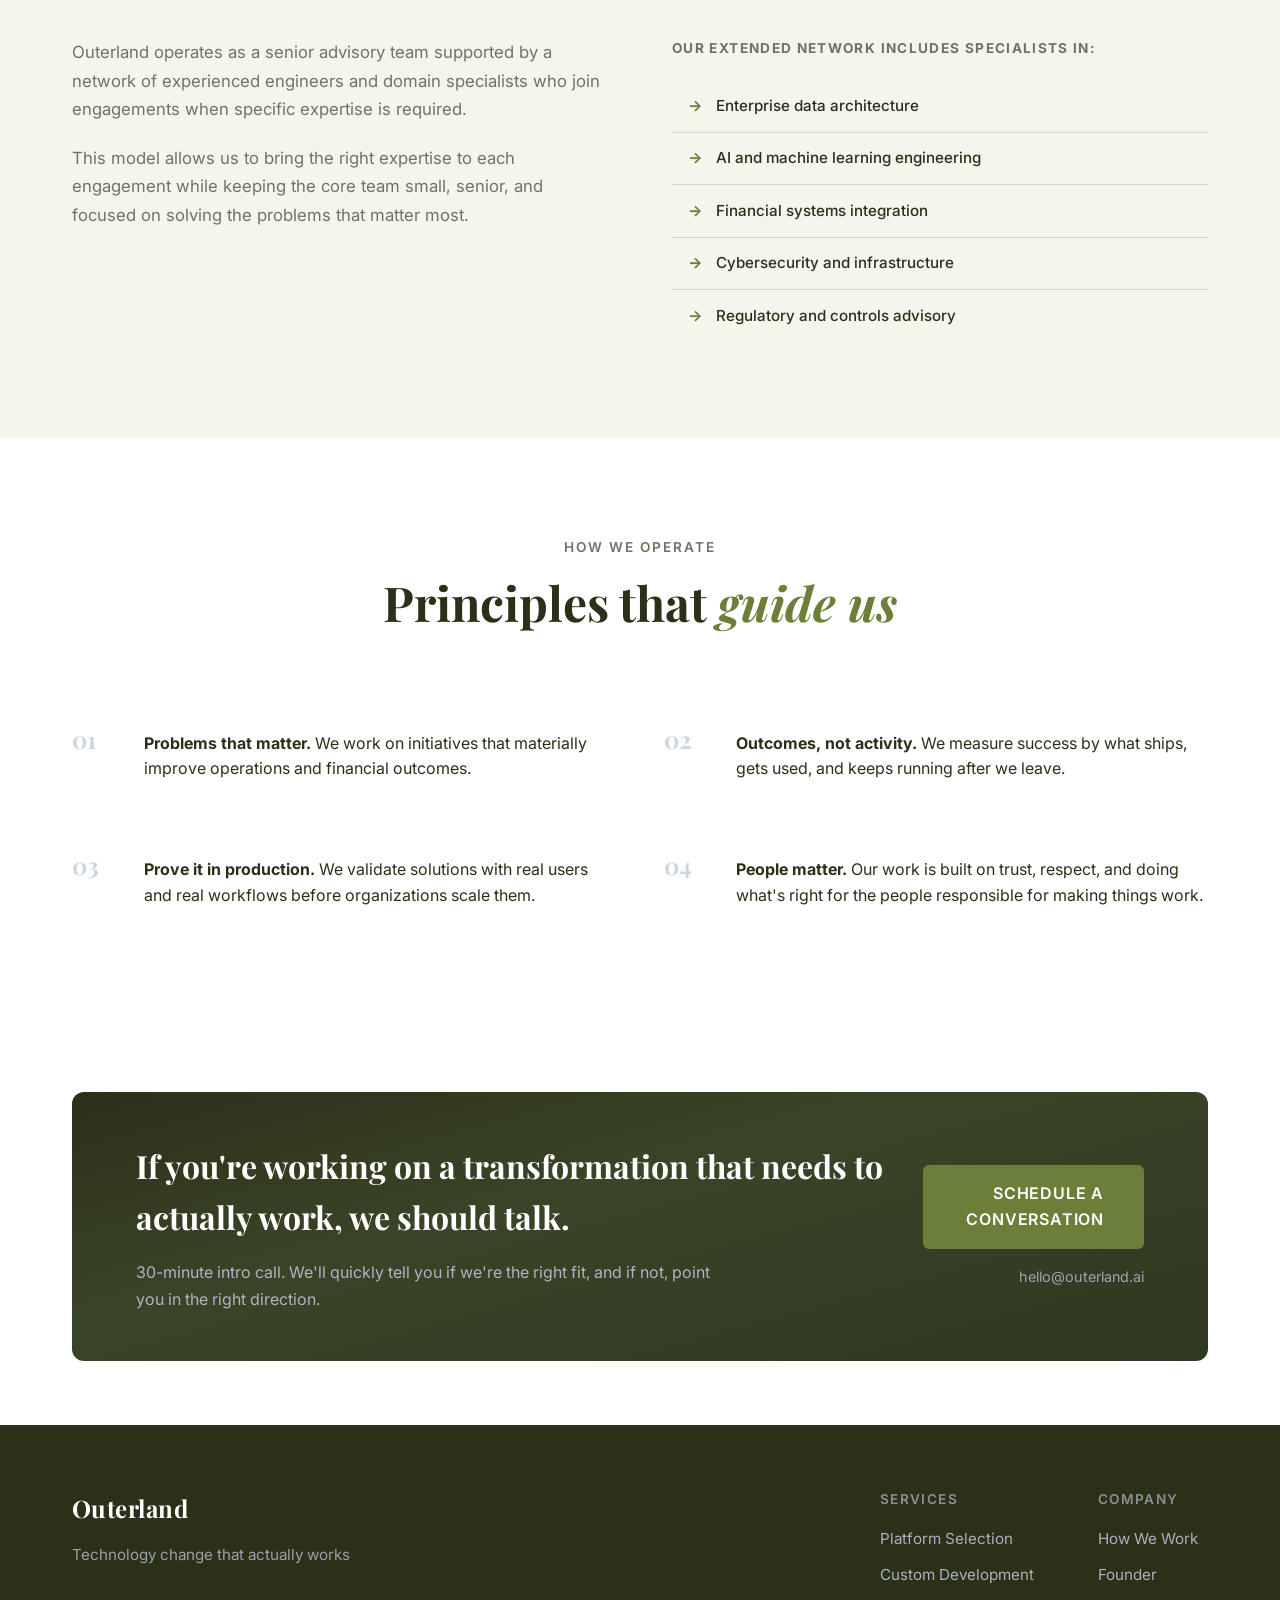
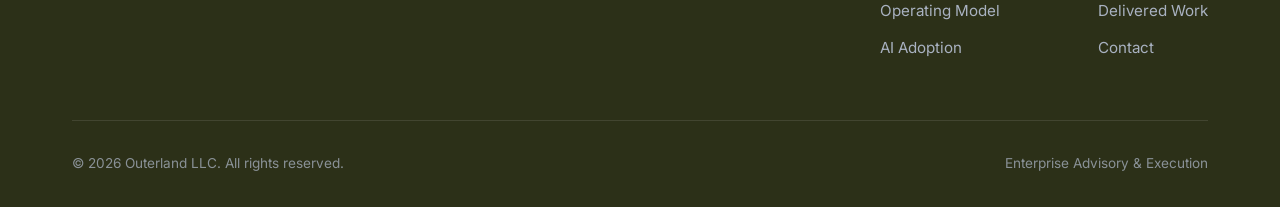
==== commit 1fd7781b: "Add Matt Gerard as Founding Partner, add Operating Model section, clean up em-dashes - Replaced sing" ====
--- a/index.html
+++ b/index.html
@@ -212,46 +212,72 @@
         </div>
     </section>
 
-    <!-- Founder -->
-    <section id="founder" class="founder">
-        <div class="container">
-            <div class="section-header centered">
-                <span class="section-tag">About Outerland</span>
+    <!-- Team / Principals -->
+    <section id="founder" class="team">
+        <div class="container">
+            <div class="section-header centered">
+                <span class="section-tag">The Team</span>
                 <h2>Built by operators who<br><em>have done the work</em></h2>
             </div>
-            <div class="founder-card">
-                <div class="founder-identity">
-                    <div class="founder-name">Steven Smith</div>
-                    <div class="founder-title">Founder &amp; Principal</div>
-                    <div class="founder-credentials">
+            <div class="team-grid">
+                <div class="team-card featured">
+                    <div class="team-card-header">
+                        <div class="team-name">Steve Smith</div>
+                        <div class="team-title">Founder</div>
+                    </div>
+                    <div class="team-bio">
+                        <p>Steve Smith is the founder of Outerland. He previously founded BaseCap Analytics, a data quality and automated asset assurance platform used by financial institutions to manage complex operational and regulatory data. BaseCap served major financial institutions and was successfully acquired in 2026.</p>
+                        <p>Steve focuses on helping organizations identify operational leverage through better systems, data, and applied AI. His work centers on turning complex operational problems into practical solutions that improve reliability, efficiency, and financial outcomes.</p>
+                    </div>
+                    <div class="team-credentials">
                         <span class="credential">Enterprise SaaS Founder</span>
                         <span class="credential">Regulated Financial Infrastructure</span>
                         <span class="credential">Enterprise Systems Delivery</span>
                         <span class="credential">Technology Adoption &amp; Controls</span>
                     </div>
                 </div>
-                <div class="founder-bio">
-                    <p>Outerland was founded by Steven Smith, former CEO of BaseCap Analytics, an enterprise data and automation platform serving global financial institutions and acquired by ACES Quality Management in 2026.</p>
-                    <p>Over the past decade, the team behind Outerland has delivered enterprise systems across regulated financial institutions, helping organizations modernize infrastructure while maintaining the operational rigor required in complex regulatory environments.</p>
-                    <p>Before founding BaseCap, Steven worked on regulatory reporting, capital, and risk infrastructure initiatives inside major financial institutions. That experience informs Outerland's approach: building technology solutions that actually work inside real operating environments.</p>
-                </div>
-            </div>
-
-            <div class="founder-card" style="margin-top: 4rem;">
-                <div class="founder-identity">
-                    <div class="founder-name">Matt Gerard</div>
-                    <div class="founder-title">Technical Partner</div>
-                    <div class="founder-credentials" style="flex-direction: column; align-items: flex-start;">
+                <div class="team-card">
+                    <div class="team-card-header">
+                        <div class="team-name">Matt Gerard</div>
+                        <div class="team-title">Founding Partner</div>
+                    </div>
+                    <div class="team-bio">
+                        <p>Matt Gerard leads technical execution at Outerland. Previously Director of Engineering and AI Strategy at BaseCap Analytics, he built the AI infrastructure and production systems that powered automated analysis and operational workflows inside regulated financial institutions. He was also part of the team through BaseCap's successful exit.</p>
+                        <p>Earlier in his career, Matt worked at a cybersecurity startup that successfully exited, shaping his approach to building secure and reliable systems that operate in real production environments.</p>
+                        <p>At Outerland, Matt translates client requirements into working prototypes and ensures systems operate the way organizations actually need them to.</p>
+                    </div>
+                    <div class="team-credentials">
+                        <span class="credential">AI Infrastructure</span>
                         <span class="credential">Technical Execution</span>
-                        <span class="credential">AI Infrastructure</span>
                         <span class="credential">Production Systems</span>
                         <span class="credential">Platform Development</span>
                     </div>
                 </div>
-                <div class="founder-bio">
-                    <p>Matt Gerard leads technical execution at Outerland. As former Director of Engineering and AI Strategy at BaseCap Analytics, he built the AI infrastructure and features that powered automated analysis and operational workflows inside regulated financial institutions.</p>
-                    <p>That work meant solving real integration challenges, handling messy enterprise data, and building systems that actually operated reliably in production environments where failures carry operational and regulatory consequences.</p>
-                    <p>At Outerland, Matt translates client requirements into working prototypes, validates solutions in production, and ensures systems operate the way organizations need them to. His focus is making sure the technology actually works, not just in theory but deployed and running in real operating environments.</p>
+            </div>
+        </div>
+    </section>
+
+    <!-- Operating Model -->
+    <section class="operating-model">
+        <div class="container">
+            <div class="section-header centered">
+                <span class="section-tag">How We're Structured</span>
+                <h2>Operating <em>model</em></h2>
+            </div>
+            <div class="operating-model-content">
+                <div class="operating-model-text">
+                    <p>Outerland operates as a senior advisory team supported by a network of experienced engineers and domain specialists who join engagements when specific expertise is required.</p>
+                    <p>This model allows us to bring the right expertise to each engagement while keeping the core team small, senior, and focused on solving the problems that matter most.</p>
+                </div>
+                <div class="operating-model-network">
+                    <div class="network-label">Our extended network includes specialists in:</div>
+                    <ul class="network-list">
+                        <li>Enterprise data architecture</li>
+                        <li>AI and machine learning engineering</li>
+                        <li>Financial systems integration</li>
+                        <li>Cybersecurity and infrastructure</li>
+                        <li>Regulatory and controls advisory</li>
+                    </ul>
                 </div>
             </div>
         </div>
--- a/styles.css
+++ b/styles.css
@@ -1490,6 +1490,65 @@
         grid-template-columns: repeat(3, 1fr);
         gap: 2rem 1.5rem;
     }
+
+    .operating-model-content {
+        grid-template-columns: 1fr;
+        gap: 2rem;
+    }
+}
+
+/* Operating Model Section */
+.operating-model {
+    background: var(--color-light);
+}
+
+.operating-model-content {
+    display: grid;
+    grid-template-columns: 1fr 1fr;
+    gap: 4rem;
+    align-items: start;
+}
+
+.operating-model-text p {
+    font-size: 1.05rem;
+    color: var(--color-text-light);
+    line-height: 1.7;
+    margin-bottom: 1.25rem;
+}
+
+.network-label {
+    font-size: 0.85rem;
+    text-transform: uppercase;
+    letter-spacing: 0.1em;
+    font-weight: 700;
+    color: var(--color-text-light);
+    margin-bottom: 1.25rem;
+}
+
+.network-list {
+    list-style: none;
+    padding: 0;
+}
+
+.network-list li {
+    padding: 0.85rem 1rem 0.85rem 2.75rem;
+    position: relative;
+    font-weight: 500;
+    color: var(--color-text);
+    border-bottom: 1px solid var(--color-border);
+    font-size: 0.95rem;
+}
+
+.network-list li:last-child {
+    border-bottom: none;
+}
+
+.network-list li::before {
+    content: '\2192';
+    position: absolute;
+    left: 1rem;
+    color: var(--color-primary);
+    font-weight: 700;
 }
 
 /* iPhone / small mobile overrides — must come after all 991px blocks */
@@ -1534,4 +1593,9 @@
         grid-template-columns: 1fr;
         gap: 2rem;
     }
-}
+
+    .operating-model-content {
+        grid-template-columns: 1fr;
+        gap: 2rem;
+    }
+}
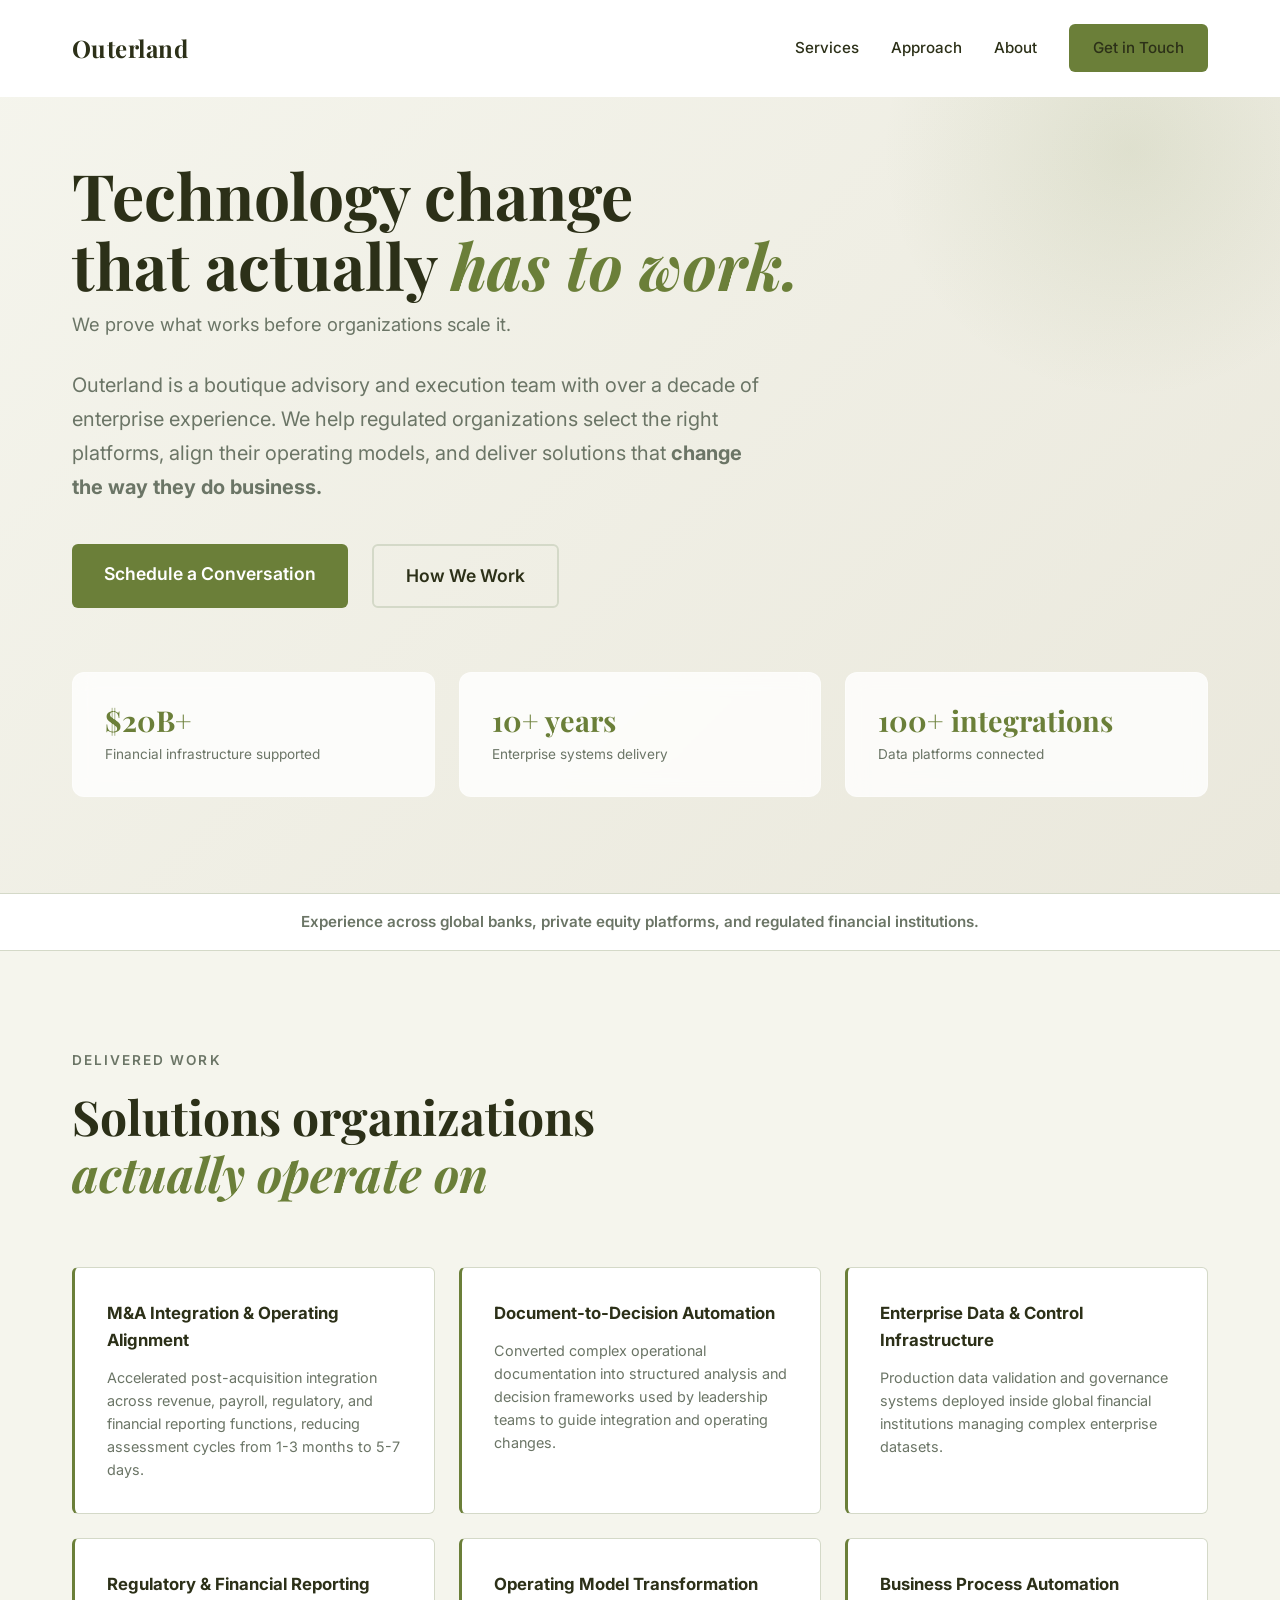
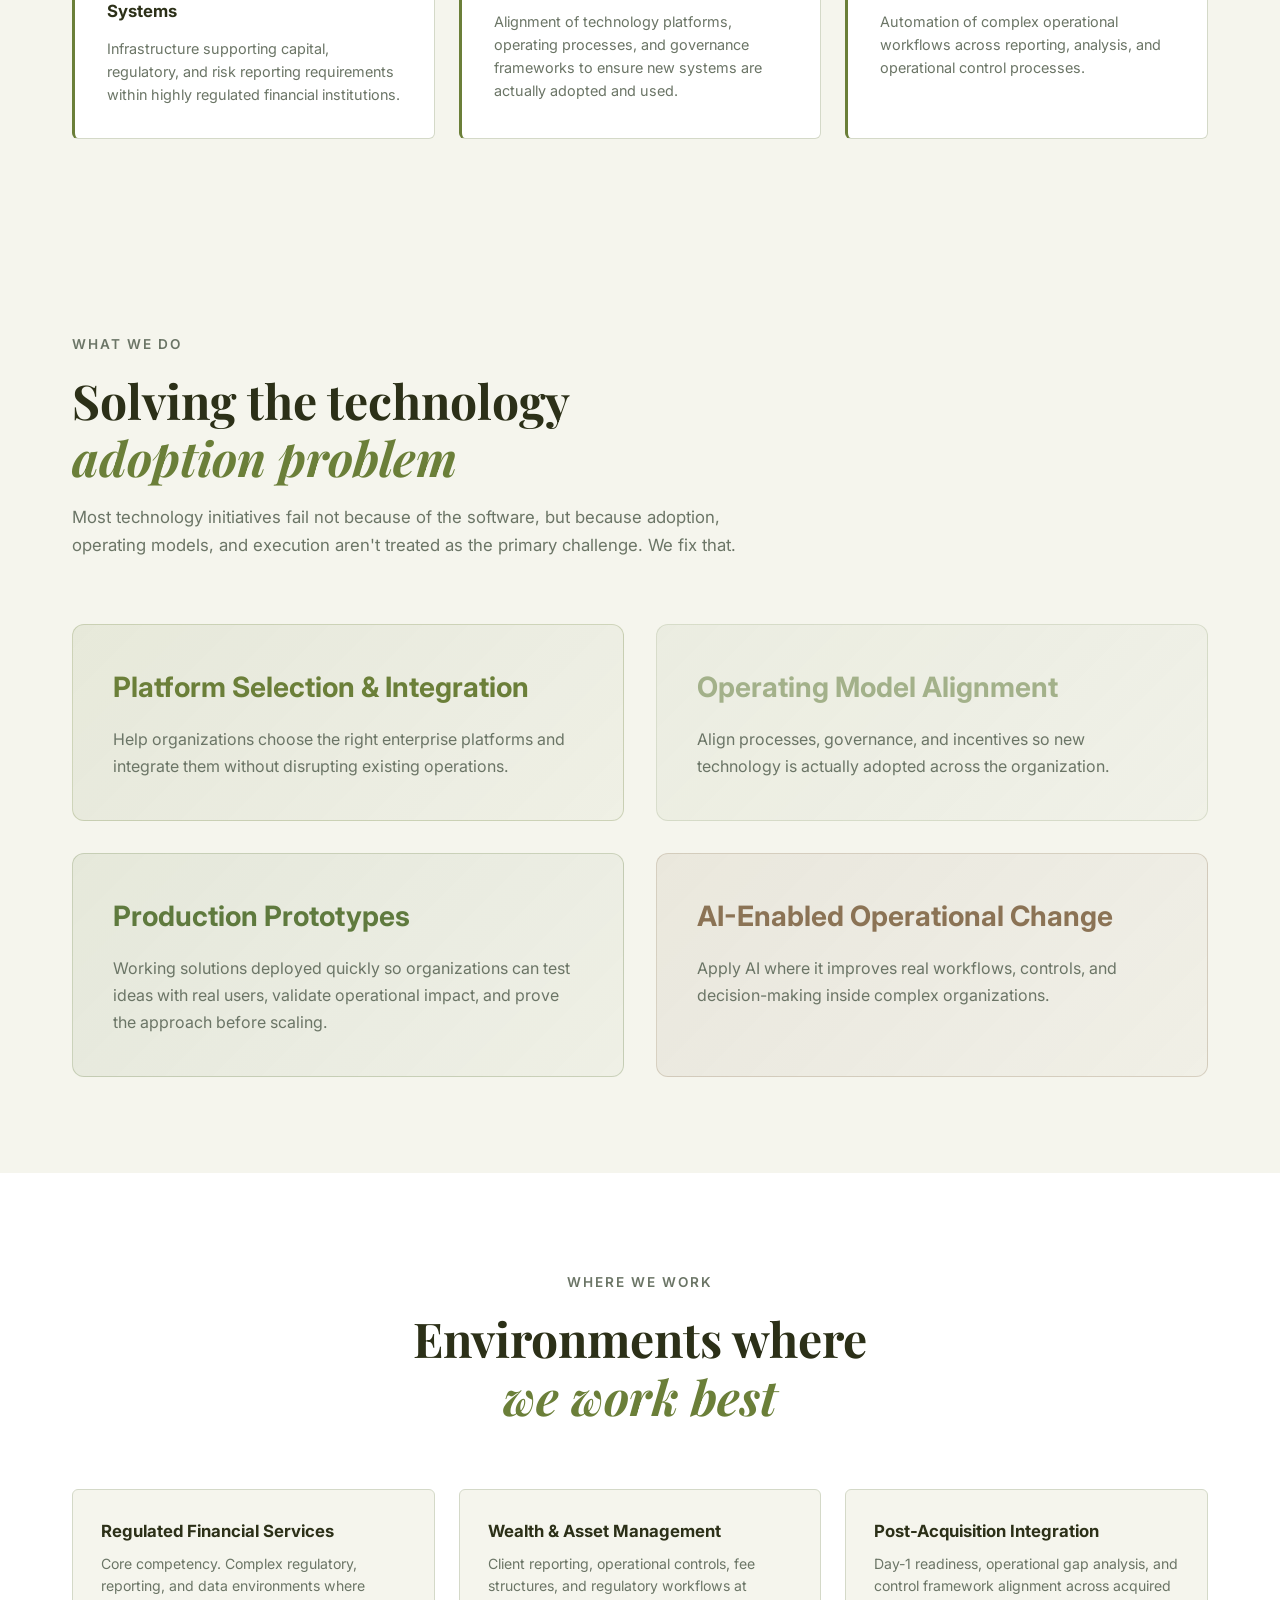
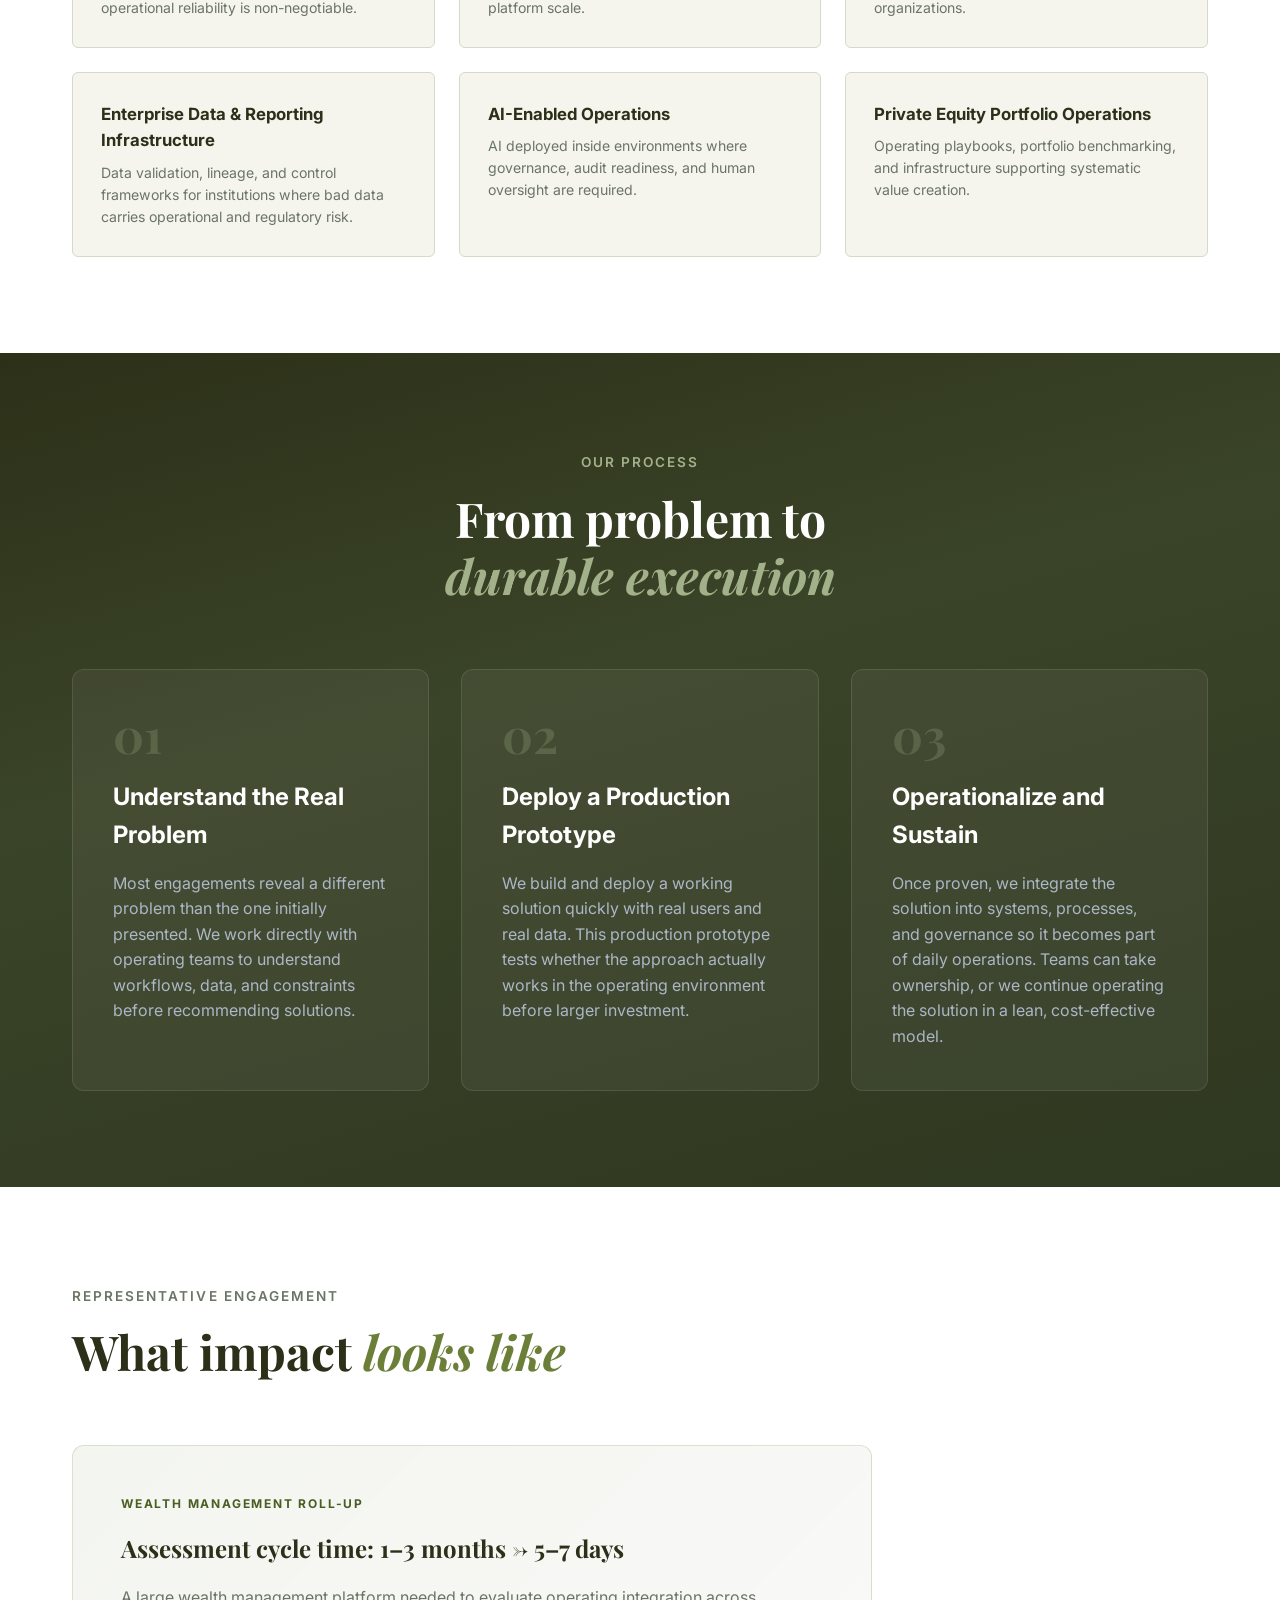
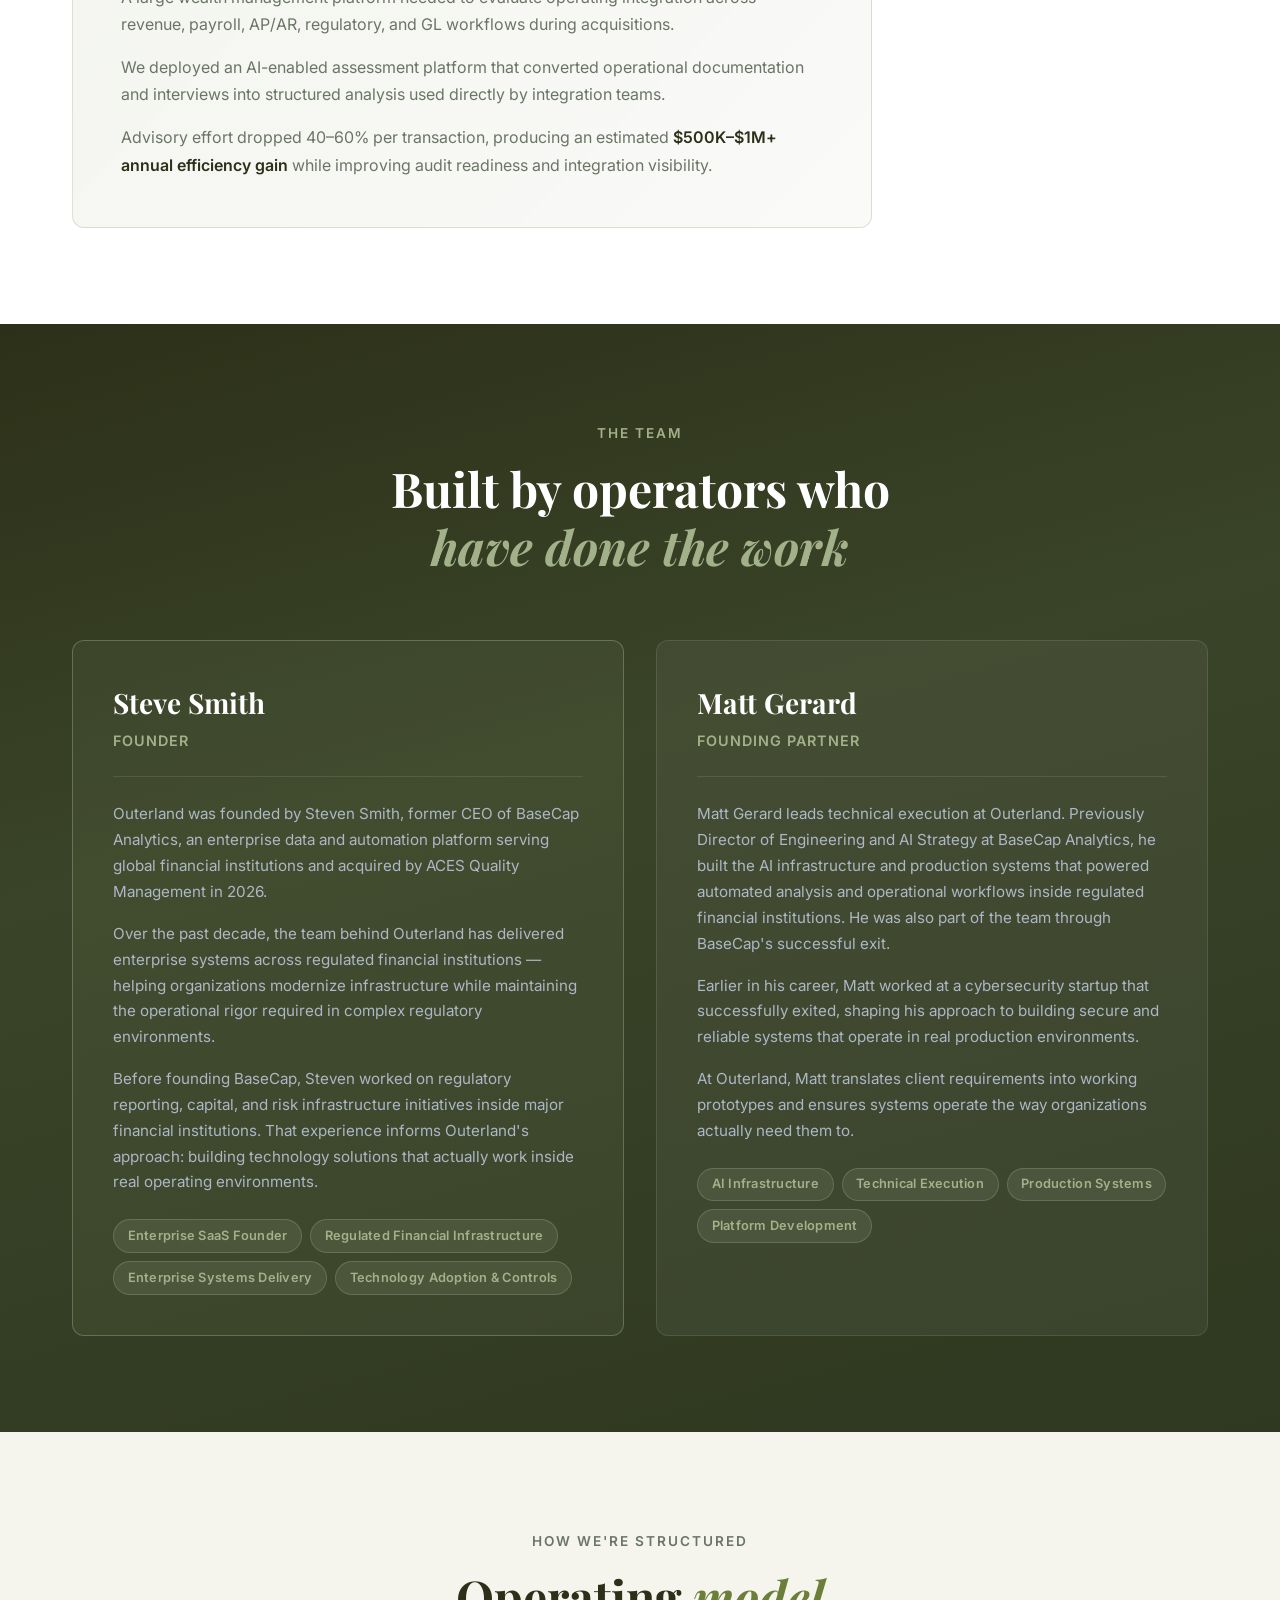
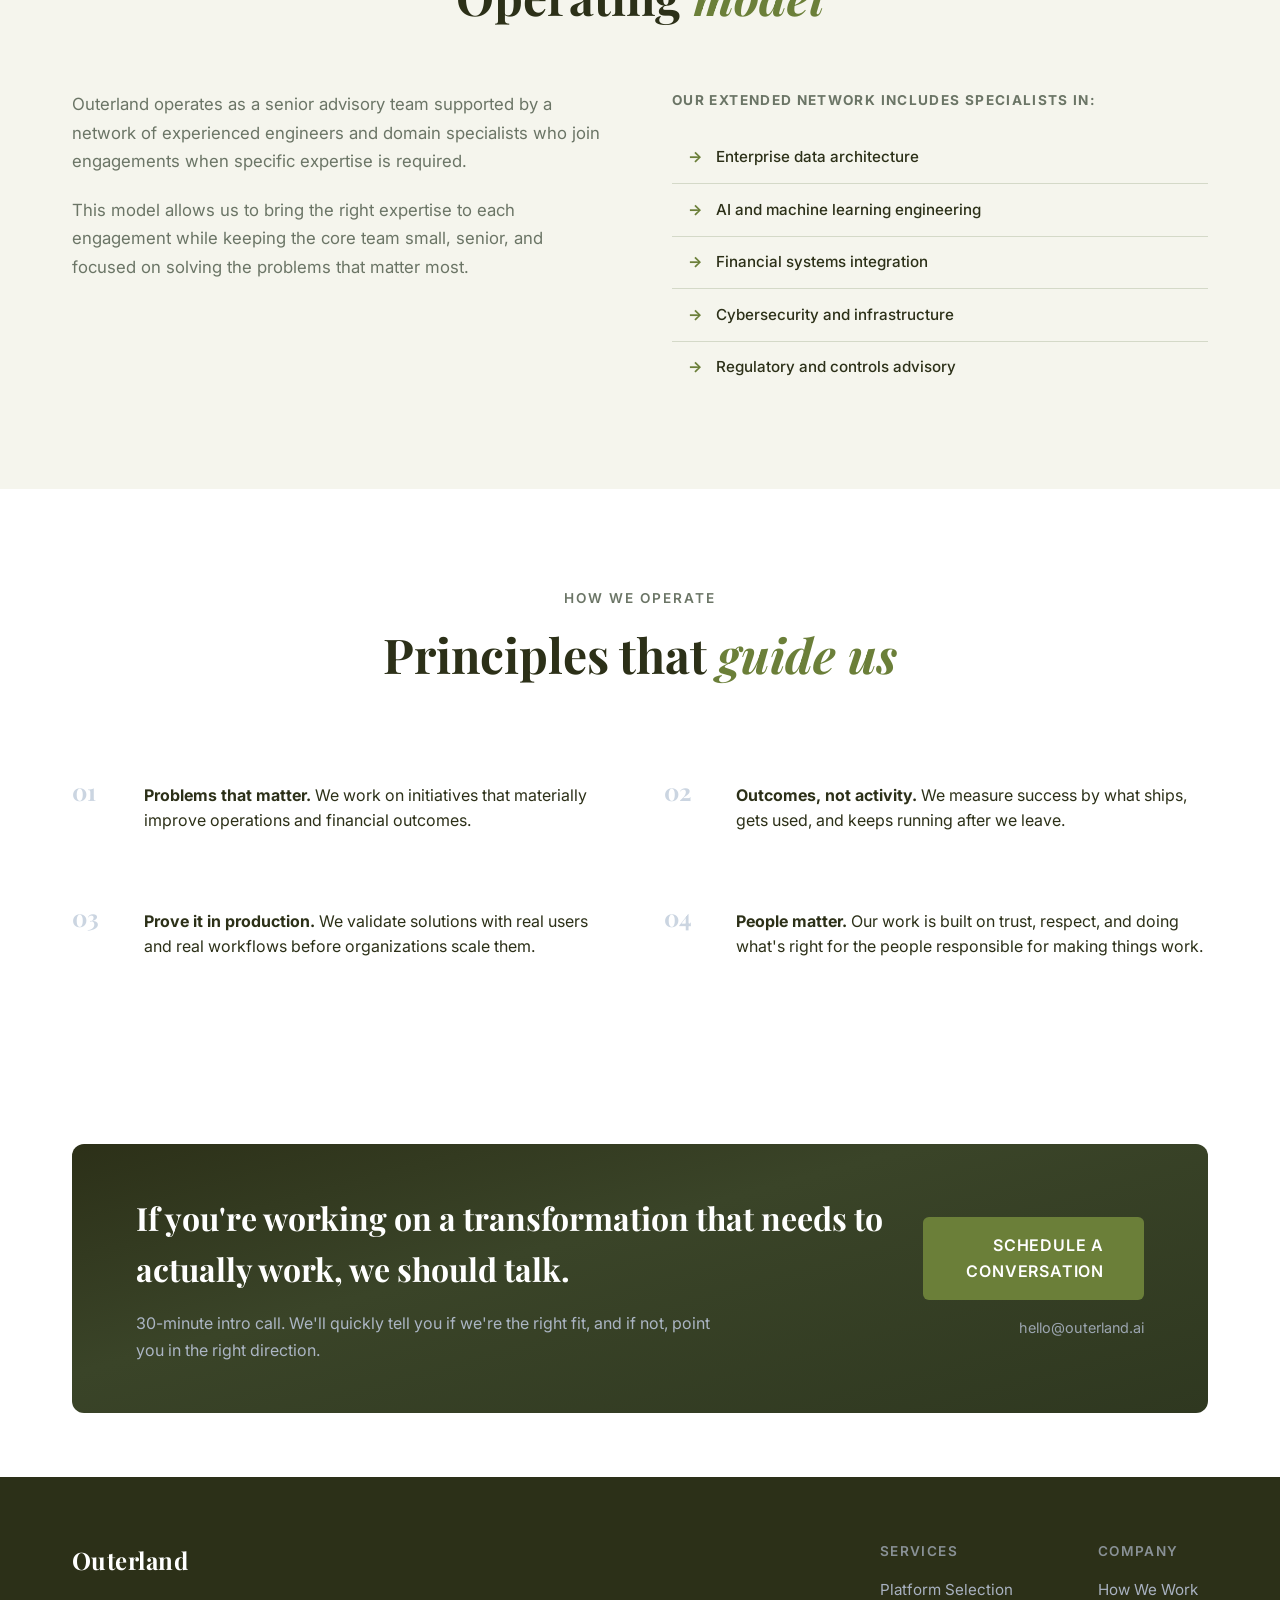
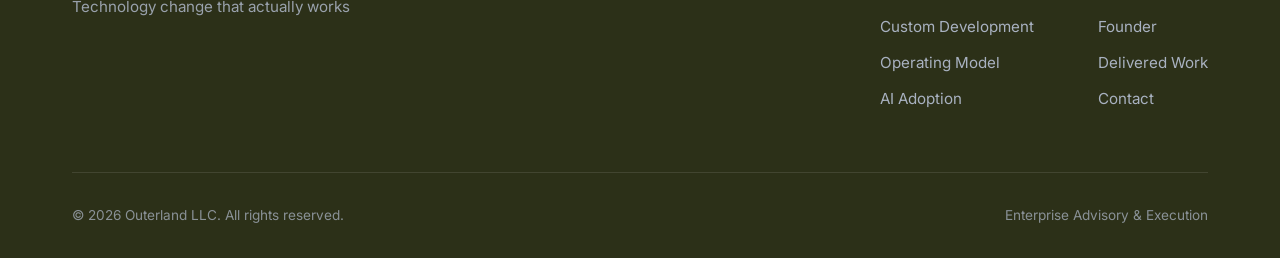
==== commit a9ad7b40: "Restore original Steve Smith bio Co-Authored-By: Claude Sonnet 4.6 <noreply@anthropic.com>" ====
--- a/index.html
+++ b/index.html
@@ -226,8 +226,9 @@
                         <div class="team-title">Founder</div>
                     </div>
                     <div class="team-bio">
-                        <p>Steve Smith is the founder of Outerland. He previously founded BaseCap Analytics, a data quality and automated asset assurance platform used by financial institutions to manage complex operational and regulatory data. BaseCap served major financial institutions and was successfully acquired in 2026.</p>
-                        <p>Steve focuses on helping organizations identify operational leverage through better systems, data, and applied AI. His work centers on turning complex operational problems into practical solutions that improve reliability, efficiency, and financial outcomes.</p>
+                        <p>Outerland was founded by Steven Smith, former CEO of BaseCap Analytics, an enterprise data and automation platform serving global financial institutions and acquired by ACES Quality Management in 2026.</p>
+                        <p>Over the past decade, the team behind Outerland has delivered enterprise systems across regulated financial institutions — helping organizations modernize infrastructure while maintaining the operational rigor required in complex regulatory environments.</p>
+                        <p>Before founding BaseCap, Steven worked on regulatory reporting, capital, and risk infrastructure initiatives inside major financial institutions. That experience informs Outerland's approach: building technology solutions that actually work inside real operating environments.</p>
                     </div>
                     <div class="team-credentials">
                         <span class="credential">Enterprise SaaS Founder</span>
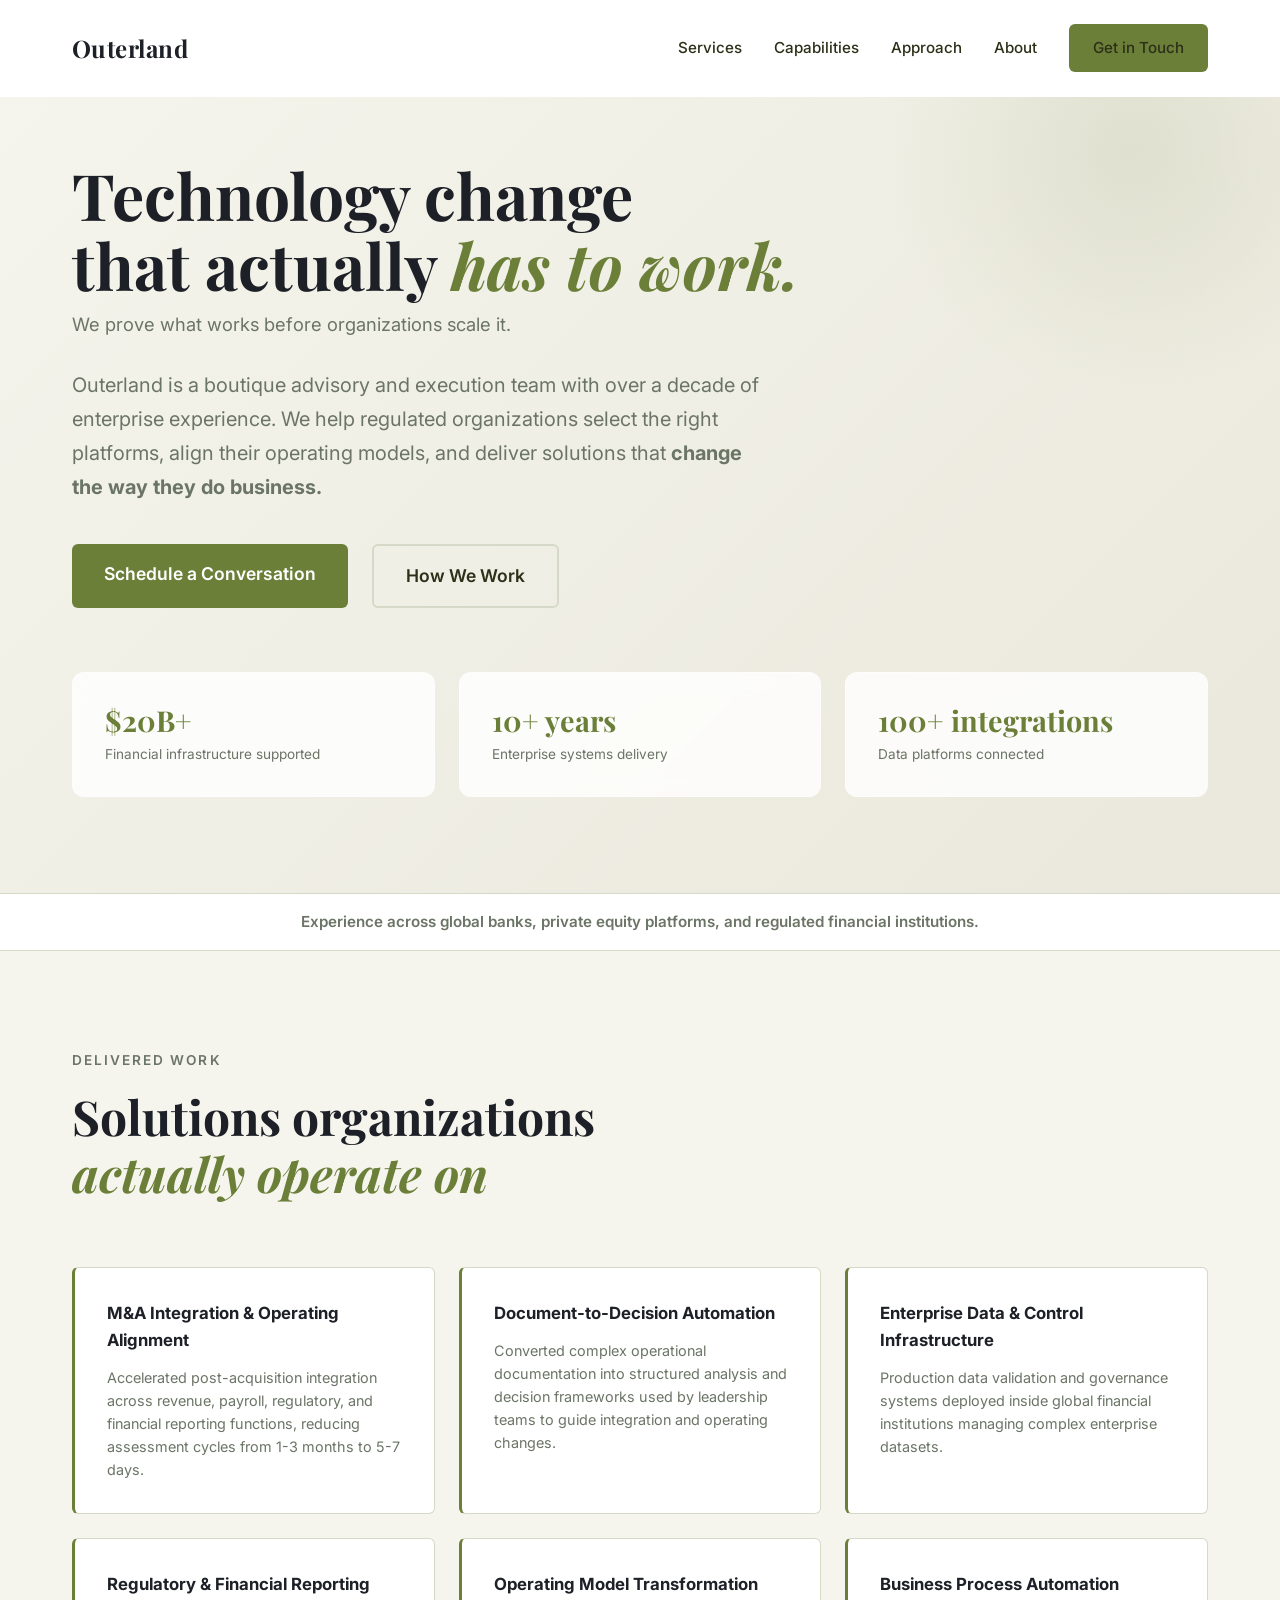
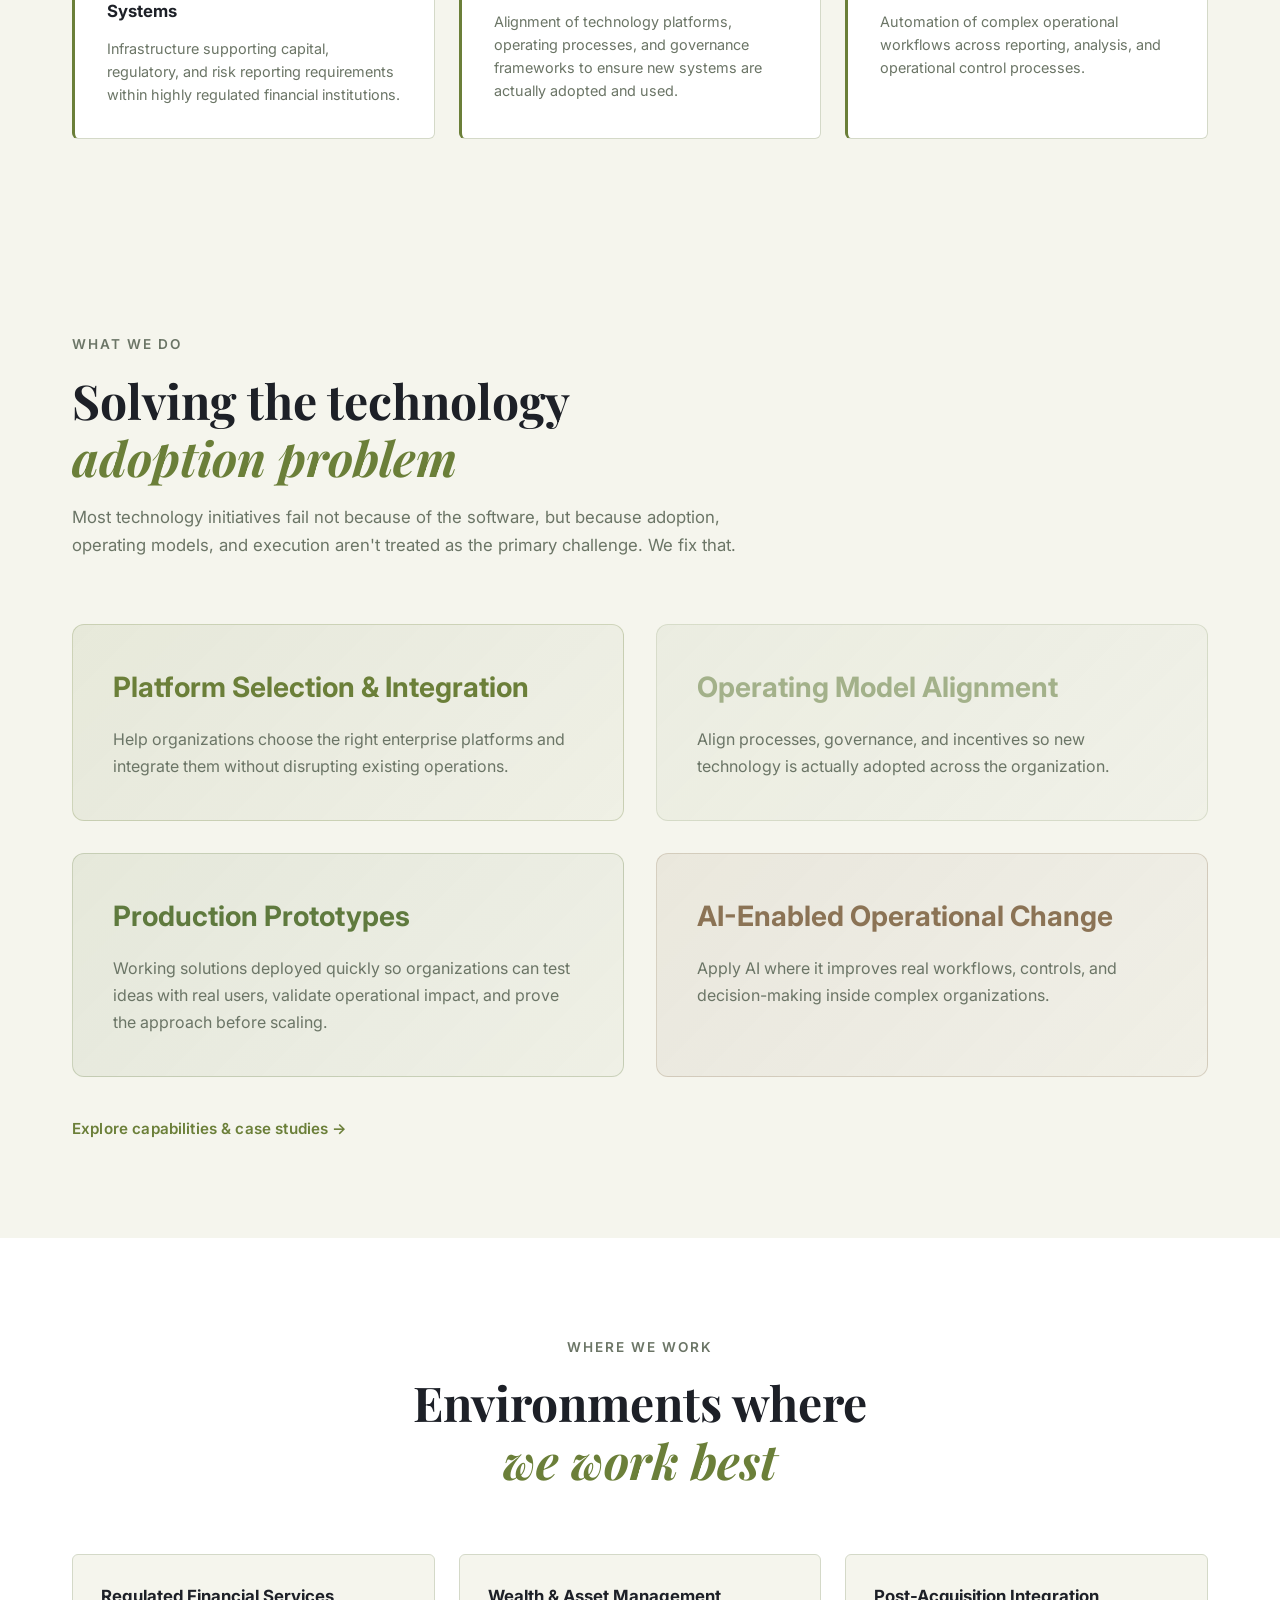
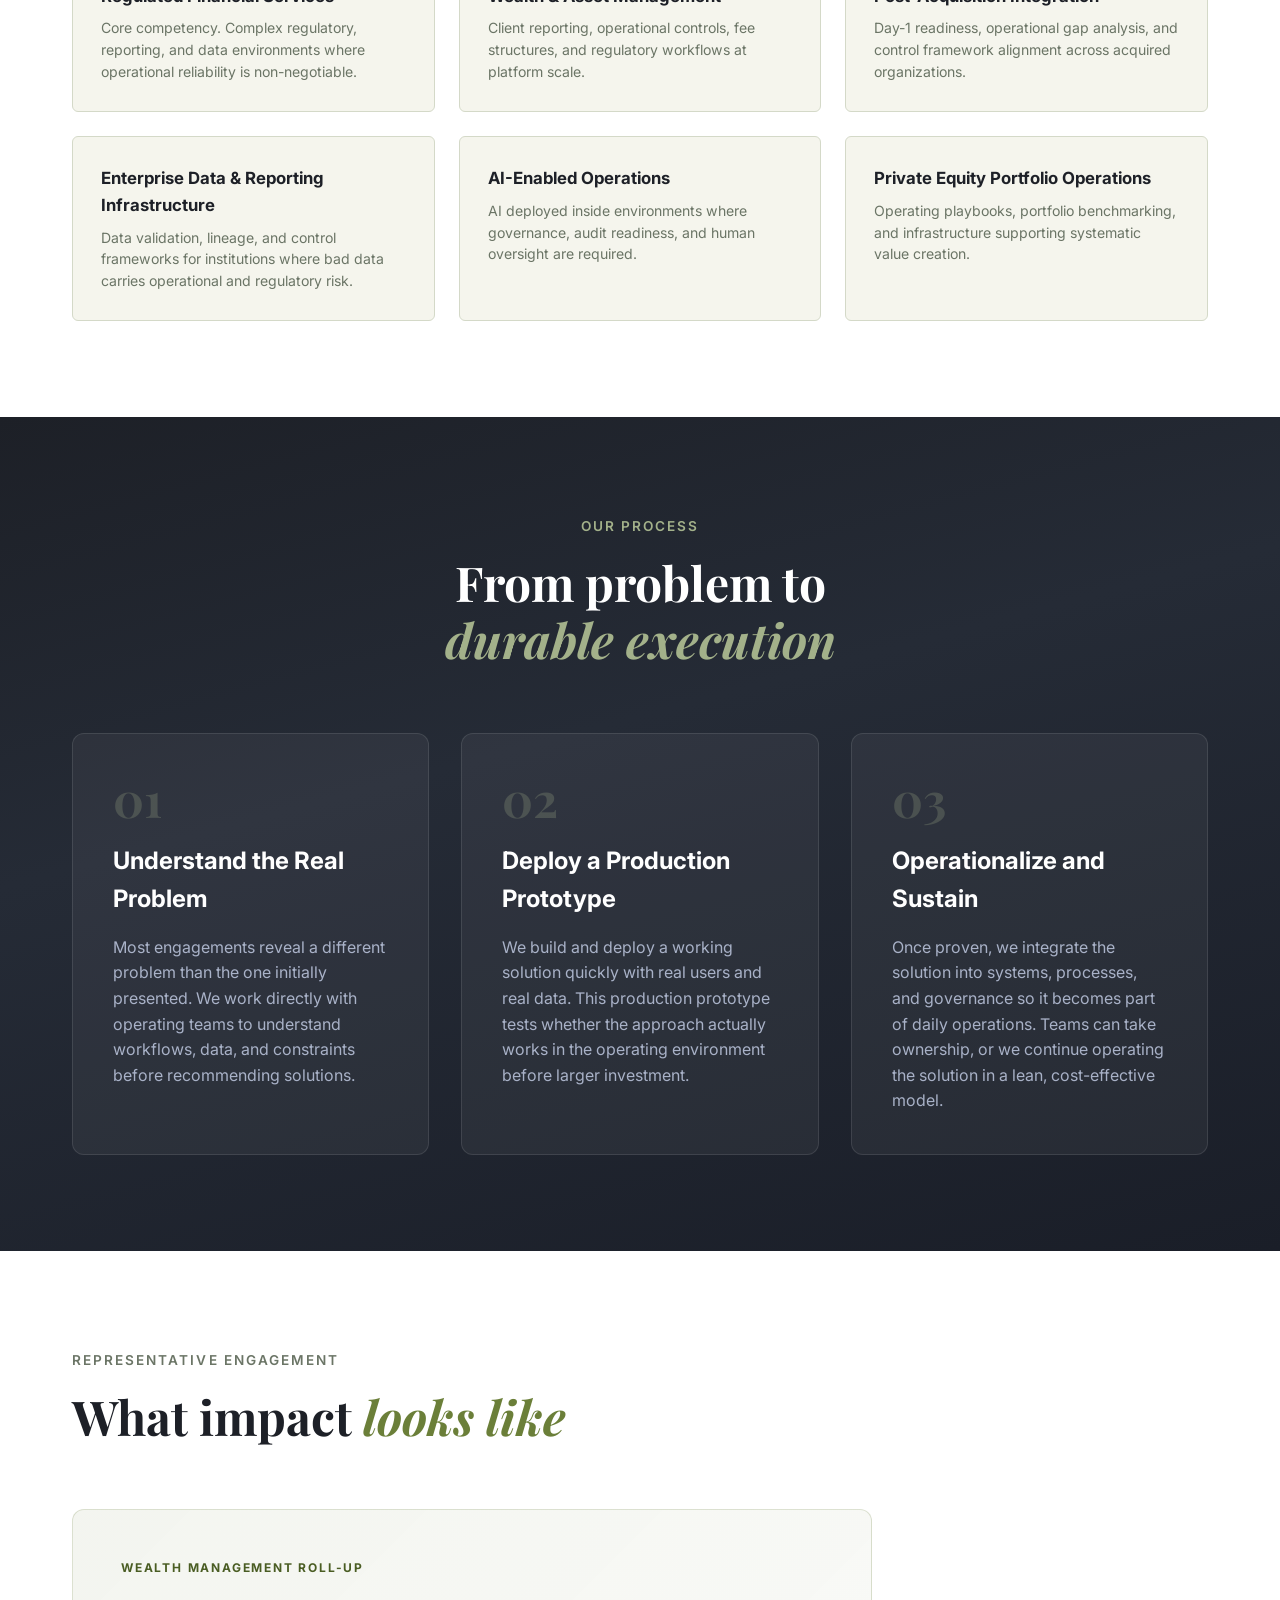
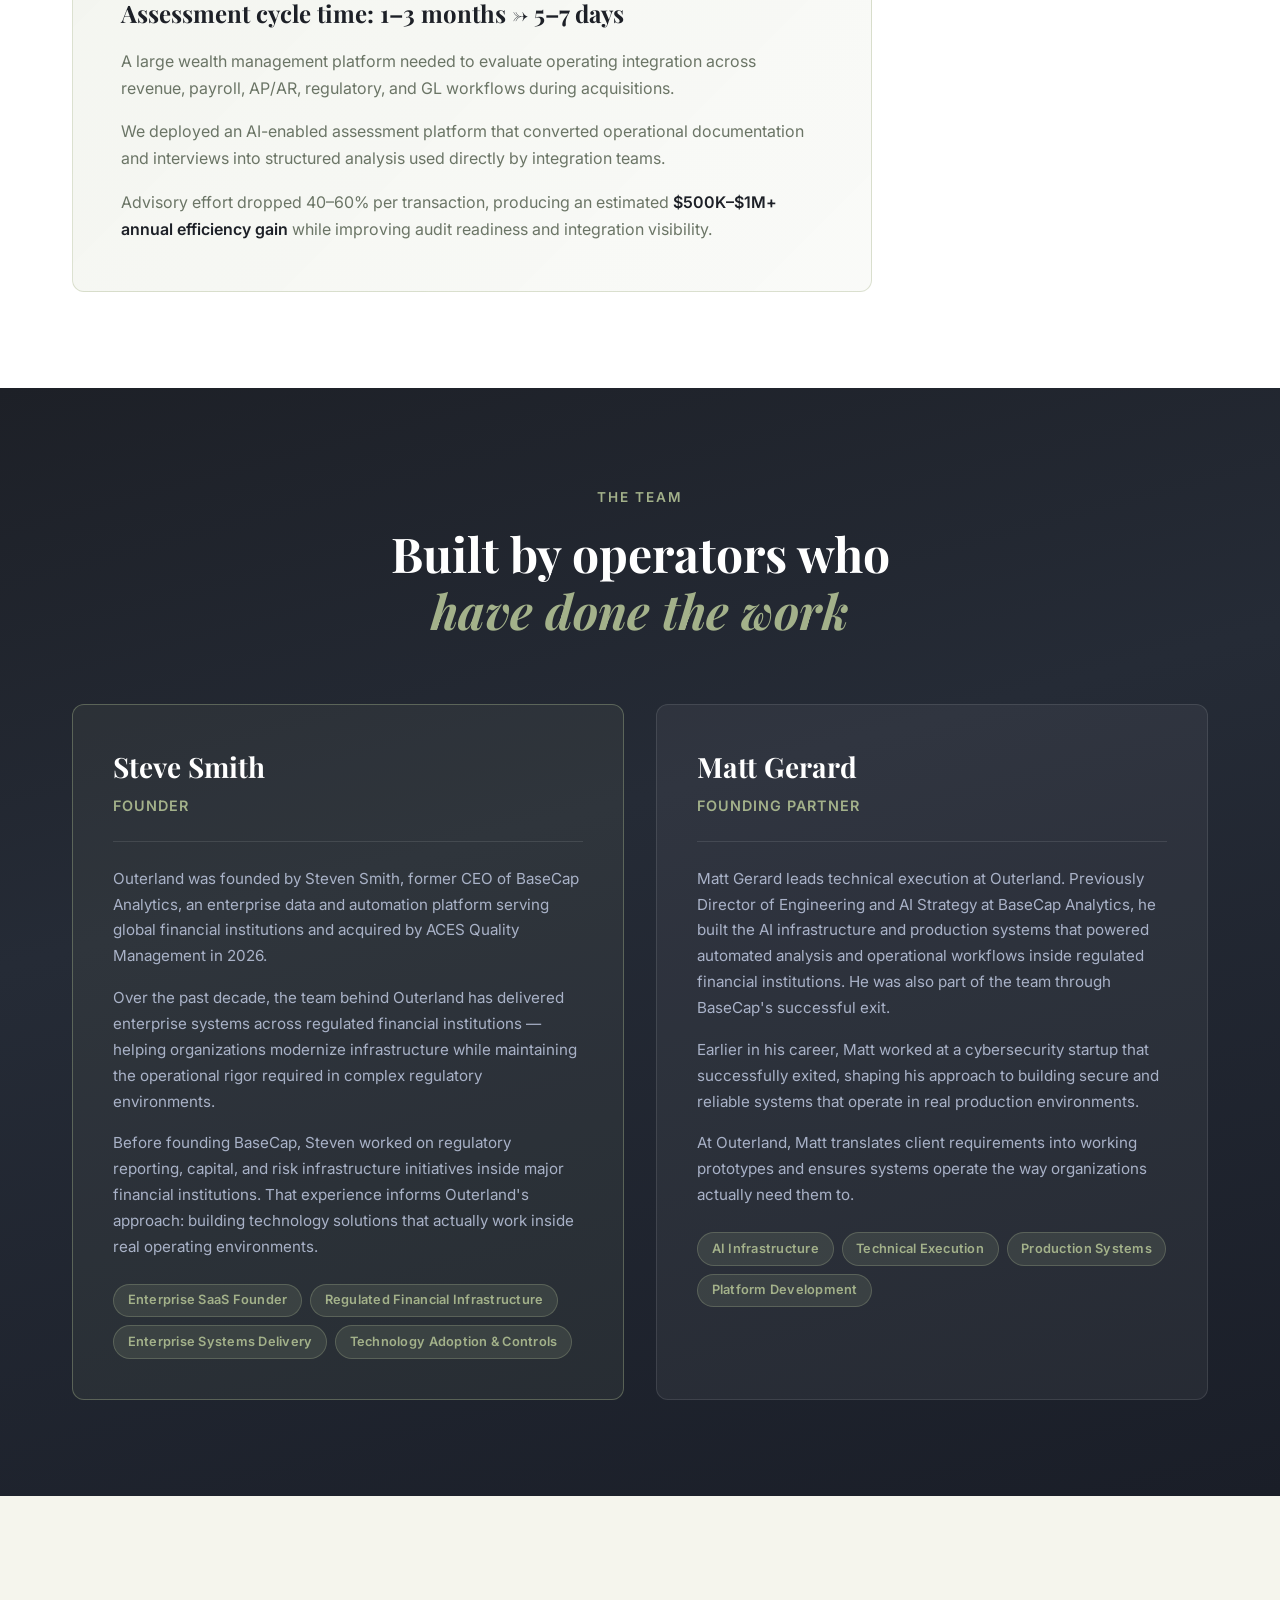
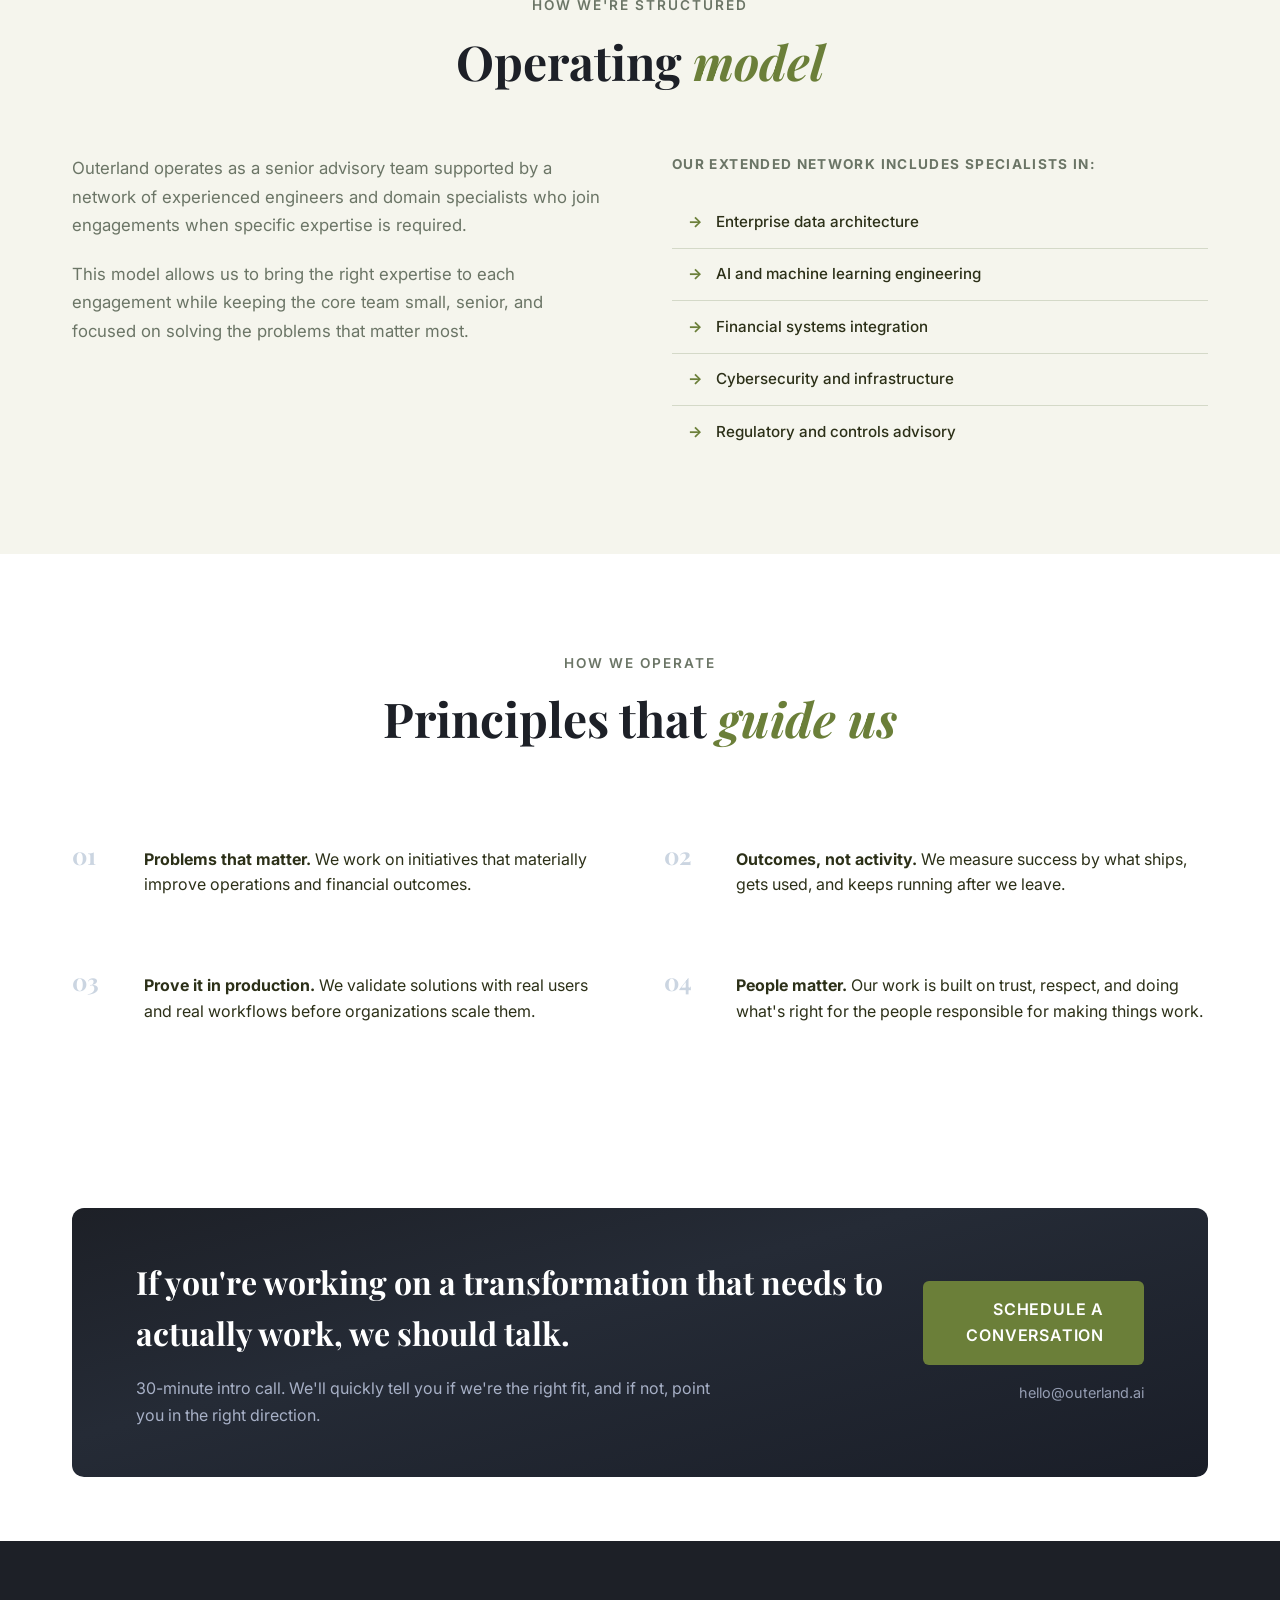
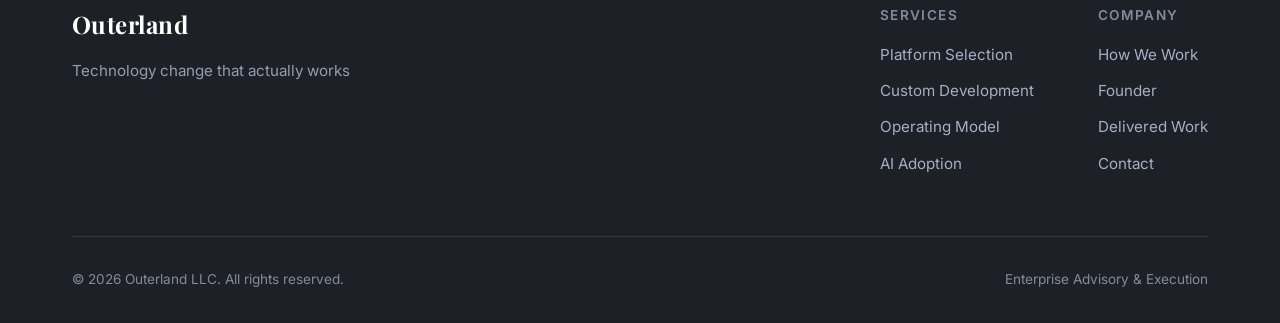
==== commit 7066350b: "Demote capabilities page to subpage; add nav + contextual links - Replace oversized hero with compac" ====
--- a/index.html
+++ b/index.html
@@ -18,6 +18,7 @@
                 <a href="#" class="logo">Outerland</a>
                 <div class="nav-links">
                     <a href="#services">Services</a>
+                    <a href="capabilities.html">Capabilities</a>
                     <a href="#approach">Approach</a>
                     <a href="#founder">About</a>
                     <a href="#contact" class="btn-primary">Get in Touch</a>
@@ -128,6 +129,9 @@
                     <h3>AI-Enabled Operational Change</h3>
                     <p>Apply AI where it improves real workflows, controls, and decision-making inside complex organizations.</p>
                 </div>
+            </div>
+            <div class="services-link-row">
+                <a href="capabilities.html" class="services-capabilities-link">Explore capabilities &amp; case studies &rarr;</a>
             </div>
         </div>
     </section>
--- a/styles.css
+++ b/styles.css
@@ -6,41 +6,102 @@
 }
 
 :root {
-    /* Colors - Olive Green Palette */
-    --color-primary: #6B7F39;
-    --color-olive: #6B7F39;
-    --color-olive-light: #8B9D5A;
-    --color-olive-dark: #4A5D23;
-    --color-sage: #A3B18A;
-    --color-moss: #5F7A3E;
-    --color-earth: #8B7355;
-    --color-clay: #A0826D;
-    --color-dark: #2C3018;
-    --color-dark-alt: #3A4428;
-    --color-light: #F5F5ED;
-    --color-white: #ffffff;
-    --color-text: #2C3018;
-    --color-text-light: #6B7566;
-    --color-border: #D4D9C8;
-
-    /* Gradients */
-    --gradient-dark: linear-gradient(165deg, #2C3018 0%, #3A4428 40%, #2F3820 100%);
-    --gradient-warm: linear-gradient(135deg, #F5F5ED 0%, #EAE8DC 100%);
-
-    /* Typography */
+
+    /* ================================================================
+       PALETTE
+       Raw color values — change these to shift the whole site's mood.
+       All section and component colors derive from these.
+       ================================================================ */
+
+    --palette-primary:       #6B7F39;   /* olive green — main accent */
+    --palette-primary-dark:  #4A5D23;   /* darker olive — hover states */
+    --palette-primary-light: #8B9D5A;   /* lighter olive */
+    --palette-sage:          #A3B18A;   /* sage — accent on dark backgrounds */
+    --palette-moss:          #5F7A3E;   /* moss green */
+    --palette-earth:         #8B7355;   /* warm earth brown */
+    --palette-dark:          #1d2027;   /* dark charcoal-slate — dark section base */
+    --palette-dark-alt:      #252b36;   /* slightly lighter slate */
+    --palette-dark-mid:      #1a1e28;   /* dark section gradient end */
+    --palette-light:         #F5F5ED;   /* off-white — light section bg */
+    --palette-warm:          #EAE8DC;   /* warm off-white — hero gradient end */
+    --palette-white:         #ffffff;
+    --palette-text:          #2C3018;   /* body text */
+    --palette-text-muted:    #6B7566;   /* secondary / caption text */
+    --palette-border:        #D4D9C8;   /* borders and dividers */
+
+
+    /* ================================================================
+       SECTION BACKGROUNDS
+       One variable per section — change any of these independently.
+       Values can be a hex color, CSS color name, or gradient.
+       ================================================================ */
+
+    --bg-nav:             var(--palette-white);
+    --bg-hero:            linear-gradient(135deg, var(--palette-light) 0%, var(--palette-warm) 100%);
+    --bg-credibility:     var(--palette-white);
+    --bg-outcomes:        var(--palette-light);
+    --bg-services:        var(--palette-light);
+    --bg-focus:           var(--palette-white);
+    --bg-process:         linear-gradient(165deg, var(--palette-dark) 0%, var(--palette-dark-alt) 40%, var(--palette-dark-mid) 100%);
+    --bg-example:         var(--palette-white);
+    --bg-team:            linear-gradient(165deg, var(--palette-dark) 0%, var(--palette-dark-alt) 40%, var(--palette-dark-mid) 100%);
+    --bg-operating-model: var(--palette-light);
+    --bg-principles:      var(--palette-white);
+    --bg-contact:         var(--palette-white);
+    --bg-contact-card:    linear-gradient(165deg, var(--palette-dark) 0%, var(--palette-dark-alt) 40%, var(--palette-dark-mid) 100%);
+    --bg-footer:          var(--palette-dark);
+
+
+    /* ================================================================
+       SECTION ACCENTS
+       Controls highlights, tags, left-borders, and key text per area.
+       ================================================================ */
+
+    --accent-global:         var(--palette-primary);   /* buttons, links, borders site-wide */
+    --accent-global-hover:   var(--palette-primary-dark);
+    --accent-dark-section:   #A3B18A;                  /* accent color used inside dark sections */
+
+
+    /* ================================================================
+       LEGACY ALIASES
+       These keep existing CSS working — do not remove.
+       ================================================================ */
+
+    --color-primary:      var(--palette-primary);
+    --color-olive:        var(--palette-primary);
+    --color-olive-light:  var(--palette-primary-light);
+    --color-olive-dark:   var(--palette-primary-dark);
+    --color-sage:         var(--accent-dark-section);
+    --color-moss:         var(--palette-moss);
+    --color-earth:        var(--palette-earth);
+    --color-clay:         #A0826D;
+    --color-dark:         var(--palette-dark);
+    --color-dark-alt:     var(--palette-dark-alt);
+    --color-light:        var(--palette-light);
+    --color-white:        var(--palette-white);
+    --color-text:         var(--palette-text);
+    --color-text-light:   var(--palette-text-muted);
+    --color-border:       var(--palette-border);
+    --gradient-dark:      var(--bg-process);
+    --gradient-warm:      var(--bg-hero);
+
+
+    /* ================================================================
+       TYPOGRAPHY / SPACING / BORDERS
+       ================================================================ */
+
     --font-primary: 'Inter', -apple-system, BlinkMacSystemFont, 'Segoe UI', sans-serif;
     --font-display: 'Playfair Display', Georgia, serif;
 
-    /* Spacing */
     --spacing-xs: 0.5rem;
     --spacing-sm: 1rem;
     --spacing-md: 2rem;
     --spacing-lg: 4rem;
     --spacing-xl: 6rem;
 
-    /* Borders */
-    --border-radius: 6px;
+    --border-radius:    6px;
     --border-radius-lg: 12px;
+
 }
 
 html {
@@ -70,7 +131,7 @@
     top: 0;
     left: 0;
     right: 0;
-    background: var(--color-white);
+    background: var(--bg-nav);
     z-index: 1000;
     border-bottom: 1px solid transparent;
     transition: all 0.3s ease;
@@ -203,7 +264,7 @@
 /* Hero Section */
 .hero {
     padding: 10rem 0 6rem;
-    background: var(--gradient-warm);
+    background: var(--bg-hero);
     position: relative;
     overflow: hidden;
 }
@@ -326,13 +387,32 @@
 
 /* Services Section */
 .services {
-    background: var(--color-light);
+    background: var(--bg-services);
 }
 
 .services-grid {
     display: grid;
     grid-template-columns: repeat(2, 1fr);
     gap: 2rem;
+}
+
+.services-link-row {
+    margin-top: 2.5rem;
+    display: flex;
+    justify-content: flex-start;
+}
+
+.services-capabilities-link {
+    font-size: 0.95rem;
+    font-weight: 600;
+    color: var(--color-primary);
+    text-decoration: none;
+    letter-spacing: 0.01em;
+    transition: color 0.2s ease;
+}
+
+.services-capabilities-link:hover {
+    color: var(--color-olive-dark);
 }
 
 .service-card {
@@ -450,7 +530,7 @@
 
 /* How It Works Section */
 .how-it-works {
-    background: var(--gradient-dark);
+    background: var(--bg-process);
     color: var(--color-white);
 }
 
@@ -749,7 +829,7 @@
 
 /* Principles Section */
 .principles {
-    background: var(--color-white);
+    background: var(--bg-principles);
 }
 
 .principles-grid {
@@ -781,7 +861,7 @@
 
 /* Team Section */
 .team {
-    background: var(--gradient-dark);
+    background: var(--bg-team);
     color: var(--color-white);
 }
 
@@ -876,12 +956,12 @@
 
 /* Contact Section */
 .contact {
-    background: var(--color-white);
+    background: var(--bg-contact);
     padding: 4rem 0;
 }
 
 .contact-card {
-    background: var(--gradient-dark);
+    background: var(--bg-contact-card);
     padding: 3rem 4rem;
     border-radius: var(--border-radius-lg);
     display: flex;
@@ -915,7 +995,7 @@
 
 /* Footer */
 .footer {
-    background: var(--color-dark);
+    background: var(--bg-footer);
     color: var(--color-white);
     padding: 4rem 0 2rem;
 }
@@ -1198,7 +1278,7 @@
 
 /* Credibility Strip */
 .credibility {
-    background: var(--color-white);
+    background: var(--bg-credibility);
     padding: 1rem 0;
     border-top: 1px solid var(--color-border);
     border-bottom: 1px solid var(--color-border);
@@ -1234,7 +1314,7 @@
 
 /* Shipped Outcomes */
 .outcomes {
-    background: var(--color-light);
+    background: var(--bg-outcomes);
 }
 
 .outcomes-grid {
@@ -1308,7 +1388,7 @@
 
 /* Where We Focus */
 .focus {
-    background: var(--color-white);
+    background: var(--bg-focus);
 }
 
 .focus-grid {
@@ -1384,7 +1464,7 @@
 
 /* Example Engagement */
 .example-engagement {
-    background: var(--color-white);
+    background: var(--bg-example);
 }
 
 .example-grid {
@@ -1499,7 +1579,7 @@
 
 /* Operating Model Section */
 .operating-model {
-    background: var(--color-light);
+    background: var(--bg-operating-model);
 }
 
 .operating-model-content {
